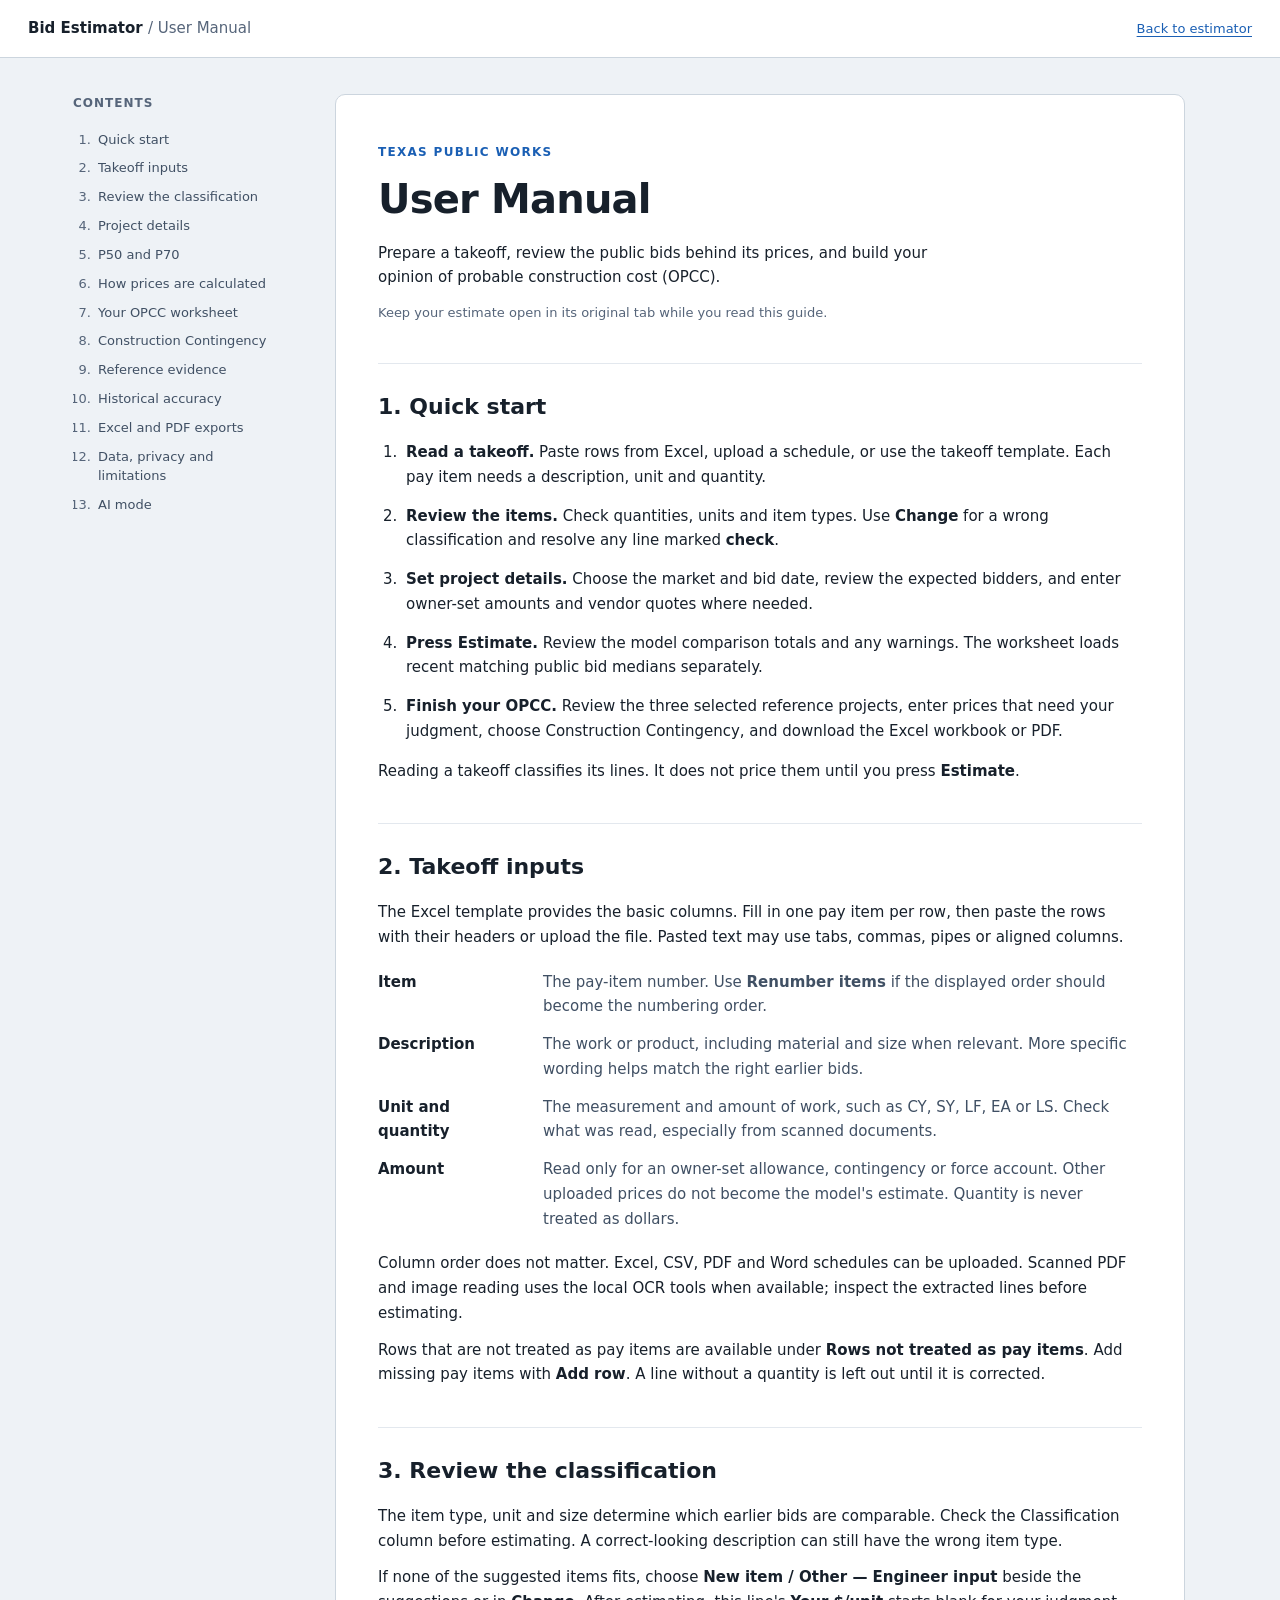
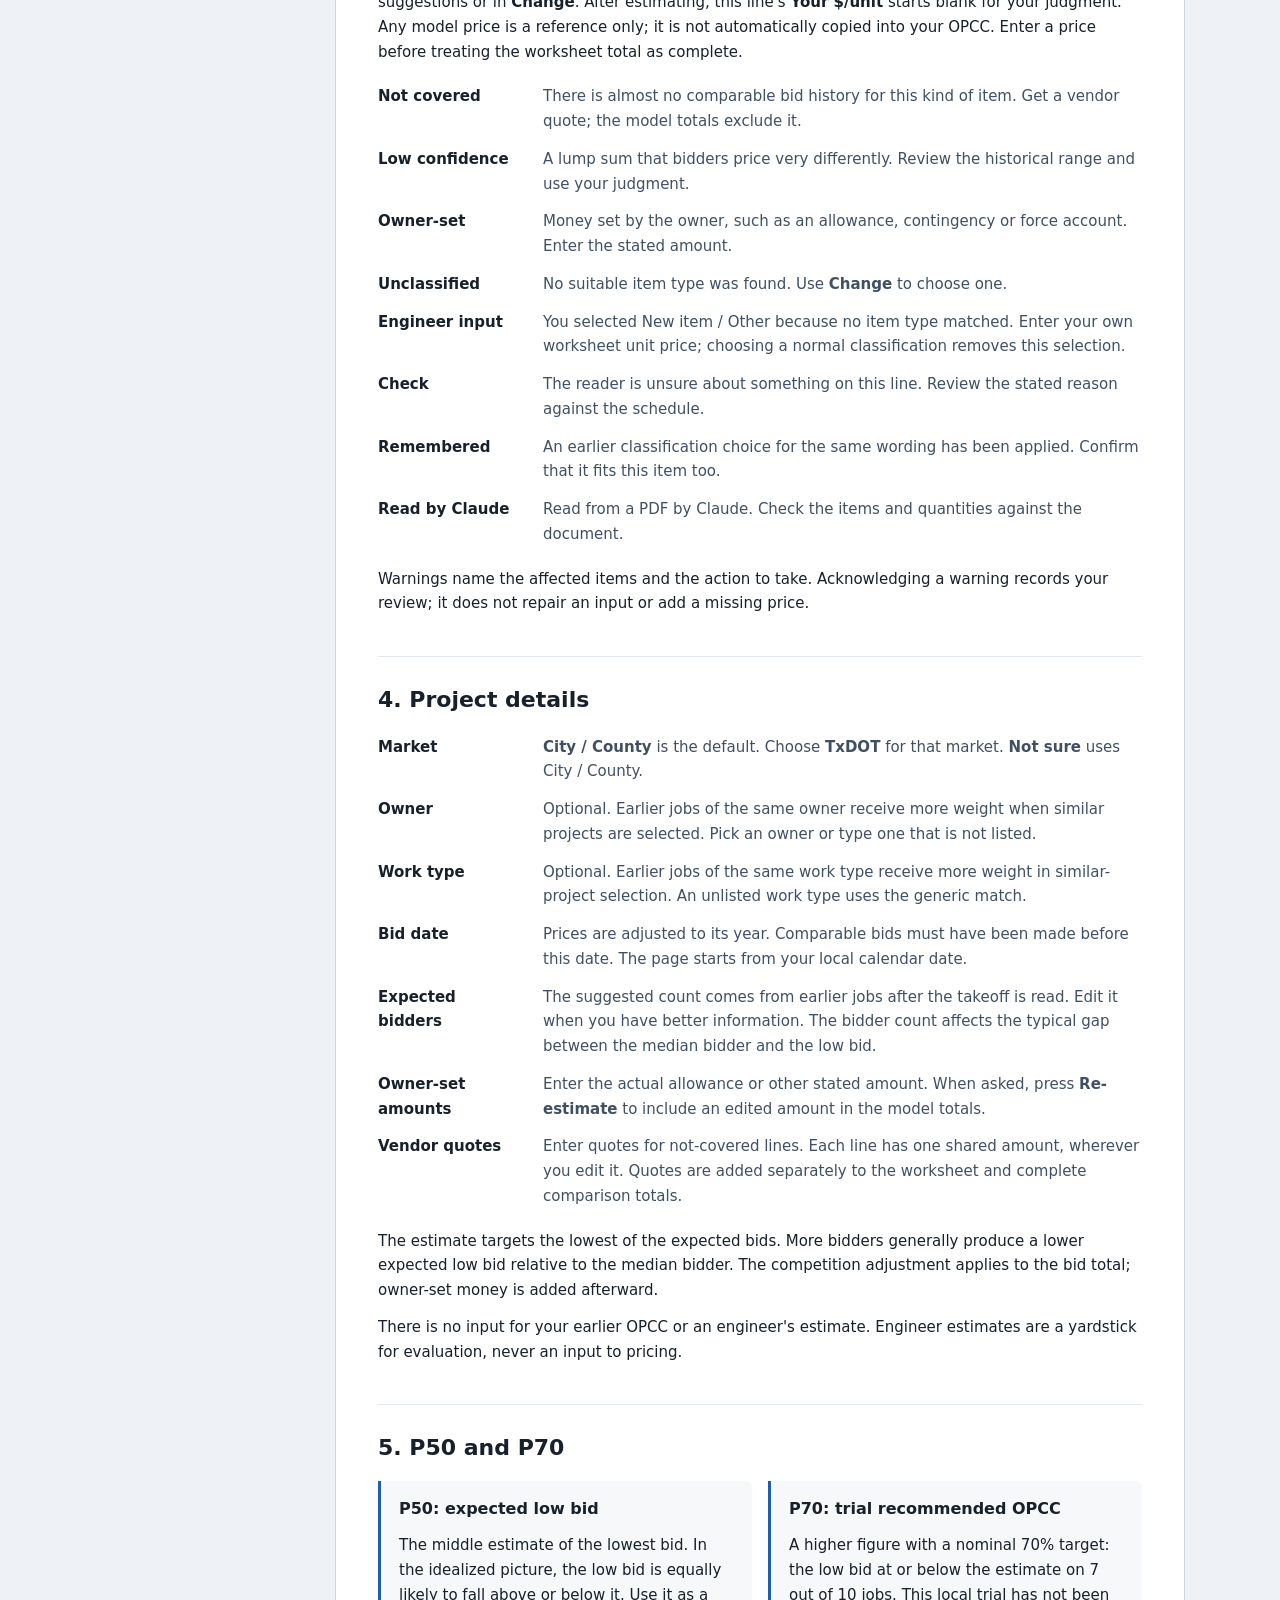
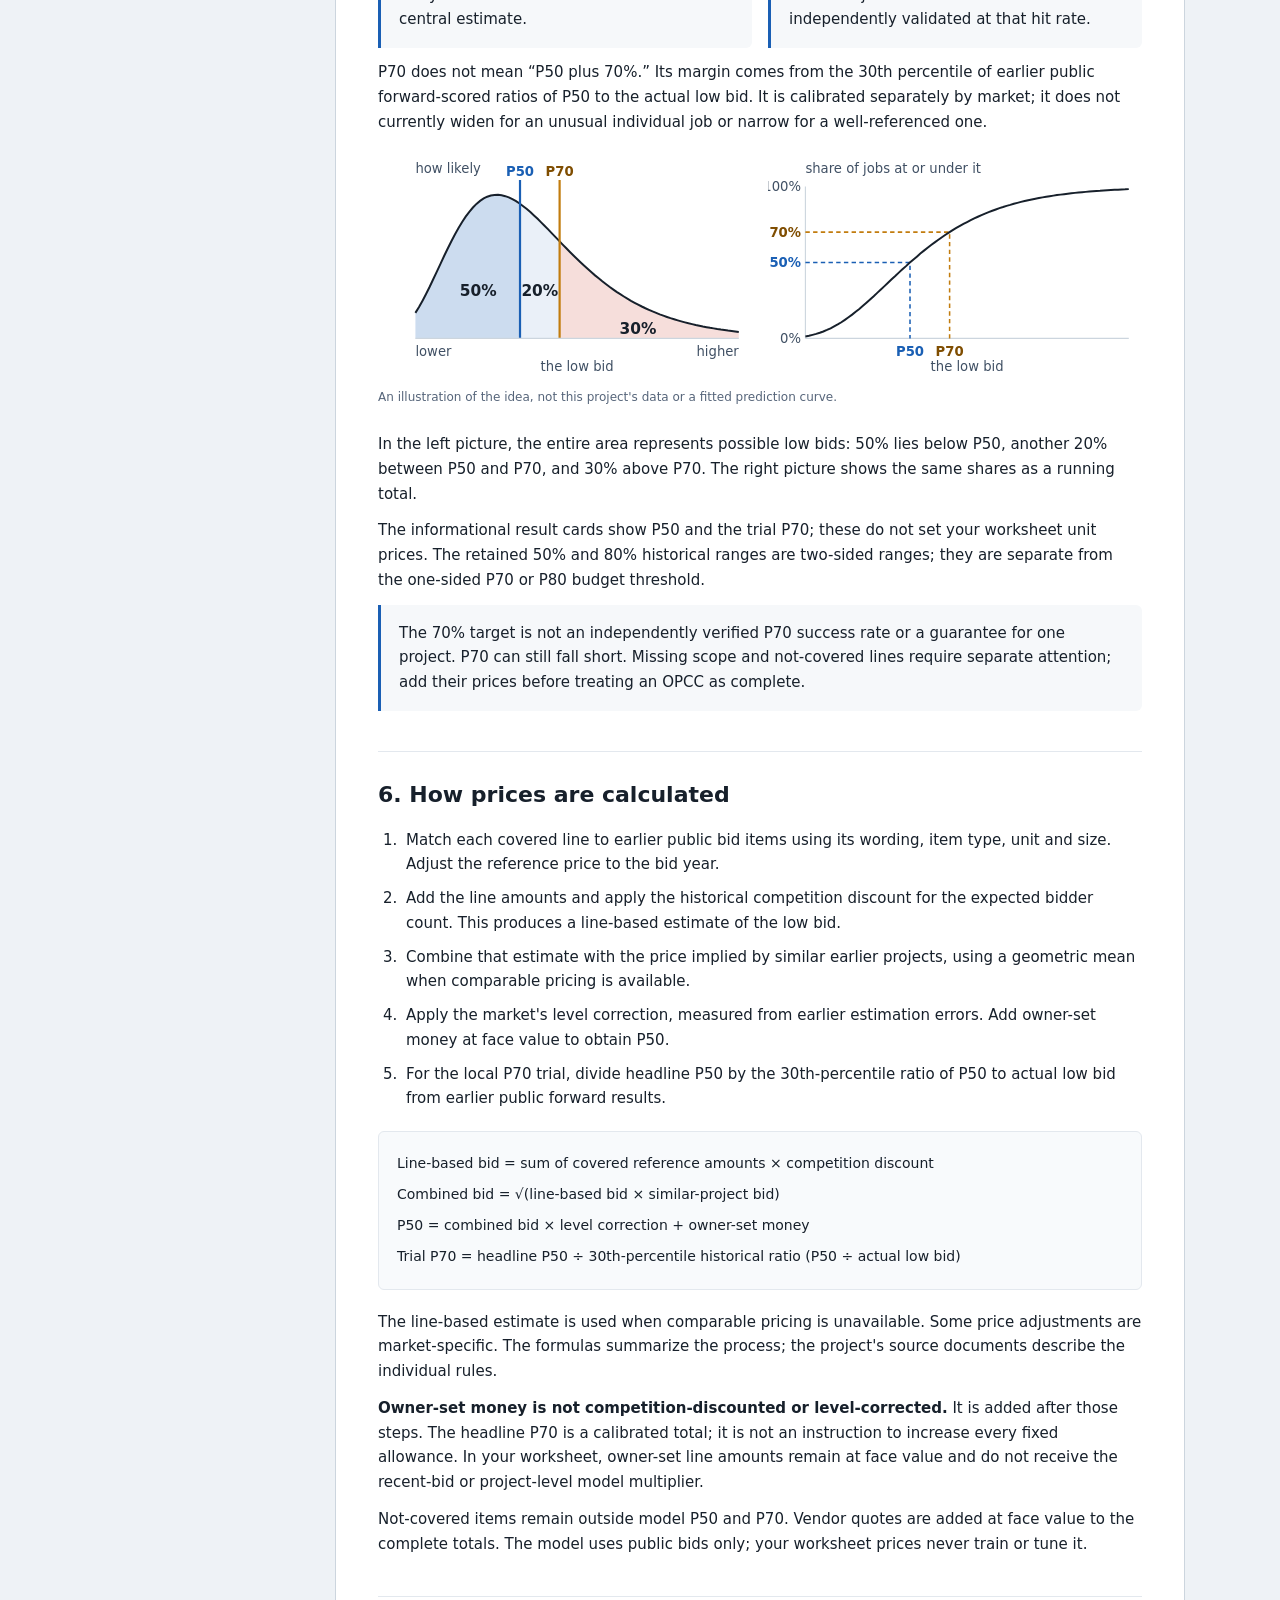
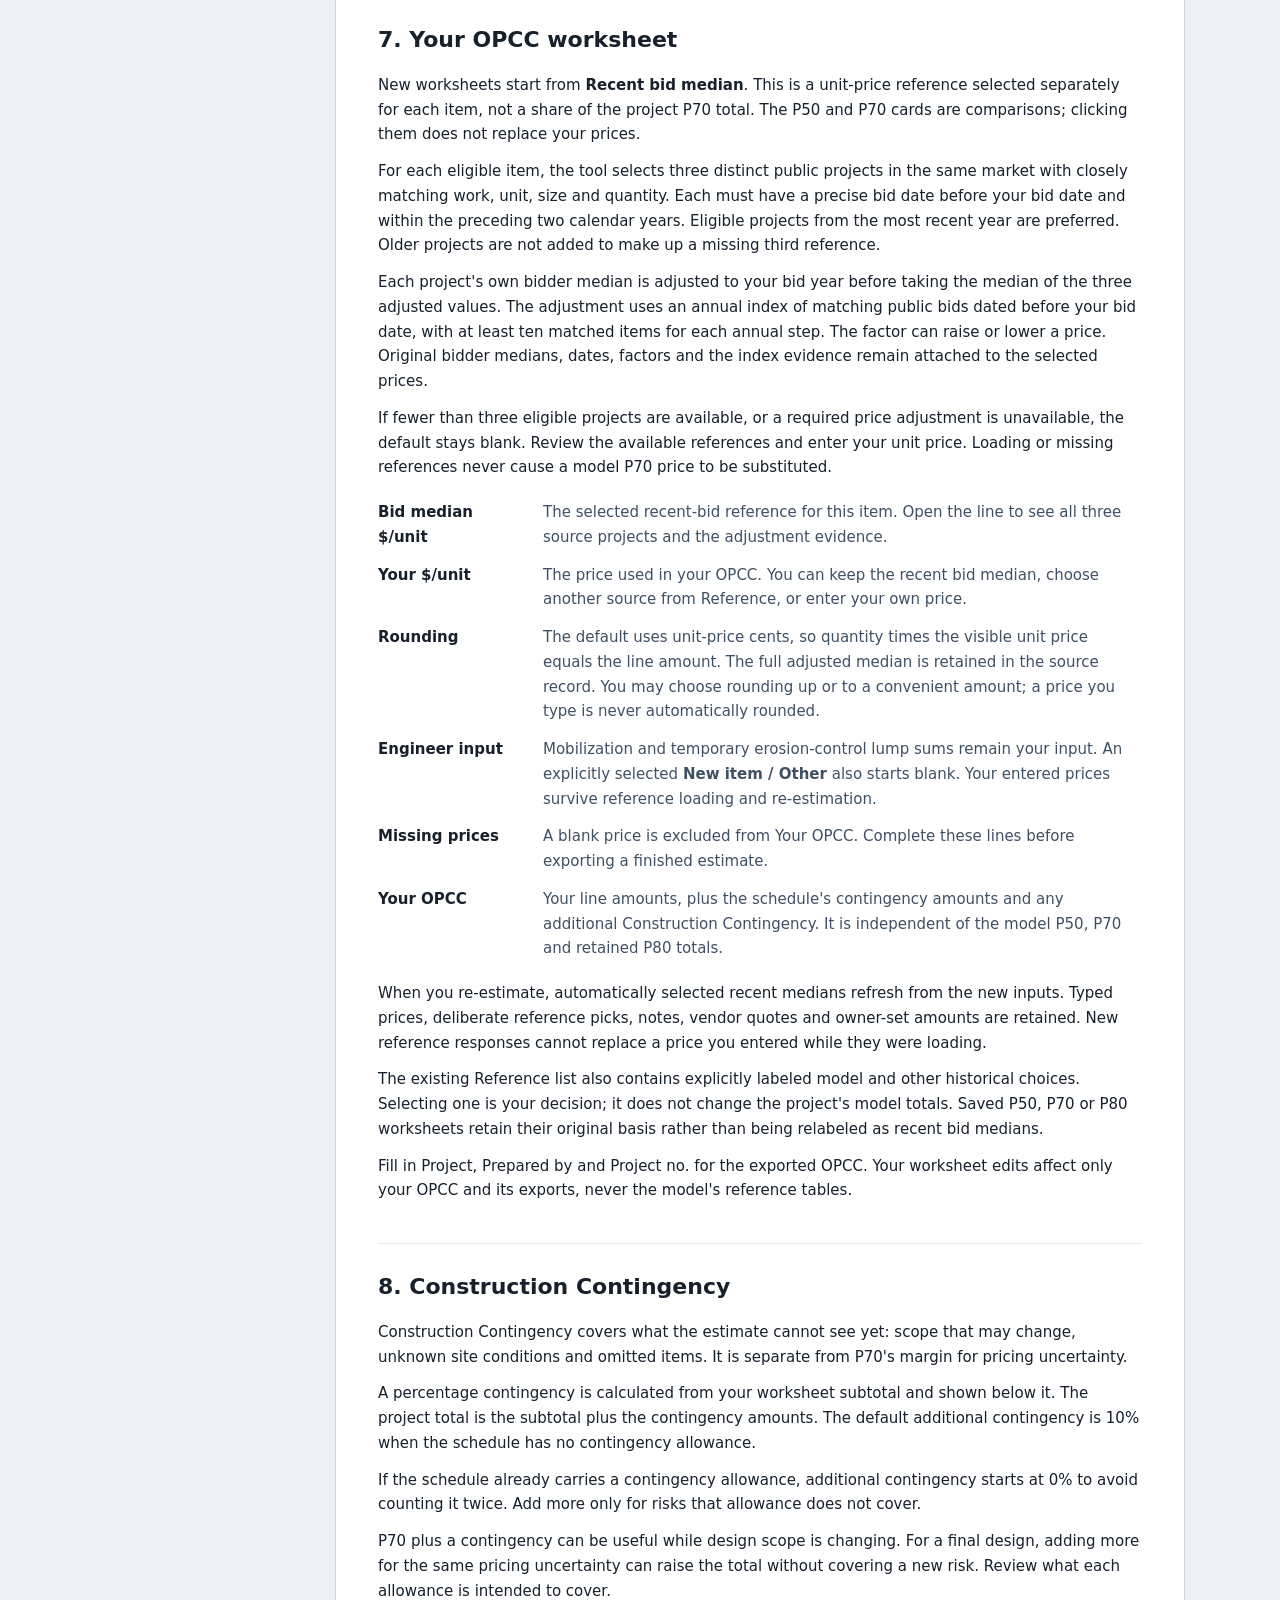
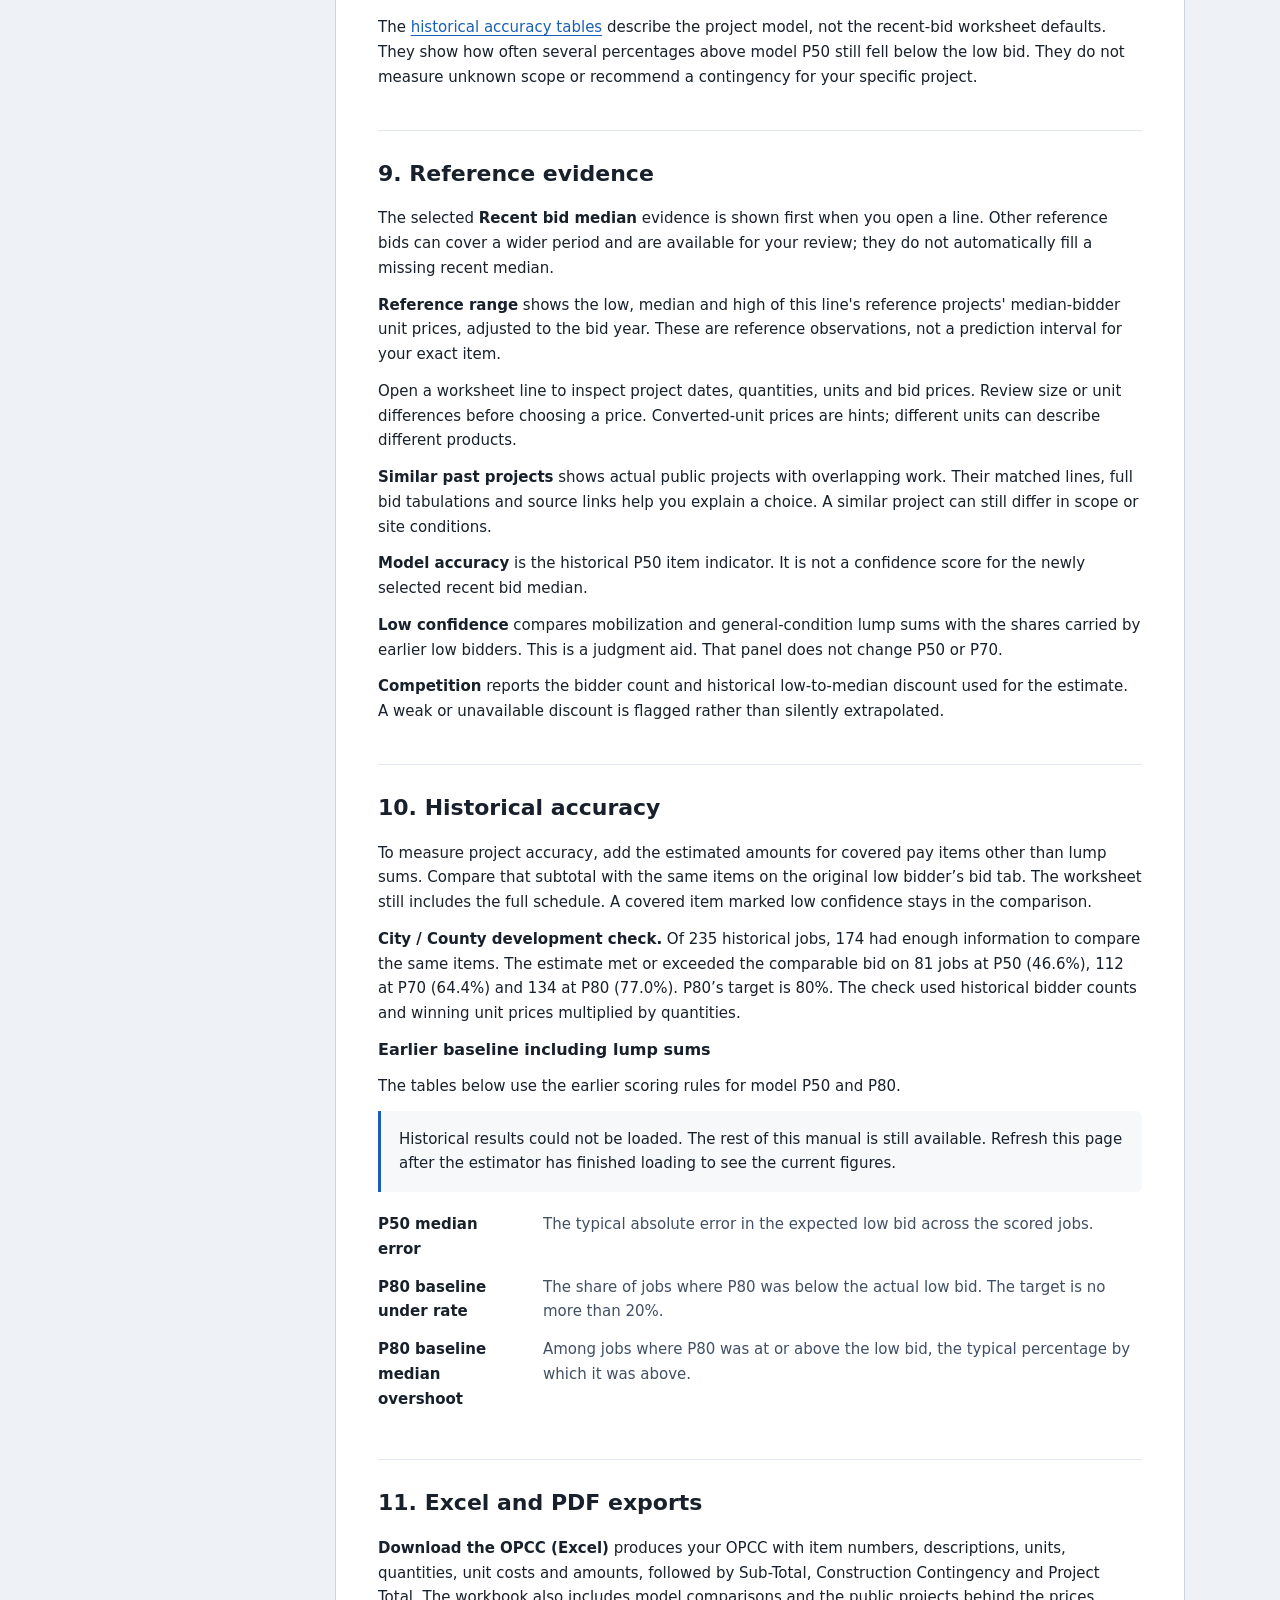
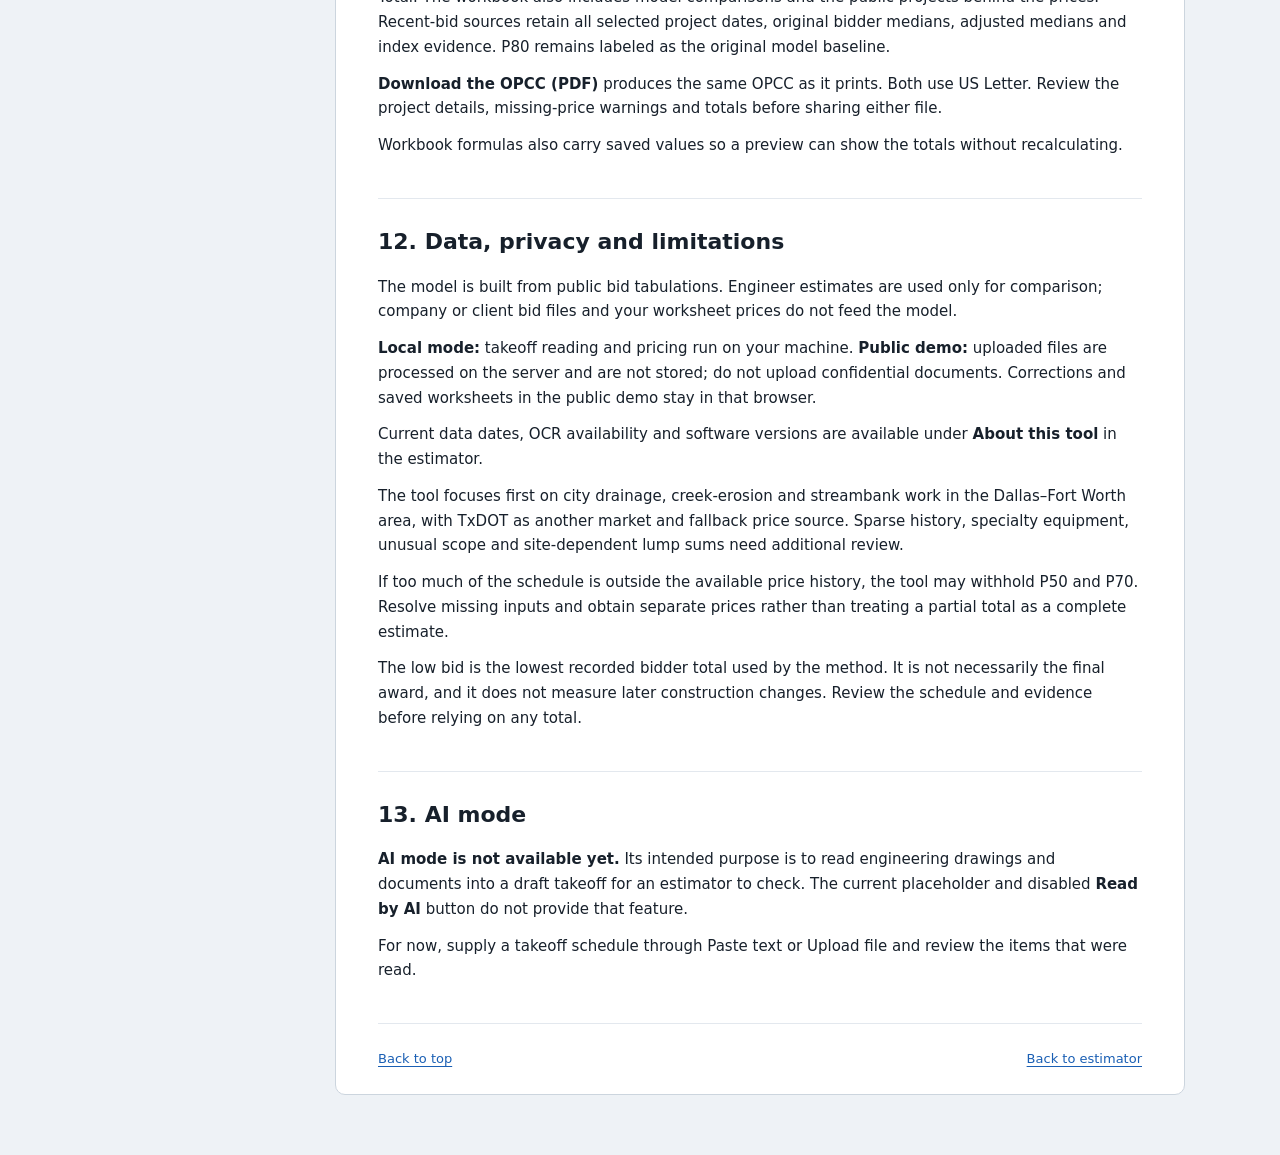
==== ui/static/manual.html @ a9148869 "Add recent bid worksheet prices, P70 estimates and covered-item accuracy scoring" ====
<!doctype html>
<html lang="en" class="manual-root">
<head>
<meta charset="utf-8">
<meta name="viewport" content="width=device-width, initial-scale=1">
<meta name="description" content="How to prepare, review and export an OPCC with Bid Estimator.">
<title>User Manual — Bid Estimator</title>
<script src="manual.js"></script>
<link rel="stylesheet" href="style.css">
<link rel="stylesheet" href="manual.css">
</head>
<body class="manual-page">
<a class="manual-skip" href="#manual-content">Skip to the manual</a>
<header class="manual-topbar">
  <a class="manual-brand" href="/">Bid Estimator <span>/ User Manual</span></a>
  <a class="manual-back" href="/">Back to estimator</a>
</header>
<main class="manual-layout">
  <nav class="manual-toc" aria-label="User Manual contents">
    <h2>Contents</h2>
    <ol>
      <li><a href="#quick-start">Quick start</a></li>
      <li><a href="#takeoff">Takeoff inputs</a></li>
      <li><a href="#classification">Review the classification</a></li>
      <li><a href="#project">Project details</a></li>
      <li><a href="#p50-p70">P50 and P70</a></li>
      <li><a href="#method">How prices are calculated</a></li>
      <li><a href="#worksheet">Your OPCC worksheet</a></li>
      <li><a href="#contingency">Construction Contingency</a></li>
      <li><a href="#references">Reference evidence</a></li>
      <li><a href="#accuracy">Historical accuracy</a></li>
      <li><a href="#exports">Excel and PDF exports</a></li>
      <li><a href="#data-privacy">Data, privacy and limitations</a></li>
      <li><a href="#ai-mode">AI mode</a></li>
    </ol>
  </nav>
  <article id="manual-content" class="manual-content">
    <div class="manual-intro">
      <p class="manual-eyebrow">Texas public works</p>
      <h1>User Manual</h1>
      <p>Prepare a takeoff, review the public bids behind its prices, and build your opinion of probable construction cost (OPCC).</p>
      <p class="manual-muted">Keep your estimate open in its original tab while you read this guide.</p>
    </div>

    <section id="quick-start">
      <h2>1. Quick start</h2>
      <ol class="manual-steps">
        <li><strong>Read a takeoff.</strong> Paste rows from Excel, upload a schedule, or use the takeoff template. Each pay item needs a description, unit and quantity.</li>
        <li><strong>Review the items.</strong> Check quantities, units and item types. Use <strong>Change</strong> for a wrong classification and resolve any line marked <strong>check</strong>.</li>
        <li><strong>Set project details.</strong> Choose the market and bid date, review the expected bidders, and enter owner-set amounts and vendor quotes where needed.</li>
        <li><strong>Press Estimate.</strong> Review the model comparison totals and any warnings. The worksheet loads recent matching public bid medians separately.</li>
        <li><strong>Finish your OPCC.</strong> Review the three selected reference projects, enter prices that need your judgment, choose Construction Contingency, and download the Excel workbook or PDF.</li>
      </ol>
      <p>Reading a takeoff classifies its lines. It does not price them until you press <strong>Estimate</strong>.</p>
    </section>

    <section id="takeoff">
      <h2>2. Takeoff inputs</h2>
      <p>The Excel template provides the basic columns. Fill in one pay item per row, then paste the rows with their headers or upload the file. Pasted text may use tabs, commas, pipes or aligned columns.</p>
      <dl class="manual-definitions">
        <dt>Item</dt><dd>The pay-item number. Use <strong>Renumber items</strong> if the displayed order should become the numbering order.</dd>
        <dt>Description</dt><dd>The work or product, including material and size when relevant. More specific wording helps match the right earlier bids.</dd>
        <dt>Unit and quantity</dt><dd>The measurement and amount of work, such as CY, SY, LF, EA or LS. Check what was read, especially from scanned documents.</dd>
        <dt>Amount</dt><dd>Read only for an owner-set allowance, contingency or force account. Other uploaded prices do not become the model's estimate. Quantity is never treated as dollars.</dd>
      </dl>
      <p>Column order does not matter. Excel, CSV, PDF and Word schedules can be uploaded. Scanned PDF and image reading uses the local OCR tools when available; inspect the extracted lines before estimating.</p>
      <p>Rows that are not treated as pay items are available under <strong>Rows not treated as pay items</strong>. Add missing pay items with <strong>Add row</strong>. A line without a quantity is left out until it is corrected.</p>
    </section>

    <section id="classification">
      <h2>3. Review the classification</h2>
      <p>The item type, unit and size determine which earlier bids are comparable. Check the Classification column before estimating. A correct-looking description can still have the wrong item type.</p>
      <p>If none of the suggested items fits, choose <strong>New item / Other — Engineer input</strong> beside the suggestions or in <strong>Change</strong>. After estimating, this line's <strong>Your $/unit</strong> starts blank for your judgment. Any model price is a reference only; it is not automatically copied into your OPCC. Enter a price before treating the worksheet total as complete.</p>
      <dl class="manual-definitions">
        <dt>Not covered</dt><dd>There is almost no comparable bid history for this kind of item. Get a vendor quote; the model totals exclude it.</dd>
        <dt>Low confidence</dt><dd>A lump sum that bidders price very differently. Review the historical range and use your judgment.</dd>
        <dt>Owner-set</dt><dd>Money set by the owner, such as an allowance, contingency or force account. Enter the stated amount.</dd>
        <dt>Unclassified</dt><dd>No suitable item type was found. Use <strong>Change</strong> to choose one.</dd>
        <dt>Engineer input</dt><dd>You selected New item / Other because no item type matched. Enter your own worksheet unit price; choosing a normal classification removes this selection.</dd>
        <dt>Check</dt><dd>The reader is unsure about something on this line. Review the stated reason against the schedule.</dd>
        <dt>Remembered</dt><dd>An earlier classification choice for the same wording has been applied. Confirm that it fits this item too.</dd>
        <dt>Read by Claude</dt><dd>Read from a PDF by Claude. Check the items and quantities against the document.</dd>
      </dl>
      <p>Warnings name the affected items and the action to take. Acknowledging a warning records your review; it does not repair an input or add a missing price.</p>
    </section>

    <section id="project">
      <h2>4. Project details</h2>
      <dl class="manual-definitions">
        <dt>Market</dt><dd><strong>City / County</strong> is the default. Choose <strong>TxDOT</strong> for that market. <strong>Not sure</strong> uses City / County.</dd>
        <dt>Owner</dt><dd>Optional. Earlier jobs of the same owner receive more weight when similar projects are selected. Pick an owner or type one that is not listed.</dd>
        <dt>Work type</dt><dd>Optional. Earlier jobs of the same work type receive more weight in similar-project selection. An unlisted work type uses the generic match.</dd>
        <dt>Bid date</dt><dd>Prices are adjusted to its year. Comparable bids must have been made before this date. The page starts from your local calendar date.</dd>
        <dt>Expected bidders</dt><dd>The suggested count comes from earlier jobs after the takeoff is read. Edit it when you have better information. The bidder count affects the typical gap between the median bidder and the low bid.</dd>
        <dt>Owner-set amounts</dt><dd>Enter the actual allowance or other stated amount. When asked, press <strong>Re-estimate</strong> to include an edited amount in the model totals.</dd>
        <dt>Vendor quotes</dt><dd>Enter quotes for not-covered lines. Each line has one shared amount, wherever you edit it. Quotes are added separately to the worksheet and complete comparison totals.</dd>
      </dl>
      <p>The estimate targets the lowest of the expected bids. More bidders generally produce a lower expected low bid relative to the median bidder. The competition adjustment applies to the bid total; owner-set money is added afterward.</p>
      <p>There is no input for your earlier OPCC or an engineer's estimate. Engineer estimates are a yardstick for evaluation, never an input to pricing.</p>
    </section>

    <span id="p50-p80" aria-hidden="true"></span>
    <section id="p50-p70">
      <h2>5. P50 and P70</h2>
      <div class="manual-pair">
        <div class="manual-callout"><h3>P50: expected low bid</h3><p>The middle estimate of the lowest bid. In the idealized picture, the low bid is equally likely to fall above or below it. Use it as a central estimate.</p></div>
        <div class="manual-callout"><h3>P70: trial recommended OPCC</h3><p>A higher figure with a nominal 70% target: the low bid at or below the estimate on 7 out of 10 jobs. This local trial has not been independently validated at that hit rate.</p></div>
      </div>
      <p>P70 does not mean “P50 plus 70%.” Its margin comes from the 30th percentile of earlier public forward-scored ratios of P50 to the actual low bid. It is calibrated separately by market; it does not currently widen for an unusual individual job or narrow for a well-referenced one.</p>
      <figure class="manual-figure">
        <div id="p50p70-charts" class="manual-charts"></div>
        <figcaption>An illustration of the idea, not this project's data or a fitted prediction curve.</figcaption>
      </figure>
      <p>In the left picture, the entire area represents possible low bids: 50% lies below P50, another 20% between P50 and P70, and 30% above P70. The right picture shows the same shares as a running total.</p>
      <p>The informational result cards show P50 and the trial P70; these do not set your worksheet unit prices. The retained 50% and 80% historical ranges are two-sided ranges; they are separate from the one-sided P70 or P80 budget threshold.</p>
      <p class="manual-callout">The 70% target is not an independently verified P70 success rate or a guarantee for one project. P70 can still fall short. Missing scope and not-covered lines require separate attention; add their prices before treating an OPCC as complete.</p>
    </section>

    <section id="method">
      <h2>6. How prices are calculated</h2>
      <ol>
        <li>Match each covered line to earlier public bid items using its wording, item type, unit and size. Adjust the reference price to the bid year.</li>
        <li>Add the line amounts and apply the historical competition discount for the expected bidder count. This produces a line-based estimate of the low bid.</li>
        <li>Combine that estimate with the price implied by similar earlier projects, using a geometric mean when comparable pricing is available.</li>
        <li>Apply the market's level correction, measured from earlier estimation errors. Add owner-set money at face value to obtain P50.</li>
        <li>For the local P70 trial, divide headline P50 by the 30th-percentile ratio of P50 to actual low bid from earlier public forward results.</li>
      </ol>
      <div class="manual-formulas" aria-label="Simplified pricing formulas">
        <p>Line-based bid = sum of covered reference amounts × competition discount</p>
        <p>Combined bid = √(line-based bid × similar-project bid)</p>
        <p>P50 = combined bid × level correction + owner-set money</p>
        <p>Trial P70 = headline P50 ÷ 30th-percentile historical ratio (P50 ÷ actual low bid)</p>
      </div>
      <p>The line-based estimate is used when comparable pricing is unavailable. Some price adjustments are market-specific. The formulas summarize the process; the project's source documents describe the individual rules.</p>
      <p><strong>Owner-set money is not competition-discounted or level-corrected.</strong> It is added after those steps. The headline P70 is a calibrated total; it is not an instruction to increase every fixed allowance. In your worksheet, owner-set line amounts remain at face value and do not receive the recent-bid or project-level model multiplier.</p>
      <p>Not-covered items remain outside model P50 and P70. Vendor quotes are added at face value to the complete totals. The model uses public bids only; your worksheet prices never train or tune it.</p>
    </section>

    <section id="worksheet">
      <h2>7. Your OPCC worksheet</h2>
      <p>New worksheets start from <strong>Recent bid median</strong>. This is a unit-price reference selected separately for each item, not a share of the project P70 total. The P50 and P70 cards are comparisons; clicking them does not replace your prices.</p>
      <p>For each eligible item, the tool selects three distinct public projects in the same market with closely matching work, unit, size and quantity. Each must have a precise bid date before your bid date and within the preceding two calendar years. Eligible projects from the most recent year are preferred. Older projects are not added to make up a missing third reference.</p>
      <p>Each project's own bidder median is adjusted to your bid year before taking the median of the three adjusted values. The adjustment uses an annual index of matching public bids dated before your bid date, with at least ten matched items for each annual step. The factor can raise or lower a price. Original bidder medians, dates, factors and the index evidence remain attached to the selected prices.</p>
      <p>If fewer than three eligible projects are available, or a required price adjustment is unavailable, the default stays blank. Review the available references and enter your unit price. Loading or missing references never cause a model P70 price to be substituted.</p>
      <dl class="manual-definitions">
        <dt>Bid median $/unit</dt><dd>The selected recent-bid reference for this item. Open the line to see all three source projects and the adjustment evidence.</dd>
        <dt>Your $/unit</dt><dd>The price used in your OPCC. You can keep the recent bid median, choose another source from Reference, or enter your own price.</dd>
        <dt>Rounding</dt><dd>The default uses unit-price cents, so quantity times the visible unit price equals the line amount. The full adjusted median is retained in the source record. You may choose rounding up or to a convenient amount; a price you type is never automatically rounded.</dd>
        <dt>Engineer input</dt><dd>Mobilization and temporary erosion-control lump sums remain your input. An explicitly selected <strong>New item / Other</strong> also starts blank. Your entered prices survive reference loading and re-estimation.</dd>
        <dt>Missing prices</dt><dd>A blank price is excluded from Your OPCC. Complete these lines before exporting a finished estimate.</dd>
        <dt>Your OPCC</dt><dd>Your line amounts, plus the schedule's contingency amounts and any additional Construction Contingency. It is independent of the model P50, P70 and retained P80 totals.</dd>
      </dl>
      <p>When you re-estimate, automatically selected recent medians refresh from the new inputs. Typed prices, deliberate reference picks, notes, vendor quotes and owner-set amounts are retained. New reference responses cannot replace a price you entered while they were loading.</p>
      <p>The existing Reference list also contains explicitly labeled model and other historical choices. Selecting one is your decision; it does not change the project's model totals. Saved P50, P70 or P80 worksheets retain their original basis rather than being relabeled as recent bid medians.</p>
      <p>Fill in Project, Prepared by and Project no. for the exported OPCC. Your worksheet edits affect only your OPCC and its exports, never the model's reference tables.</p>
    </section>

    <section id="contingency">
      <h2>8. Construction Contingency</h2>
      <p>Construction Contingency covers what the estimate cannot see yet: scope that may change, unknown site conditions and omitted items. It is separate from P70's margin for pricing uncertainty.</p>
      <p>A percentage contingency is calculated from your worksheet subtotal and shown below it. The project total is the subtotal plus the contingency amounts. The default additional contingency is 10% when the schedule has no contingency allowance.</p>
      <p>If the schedule already carries a contingency allowance, additional contingency starts at 0% to avoid counting it twice. Add more only for risks that allowance does not cover.</p>
      <p>P70 plus a contingency can be useful while design scope is changing. For a final design, adding more for the same pricing uncertainty can raise the total without covering a new risk. Review what each allowance is intended to cover.</p>
      <p>The <a href="#accuracy">historical accuracy tables</a> describe the project model, not the recent-bid worksheet defaults. They show how often several percentages above model P50 still fell below the low bid. They do not measure unknown scope or recommend a contingency for your specific project.</p>
    </section>

    <section id="references">
      <h2>9. Reference evidence</h2>
      <p>The selected <strong>Recent bid median</strong> evidence is shown first when you open a line. Other reference bids can cover a wider period and are available for your review; they do not automatically fill a missing recent median.</p>
      <p><strong>Reference range</strong> shows the low, median and high of this line's reference projects' median-bidder unit prices, adjusted to the bid year. These are reference observations, not a prediction interval for your exact item.</p>
      <p>Open a worksheet line to inspect project dates, quantities, units and bid prices. Review size or unit differences before choosing a price. Converted-unit prices are hints; different units can describe different products.</p>
      <p><strong>Similar past projects</strong> shows actual public projects with overlapping work. Their matched lines, full bid tabulations and source links help you explain a choice. A similar project can still differ in scope or site conditions.</p>
      <p><strong>Model accuracy</strong> is the historical P50 item indicator. It is not a confidence score for the newly selected recent bid median.</p>
      <p><strong>Low confidence</strong> compares mobilization and general-condition lump sums with the shares carried by earlier low bidders. This is a judgment aid. That panel does not change P50 or P70.</p>
      <p><strong>Competition</strong> reports the bidder count and historical low-to-median discount used for the estimate. A weak or unavailable discount is flagged rather than silently extrapolated.</p>
    </section>

    <section id="accuracy">
      <h2>10. Historical accuracy</h2>
      <p>To measure project accuracy, add the estimated amounts for covered pay items other than lump sums. Compare that subtotal with the same items on the original low bidder’s bid tab. The worksheet still includes the full schedule. A covered item marked low confidence stays in the comparison.</p>
      <p><strong>City / County development check.</strong> Of 235 historical jobs, 174 had enough information to compare the same items. The estimate met or exceeded the comparable bid on 81 jobs at P50 (46.6%), 112 at P70 (64.4%) and 134 at P80 (77.0%). P80’s target is 80%. The check used historical bidder counts and winning unit prices multiplied by quantities.</p>
      <h3>Earlier baseline including lump sums</h3>
      <p>The tables below use the earlier scoring rules for model P50 and P80.</p>
      <div id="manual-accuracy" aria-live="polite" aria-busy="true">
        <p class="manual-muted">Loading the current historical results from this estimator.</p>
      </div>
      <noscript><p>Historical results require JavaScript. The rest of this manual can be read without it.</p></noscript>
      <dl class="manual-definitions">
        <dt>P50 median error</dt><dd>The typical absolute error in the expected low bid across the scored jobs.</dd>
        <dt>P80 baseline under rate</dt><dd>The share of jobs where P80 was below the actual low bid. The target is no more than 20%.</dd>
        <dt>P80 baseline median overshoot</dt><dd>Among jobs where P80 was at or above the low bid, the typical percentage by which it was above.</dd>
      </dl>
    </section>

    <section id="exports">
      <h2>11. Excel and PDF exports</h2>
      <p><strong>Download the OPCC (Excel)</strong> produces your OPCC with item numbers, descriptions, units, quantities, unit costs and amounts, followed by Sub-Total, Construction Contingency and Project Total. The workbook also includes model comparisons and the public projects behind the prices. Recent-bid sources retain all selected project dates, original bidder medians, adjusted medians and index evidence. P80 remains labeled as the original model baseline.</p>
      <p><strong>Download the OPCC (PDF)</strong> produces the same OPCC as it prints. Both use US Letter. Review the project details, missing-price warnings and totals before sharing either file.</p>
      <p>Workbook formulas also carry saved values so a preview can show the totals without recalculating.</p>
    </section>

    <section id="data-privacy">
      <h2>12. Data, privacy and limitations</h2>
      <p>The model is built from public bid tabulations. Engineer estimates are used only for comparison; company or client bid files and your worksheet prices do not feed the model.</p>
      <p><strong>Local mode:</strong> takeoff reading and pricing run on your machine. <strong>Public demo:</strong> uploaded files are processed on the server and are not stored; do not upload confidential documents. Corrections and saved worksheets in the public demo stay in that browser.</p>
      <p>Current data dates, OCR availability and software versions are available under <strong>About this tool</strong> in the estimator.</p>
      <p>The tool focuses first on city drainage, creek-erosion and streambank work in the Dallas–Fort Worth area, with TxDOT as another market and fallback price source. Sparse history, specialty equipment, unusual scope and site-dependent lump sums need additional review.</p>
      <p>If too much of the schedule is outside the available price history, the tool may withhold P50 and P70. Resolve missing inputs and obtain separate prices rather than treating a partial total as a complete estimate.</p>
      <p>The low bid is the lowest recorded bidder total used by the method. It is not necessarily the final award, and it does not measure later construction changes. Review the schedule and evidence before relying on any total.</p>
    </section>

    <section id="ai-mode">
      <h2>13. AI mode</h2>
      <p><strong>AI mode is not available yet.</strong> Its intended purpose is to read engineering drawings and documents into a draft takeoff for an estimator to check. The current placeholder and disabled <strong>Read by AI</strong> button do not provide that feature.</p>
      <p>For now, supply a takeoff schedule through Paste text or Upload file and review the items that were read.</p>
    </section>
    <footer class="manual-footer"><a href="#manual-content">Back to top</a><a href="/">Back to estimator</a></footer>
  </article>
</main>
</body>
</html>
---- ui/static/style.css ----
/* Bid Estimator -- local tool styling.
   No webfonts, no CDN: everything resolves offline.

   THEMES. Every colour is a custom property, defined twice: light on :root,
   dark on :root[data-theme="dark"]. Nothing below the two blocks names a
   colour (test_ui.Theme checks it). The theme is set on <html> before first
   paint by the inline script in index.html: the stored Light / Dark choice,
   else the system's preference, which System mode follows live. Exports are
   plain files and carry no theme. */

:root {
  color-scheme: light;
  --bg: #eef2f6;
  --panel: #ffffff;
  --panel-2: #f6f8fa;
  --sunken: #f8fafc;
  --topbar: #ffffff;
  --statusbar: #f6f8fa;
  --th: #f1f4f7;
  --row-hover: #1a5fb40a;
  --backdrop: #0f172a73;
  --shadow: 0 6px 20px #0f172a26;
  --chip: #0f172a14;
  --code-bg: #0f172a0f;
  --btn-hover: #e9eef4;
  --btn-hover-line: #b8c3cf;
  --line: #ccd5de;
  --line-soft: #e3e8ee;
  --line-faint: #0f172a0f;
  --ink: #17202b;
  --ink-dim: #405064;
  --ink-faint: #56657a;
  --on-accent: #ffffff;
  --accent: #1a5fb4;
  --accent-strong: #1a5fb4;
  --accent-strong-line: #154e95;
  --accent-hover: #154e95;
  --accent-wash: #1a5fb40f;
  --focus-ring: #1a5fb433;
  --ok: #1f8a4c;
  --ok-ink: #176b3a;
  --ok-bg: #e3f4ea;
  --ok-line: #9ed3b3;
  --warn: #c27c0e;
  --warn-ink: #7f4d00;
  --warn-bg: #fdf0d9;
  --warn-line: #e5bd76;
  --bad: #c4321f;
  --bad-ink: #a3271a;
  --bad-bg: #fde7e4;
  --bad-line: #eba398;
  --info: #2a7ab0;
  --info-ink: #1b5a85;
  --info-bg: #e3f0f9;
  --info-line: #9fc8e4;
  --violet: #6f4fc0;
  --violet-ink: #563ba0;
  --violet-bg: #efe9fb;
  --violet-line: #c4b3ea;
  --missing-bg: #b42318;
  --missing-ink: #ffffff;
  --missing-line: #8f1c13;
  --row-bad: #c4321f14;
  --row-unc: #c4321f08;
  --spinner-track: #0f172a26;
  --mono: "SF Mono", "Menlo", "Cascadia Mono", "Consolas", "DejaVu Sans Mono", monospace;
  --sans: system-ui, -apple-system, "Segoe UI", "Helvetica Neue", Arial, sans-serif;
}

:root[data-theme="dark"] {
  color-scheme: dark;
  --bg: #11161c;
  --panel: #171e26;
  --panel-2: #1d262f;
  --sunken: #0e141a;
  --topbar: #0d1217;
  --statusbar: #0f151b;
  --th: #141b22;
  --row-hover: #ffffff07;
  --backdrop: #000000a8;
  --shadow: 0 6px 20px #00000059;
  --chip: #ffffff1a;
  --code-bg: #ffffff12;
  --btn-hover: #273340;
  --btn-hover-line: #3a4756;
  --line: #2b3745;
  --line-soft: #222c37;
  --line-faint: #ffffff0a;
  --ink: #dfe6ee;
  --ink-dim: #a3b2c3;
  --ink-faint: #8d9cae;
  --on-accent: #ffffff;
  --accent: #6aaef5;
  --accent-strong: #2f6ca8;
  --accent-strong-line: #3d7fc0;
  --accent-hover: #285d97;
  --accent-wash: #4f9cf014;
  --focus-ring: #4f9cf033;
  --ok: #46b97a;
  --ok-ink: #8be0ad;
  --ok-bg: #46b97a1f;
  --ok-line: #46b97a47;
  --warn: #e0a23c;
  --warn-ink: #f0c77a;
  --warn-bg: #e0a23c1f;
  --warn-line: #e0a23c55;
  --bad: #e4604f;
  --bad-ink: #f6b0a6;
  --bad-bg: #e4604f1f;
  --bad-line: #e4604f55;
  --info: #5fa8d3;
  --info-ink: #a7d3ea;
  --info-bg: #5fa8d31a;
  --info-line: #5fa8d344;
  --violet: #9b7fd4;
  --violet-ink: #cdb2ee;
  --violet-bg: #9b7fd41f;
  --violet-line: #9b7fd455;
  --missing-bg: #c2412f;
  --missing-ink: #ffffff;
  --missing-line: #e4604f;
  --row-bad: #e4604f1c;
  --row-unc: #e4604f0a;
  --spinner-track: #ffffff33;
}

* { box-sizing: border-box; }
[hidden] { display: none !important; }

html, body {
  margin: 0; padding: 0; height: 100%;
  background: var(--bg); color: var(--ink);
  font: 13px/1.45 var(--sans);
}
html { scroll-behavior: smooth; scroll-padding-top: 64px; }

button, input, select, textarea { font-family: inherit; font-size: inherit; color: inherit; }

/* ---------------------------------------------------------------- layout */

#app { display: flex; flex-direction: column; min-height: 100%; }

header.topbar {
  display: flex; align-items: center; gap: 18px;
  padding: 0 16px; height: 46px;
  background: var(--topbar); border-bottom: 1px solid var(--line);
  position: sticky; top: 0; z-index: 40;
}
.brand { font-weight: 650; letter-spacing: .2px; font-size: 14px; white-space: nowrap; }
.brand span { color: var(--ink-faint); font-weight: 400; margin-left: 8px; font-size: 12px; }

.jump { display: flex; gap: 2px; margin-left: auto; }
.jump a {
  color: var(--ink-dim); text-decoration: none; padding: 5px 12px; border-radius: 4px;
  font-size: 12.5px; border: 1px solid transparent;
}
.jump a:hover { color: var(--ink); background: var(--row-hover); }
.jump a.off { opacity: .38; pointer-events: none; }
#user-manual { color: var(--accent); border-color: var(--line); margin-left: 8px; white-space: nowrap; }
.jump .num, .secnum {
  display: inline-block; width: 16px; height: 16px; line-height: 16px;
  border-radius: 50%; background: var(--chip); text-align: center;
  font-size: 11px; margin-right: 6px; font-family: var(--mono); color: var(--ink);
}
.secnum { background: var(--accent-strong); color: var(--on-accent); }

main { flex: 1; padding: 14px 16px 30px; max-width: 1680px; width: 100%; margin: 0 auto; }

/* ------------------------------------------------------------ status bar */

/* one plain line (how recent the prices are) and the theme toggle; the
   technical details live under "About this tool" in the footer */
.statusbar {
  display: flex; gap: 10px 18px; align-items: center; flex-wrap: wrap;
  padding: 5px 16px; background: var(--statusbar); border-bottom: 1px solid var(--line);
  font-size: 12px; color: var(--ink-dim);
}
.statusbar #status-items { display: flex; gap: 6px 18px; align-items: center; flex-wrap: wrap; flex: 1; min-width: 0; }
.statusbar .sitem { white-space: nowrap; }
.statusbar .slab { color: var(--ink-faint); margin-right: 5px; text-transform: uppercase;
  font-size: 12px; letter-spacing: .5px; }
.statusbar .dot { width: 7px; height: 7px; border-radius: 50%; display: inline-block; margin-right: 6px; }
.statusbar .dot.ok { background: var(--ok); }
.statusbar .dot.warn { background: var(--warn); }
.statusbar .dot.bad { background: var(--bad); }
.statusbar .dot.dim { background: var(--ink-faint); }
.statusbar .local { margin-left: auto; color: var(--ink-faint); }

.theme { display: inline-flex; align-items: center; gap: 6px; }
.theme .slab { margin-right: 0; }
.theme .seg button { padding: 2px 9px; font-size: 12px; }

/* ---------------------------------------------------------------- panels */

.panel {
  background: var(--panel); border: 1px solid var(--line);
  border-radius: 6px; margin-bottom: 14px;
}
.panel > h2 {
  margin: 0; padding: 9px 13px; font-size: 14px; font-weight: 650;
  letter-spacing: 0; color: var(--ink);
  border-bottom: 1px solid var(--line-soft);
  display: flex; align-items: center; gap: 10px; flex-wrap: wrap;
}
.panel > h2 .hint {
  text-transform: none; letter-spacing: 0; font-weight: 400;
  color: var(--ink-faint); font-size: 12px;
}
.panel .body { padding: 13px; overflow-x: auto; }
.panel.flush .body { padding: 0; }
.spacer { margin-left: auto; }

.grid2 { display: grid; grid-template-columns: 1fr 1fr; gap: 14px; }
.grid-input { display: grid; grid-template-columns: minmax(0, 1fr); gap: 10px; }
.grid-project { display: grid; grid-template-columns: 1fr 0.9fr 1.15fr 1.15fr; gap: 18px; }
@media (max-width: 1150px) {
  .grid2, .grid-input, .grid-project { grid-template-columns: 1fr; }
}

/* ---------------------------------------------------------------- forms */

label.field { display: block; margin-bottom: 12px; }
label.field > .lab, .lab-like {
  display: block; font-size: 12px; color: var(--ink-dim);
  margin-bottom: 4px; font-weight: 550;
}
label.field > .sub, label.field .sub { display: block; font-size: 12px; color: var(--ink-faint); margin-top: 4px; }

input[type=text], input[type=number], input[type=date], select, textarea {
  width: 100%; background: var(--sunken); border: 1px solid var(--line);
  border-radius: 4px; padding: 6px 8px; outline: none; color: var(--ink);
}
input:focus, select:focus, textarea:focus {
  border-color: var(--accent); box-shadow: 0 0 0 2px var(--focus-ring);
}
input.invalid, select.invalid { border-color: var(--bad); }
input::placeholder, textarea::placeholder { color: var(--ink-faint); }
textarea { resize: vertical; min-height: 150px; font-family: var(--mono); font-size: 12px; }
.inline { display: flex; gap: 7px; align-items: center; }
.inline input[type=number] { max-width: 110px; }
.classification-type { flex-wrap: wrap; }
.classification-type select { flex: 1 1 280px; min-width: 0; }

.seg { display: inline-flex; border: 1px solid var(--line); border-radius: 5px; overflow: hidden; }
.seg button {
  background: var(--sunken); border: none; padding: 6px 14px; cursor: pointer; color: var(--ink-dim);
}
.seg button + button { border-left: 1px solid var(--line); }
.seg button:hover { color: var(--ink); }
.seg button[aria-pressed="true"] { background: var(--accent-strong); color: var(--on-accent); font-weight: 600; }

.btn {
  background: var(--panel-2); border: 1px solid var(--line); color: var(--ink);
  padding: 6px 13px; border-radius: 4px; cursor: pointer;
}
.btn:hover:not(:disabled) { background: var(--btn-hover); border-color: var(--btn-hover-line); }
.btn:disabled { opacity: .45; cursor: not-allowed; }
.btn.primary { background: var(--accent-strong); border-color: var(--accent-strong-line); color: var(--on-accent); font-weight: 600; }
.btn.primary:hover:not(:disabled) { background: var(--accent-hover); }
.btn.big { padding: 8px 22px; font-size: 13.5px; }
.btn.sm { padding: 3px 9px; font-size: 12px; }
.btn.ghost { background: transparent; border-color: transparent; color: var(--accent); }
.btn.ghost:hover:not(:disabled) { background: var(--row-hover); }
.btn.danger { color: var(--bad); }
.row-actions { display: flex; gap: 8px; align-items: center; flex-wrap: wrap; }
.row-actions.nowrap { flex-wrap: nowrap; gap: 2px; }
.opcc-note { max-width: 520px; }

.dropzone {
  border: 1.5px dashed var(--line); border-radius: 6px; padding: 22px;
  text-align: center; color: var(--ink-dim); cursor: pointer; background: var(--sunken);
}
.dropzone:hover, .dropzone.over { border-color: var(--accent); background: var(--accent-wash); color: var(--ink); }
.dropzone .big { font-size: 13.5px; color: var(--ink); margin-bottom: 5px; }
.dropzone .small { font-size: 12px; }

.quotes { display: flex; flex-direction: column; gap: 6px; }
.qrow { display: grid; grid-template-columns: minmax(0, 1fr) 130px; gap: 8px; align-items: center;
  padding: 6px 8px; border: 1px solid var(--bad-line); background: var(--bad-bg); border-radius: 5px; }
.qrow.owner { border-color: var(--violet-line); background: var(--violet-bg); }
.qrow.owner.missing { border-color: var(--bad); background: var(--bad-bg); }
.qrow .qdesc { font-size: 12px; overflow-wrap: anywhere; }
.qrow .dim { font-size: 12px; }
.qrow input { text-align: right; font-family: var(--mono); }

.disc { font-size: 12px; padding: 6px 9px; border-radius: 4px; border: 1px solid var(--line);
  background: var(--panel-2); color: var(--ink-dim); margin-top: -4px; }
.disc.caution { border-color: var(--warn-line); }
.disc.severe { border-color: var(--bad-line); color: var(--bad-ink); }
.warnnote { color: var(--bad-ink); font-weight: 600; }
.help { display: inline-block; width: 14px; height: 14px; line-height: 14px; text-align: center;
  border-radius: 50%; background: var(--chip); font-size: 11px; cursor: help; color: var(--ink); }

/* ---------------------------------------------------------------- tables */

.tablewrap { overflow: auto; max-height: calc(100vh - 230px); }
.tablewrap.tall { max-height: none; }
.gridhead { display: flex; align-items: center; gap: 10px; padding: 7px 13px;
  border-top: 1px solid var(--line-soft); flex-wrap: wrap; }
.gridhead .hint { color: var(--ink-dim); font-size: 12px; }
.gridhead .legend-heading { flex-basis: 100%; font-size: 13px; font-weight: 650; }
.gridhead .legend { display: grid; grid-template-columns: repeat(2, minmax(0, 1fr)); gap: 7px 20px; flex-basis: 100%;
  margin: 2px 0 0; padding: 0; list-style: none; font-size: 12px; color: var(--ink-dim); }
.gridhead .legend li { display: flex; gap: 8px; align-items: baseline; min-width: 0; }
.gridhead .legend .badge { flex: 0 0 auto; max-width: 160px; white-space: normal; }
.gridhead .legend-meaning { min-width: 0; }
.gridhead .legend-note { flex-basis: 100%; font-size: 12px; color: var(--ink-faint); }
@media (max-width: 760px) {
  .gridhead .legend { grid-template-columns: minmax(0, 1fr); }
  .gridhead .legend li { display: block; }
  .gridhead .legend .badge { margin-right: 6px; }
}
table.grid { width: 100%; border-collapse: collapse; font-size: 12.5px; }
table.grid th {
  position: sticky; top: 0; z-index: 2; background: var(--th);
  text-align: left; font-weight: 600; font-size: 12px; letter-spacing: .4px;
  text-transform: uppercase; color: var(--ink-dim);
  padding: 7px 8px; border-bottom: 1px solid var(--line); white-space: nowrap;
}
table.grid th .thnote { text-transform: none; color: var(--ink-faint); font-weight: 400; letter-spacing: 0; }
table.grid th.num, table.grid td.num { text-align: right; }
table.grid td {
  padding: 4px 6px; border-bottom: 1px solid var(--line-soft); vertical-align: middle;
}
table.grid tbody tr:hover > td { background: var(--row-hover); }
table.grid tr.excluded > td { opacity: .45; }
table.grid tr.detail > td { background: var(--sunken); padding: 0; border-bottom: 1px solid var(--line); }
table.grid tr.clickable { cursor: pointer; }
table.grid tr.st-not_covered > td, table.grid tr.st-not_covered_whole > td { background: var(--row-unc); }
table.grid tr.st-unpriced > td { background: var(--row-bad); }
table.grid tr.st-amount-missing > td { background: var(--row-bad); }
table.grid tr.st-amount-missing > td:first-child { box-shadow: inset 3px 0 0 var(--bad); }
table.grid tfoot td { padding: 7px 6px; border-top: 1px solid var(--line); font-weight: 600; }
table.grid td.tight { padding: 3px 2px; }
table.grid td.basis { font-size: 12px; color: var(--ink-dim); }
.cellinput {
  width: 100%; background: transparent; border: 1px solid transparent;
  border-radius: 3px; padding: 4px 6px; color: var(--ink);
}
.cellinput:hover { border-color: var(--line); }
.cellinput:focus { background: var(--sunken); border-color: var(--accent); }
.cellinput.num { text-align: right; font-family: var(--mono); }
.cellinput.flag { border-color: var(--warn-line); background: var(--warn-bg); }
.cellinput.flag::placeholder { font: 10.5px var(--sans); color: var(--warn-ink); }
.cellinput.hintfill { border-color: var(--violet-line); background: var(--violet-bg); }
/* the takeoff grid's description wraps and grows with its text (user, 2026-11-21) */
textarea.cellinput.desc { display: block; resize: none; overflow: hidden; min-height: 30px;
  font: inherit; line-height: 1.35; white-space: pre-wrap; overflow-wrap: break-word; }
/* the worksheet's description keeps room to be read: whole words, a sane minimum width */
#result-table th.desc, #result-table td.desccell { min-width: 210px; }
#result-table td.desccell .ldesc { overflow-wrap: break-word; }
.money { font-family: var(--mono); white-space: nowrap; }
.money.p50 { font-weight: 650; }
.dim { color: var(--ink-faint); }
.strong { font-weight: 650; }
.nowrap { white-space: nowrap; }

.clscell { font-size: 12px; }
.clscell .fam, td .fam { color: var(--ink); }
.fam.over { color: var(--info-ink); }
.size, .unitn { margin-left: 7px; font-family: var(--mono); font-size: 12px; color: var(--ink-faint); }
.clscell .badges, .tags { display: inline-flex; gap: 4px; flex-wrap: wrap; margin-top: 3px; }
.tags { margin-left: 7px; margin-top: 0; vertical-align: middle; }

.flags { display: flex; flex-direction: column; gap: 2px; }
.flag { font-size: 12px; line-height: 1.3; padding-left: 8px; position: relative; color: var(--ink-dim); }
.flag::before { content: ""; position: absolute; left: 0; top: 5px; width: 4px; height: 4px; border-radius: 50%;
  background: var(--ink-faint); }
.flag.caution::before { background: var(--warn); }
.flag.severe { color: var(--bad-ink); font-weight: 600; }
.flag.severe::before { background: var(--bad); }

/* ---------------------------------------------------------------- badges */

.badge {
  display: inline-block; padding: 1px 6px; border-radius: 3px;
  font-size: 12px; font-weight: 600; letter-spacing: .3px;
  border: 1px solid transparent; white-space: nowrap;
}
.badge.ok      { color: var(--ok-ink); background: var(--ok-bg); border-color: var(--ok-line); }
.badge.thin    { color: var(--warn-ink); background: var(--warn-bg); border-color: var(--warn-line); }
.badge.no      { color: var(--bad-ink); background: var(--bad-bg); border-color: var(--bad-line); }
.badge.info    { color: var(--info-ink); background: var(--info-bg); border-color: var(--info-line); }
.badge.unc     { color: var(--bad-ink); background: var(--bad-bg); border-color: var(--bad);
  font-size: 13px; white-space: normal; }
.badge.lowc    { color: var(--warn-ink); background: var(--warn-bg); border-color: var(--warn-line); border-style: dashed; }
.badge.allow   { color: var(--violet-ink); background: var(--violet-bg); border-color: var(--violet-line); }
.badge.missing { color: var(--missing-ink); background: var(--missing-bg); border-color: var(--missing-line); }
.badge.uncl    { color: var(--ink-dim); background: var(--chip); border-color: var(--line); border-style: dashed; }

/* accuracy badges: colour by how close the item has been; weak groups
   (lump sums, unclassified, allowances) are drawn hollow and dashed */
.acc {
  display: inline-block; padding: 1px 7px; border-radius: 10px;
  font-size: 12px; font-weight: 600; border: 1px solid transparent; cursor: help;
}
.acc.good { color: var(--ok-ink); background: var(--ok-bg); border-color: var(--ok-line); }
.acc.fair { color: var(--warn-ink); background: var(--warn-bg); border-color: var(--warn-line); }
.acc.poor { color: var(--bad-ink); background: var(--bad-bg); border-color: var(--bad-line); }
.acc.none { color: var(--ink-faint); background: transparent; border-color: var(--line); }
.acc.na   { color: var(--ink-faint); background: transparent; border: none; font-weight: 400; font-style: italic; }
.acc.weak { background: transparent; border-style: dashed; font-weight: 500; }

/* ---------------------------------------------------------------- notices */

.notice {
  display: flex; gap: 9px; padding: 9px 11px; border-radius: 5px;
  border: 1px solid var(--line); background: var(--panel-2);
  margin-bottom: 9px; font-size: 14px; align-items: flex-start;
}
.notice.slim { margin-bottom: 0; align-self: start; font-size: 13px; }
.notice .ic { flex: none; font-weight: 700; font-family: var(--mono); }
.notice.severe { border-color: var(--bad-line); background: var(--bad-bg); }
.notice.severe .ic { color: var(--bad); }
.notice.caution { border-color: var(--warn-line); background: var(--warn-bg); }
.notice.caution .ic { color: var(--warn); }
.notice.info { border-color: var(--info-line); background: var(--info-bg); }
.notice.info .ic { color: var(--info); }
.notice.ok { border-color: var(--ok-line); background: var(--ok-bg); }
.notice.ok .ic { color: var(--ok); }
.notice .body-txt { flex: 1; }
/* a warning you tick once read; gray once ticked (user, 2026-11-21) */
.notice.ack .ackchk { display: inline-flex; align-items: center; padding-top: 2px; cursor: pointer; }
.notice.ack .ackchk input { width: 16px; height: 16px; margin: 0; cursor: pointer; }
.notice.ack ul.ackitems { margin: 4px 0 0; padding-left: 18px; font-size: 13.5px; }
.notice.ack ul.ackitems li { margin: 1px 0; overflow-wrap: anywhere; }
.notice.acked { border-color: var(--line); background: var(--panel-2); color: var(--ink-faint); }
.notice.acked .ic { color: var(--ink-faint); }
.notice.acked b { font-weight: 600; }
.notice h4 { margin: 0 0 3px; font-size: 14px; }
ul.tight { margin: 3px 0 0; padding-left: 18px; }

/* ---------------------------------------------------------------- results */

.stale {
  position: sticky; top: 54px; z-index: 30; margin-bottom: 10px;
  background: var(--warn-bg); border: 1px solid var(--warn-line); color: var(--warn-ink);
  border-radius: 5px; padding: 7px 12px; display: flex; gap: 10px; align-items: center;
}

.headline { display: grid; grid-template-columns: minmax(0, 1fr) minmax(0, 1fr); gap: 14px; }
@media (max-width: 1100px) { .headline { grid-template-columns: 1fr; } }
.bigcard {
  background: var(--panel-2); border: 1px solid var(--line);
  border-radius: 6px; padding: 14px 16px;
}
.bigcard.lead { border-color: var(--accent-strong); background: var(--accent-wash); }
.bigcard .cap {
  font-size: 14px; letter-spacing: 0;
  color: var(--ink-dim); margin-bottom: 7px; font-weight: 600;
}
.bigcard .big { font-size: 30px; font-family: var(--mono); font-weight: 650; letter-spacing: -.5px; }
/* Probability diagrams in the User Manual. */
svg.pp text { font-size: 12px; fill: var(--ink-dim); font-family: var(--sans); }
svg.pp text.pp-big { font-size: 14px; font-weight: 650; fill: var(--ink); }
svg.pp text.pp-t50 { fill: var(--accent); font-weight: 650; }
svg.pp text.pp-t80 { fill: var(--warn-ink); font-weight: 650; }
svg.pp .pp-curve { fill: none; stroke: var(--ink); stroke-width: 1.8; }
svg.pp .pp-axis { stroke: var(--line); stroke-width: 1; }
svg.pp .pp-r50 { fill: var(--accent-strong); fill-opacity: 0.22; }
svg.pp .pp-r30 { fill: var(--accent-strong); fill-opacity: 0.09; }
svg.pp .pp-r20 { fill: var(--bad); fill-opacity: 0.16; }
svg.pp .pp-l50 { stroke: var(--accent); stroke-width: 2; }
svg.pp .pp-l80 { stroke: var(--warn); stroke-width: 2; }
svg.pp .pp-g50 { fill: none; stroke: var(--accent); stroke-width: 1.4; stroke-dasharray: 4 3; }
svg.pp .pp-g80 { fill: none; stroke: var(--warn); stroke-width: 1.4; stroke-dasharray: 4 3; }
.warnfold { margin-top: 4px; }
.warnlist { margin: 4px 0 0; padding-left: 18px; font-size: 12px; color: var(--ink-dim); }
.warnlist li { margin-bottom: 3px; }

.complete { margin-top: 10px; display: flex; flex-direction: column; gap: 4px; }
.complete > div { display: flex; gap: 12px; align-items: baseline; flex-wrap: wrap; }
.complete .cl { color: var(--ink-dim); min-width: 300px; }
.complete .cv { font-family: var(--mono); font-size: 16px; font-weight: 650; }

/* ------------------------------------------------- similar past projects */

.simgrid { display: grid; grid-template-columns: repeat(4, minmax(0, 1fr)); gap: 12px; }
@media (max-width: 1400px) { .simgrid { grid-template-columns: repeat(2, minmax(0, 1fr)); } }
@media (max-width: 760px) { .simgrid { grid-template-columns: 1fr; } }
.simcard {
  background: var(--panel-2); border: 1px solid var(--line); border-radius: 6px;
  padding: 11px 12px; display: flex; flex-direction: column; gap: 5px; min-width: 0;
}
.simcard.sel { border-color: var(--accent); box-shadow: 0 0 0 1px var(--accent); }
.simhead { display: flex; flex-direction: column; gap: 5px; cursor: pointer; border-radius: 4px;
  margin: -4px -5px 0; padding: 4px 5px; }
.simhead:hover { background: var(--accent-wash); }
.simhead:hover .simname { color: var(--accent); }
.simhead:focus { outline: none; }
.simhead:focus-visible { box-shadow: 0 0 0 2px var(--accent); }
.simtop { display: flex; gap: 8px; align-items: center; font-size: 12px; }
.simtop .rank {
  width: 18px; height: 18px; line-height: 18px; border-radius: 50%; text-align: center;
  background: var(--accent-strong); color: var(--on-accent); font-size: 11px; font-family: var(--mono); flex: none;
}
.simtop .own { font-weight: 650; }
.simtop .dim { margin-left: auto; font-family: var(--mono); }
.simname { font-size: 13px; font-weight: 600; overflow-wrap: anywhere; }
.simtitle { font-size: 12px; color: var(--ink-faint); overflow-wrap: anywhere; }
.simsub { font-size: 12px; color: var(--ink-dim); }
dl.simkv { margin-top: 3px; grid-template-columns: 88px 1fr; font-size: 12px; }
dl.simkv dd { font-family: var(--sans); }
dl.simkv dd.strong { font-family: var(--mono); font-size: 12.5px; }
.simsrc { font-size: 12px; color: var(--ink-dim); overflow-wrap: anywhere; margin-top: 2px; }
.simsrc .url { font-family: var(--mono); color: var(--ink-faint); }
.simfoot { display: flex; justify-content: space-between; align-items: center; margin-top: auto;
  padding-top: 6px; font-size: 12px; }
.simdetail { margin-top: 12px; }
.simdetail:empty { display: none; }
.simdetail h5 { margin: 0 0 5px; font-size: 12px; color: var(--ink); }

/* ------------------------------------------------- line detail: references */

.detailbox { padding: 11px 13px; }
.detailbox h5 {
  margin: 0 0 7px; font-size: 13px;
  color: var(--ink);
}
.detailcols { display: grid; grid-template-columns: minmax(0,1fr) minmax(0,1fr); gap: 16px; }
@media (max-width: 1250px) { .detailcols { grid-template-columns: 1fr; } }
.deriv { font-size: 12.5px; color: var(--ink); line-height: 1.55; margin-bottom: 6px; }
.repro { margin-bottom: 6px; }
.repro.ok { color: var(--ok-ink); }
.repro.bad { color: var(--bad-ink); }
table.reftable th.sortable { cursor: pointer; color: var(--accent); }
table.reftable th.sorted { color: var(--ink); }
table.reftable tr.bidsrow > td { background: var(--panel-2); }
.bidsbox { padding: 4px 2px 6px 14px; }
.bidsbox table.mini { max-width: 520px; }

table.mini { width: 100%; border-collapse: collapse; font-size: 12px; }
table.mini th {
  text-align: left; color: var(--ink-faint); font-weight: 600; padding: 3px 6px;
  border-bottom: 1px solid var(--line-soft); white-space: nowrap;
  text-transform: uppercase; font-size: 12px; letter-spacing: .3px;
}
table.mini td { padding: 4px 6px; border-bottom: 1px solid var(--line-faint); vertical-align: top; }
table.mini td.num, table.mini th.num { text-align: right; font-family: var(--mono); }
table.mini tr.low td { background: var(--ok-bg); }

dl.kv { margin: 0; display: grid; grid-template-columns: auto 1fr; gap: 3px 12px; font-size: 12px; }
dl.kv dt { color: var(--ink-faint); white-space: nowrap; }
dl.kv dd { margin: 0; font-family: var(--mono); overflow-wrap: anywhere; }

/* ---------------------------------------------------------------- modal */

.modal-back {
  position: fixed; inset: 0; background: var(--backdrop); z-index: 100;
  display: flex; align-items: flex-start; justify-content: center; padding: 56px 16px;
}
.modal {
  background: var(--panel); border: 1px solid var(--line); border-radius: 7px;
  box-shadow: var(--shadow); width: 100%; max-width: 900px; max-height: 82vh;
  display: flex; flex-direction: column;
}
.modal header {
  padding: 11px 14px; border-bottom: 1px solid var(--line);
  display: flex; align-items: center; gap: 12px;
}
.modal header h3 { margin: 0; font-size: 13.5px; }
.modal header .close { margin-left: auto; }
.modal .mbody { padding: 13px 14px; overflow: auto; }

.pick {
  display: flex; gap: 9px; align-items: center; padding: 7px 9px;
  border: 1px solid var(--line-soft); border-radius: 5px; margin-bottom: 6px;
  background: var(--sunken);
}
.pick:hover { border-color: var(--accent); }
.pick.sel { border-color: var(--ok); background: var(--ok-bg); }
.pick .lab { flex: 1; min-width: 0; }
.pick .lab .t { display: block; overflow-wrap: anywhere; }
.pick .lab .s { font-size: 12px; color: var(--ink-faint); }

/* ---------------------------------------------------------------- misc */

.spinner {
  display: inline-block; width: 12px; height: 12px; border: 2px solid var(--spinner-track);
  border-top-color: var(--accent); border-radius: 50%;
  animation: spin .7s linear infinite; vertical-align: -2px;
}
@keyframes spin { to { transform: rotate(360deg); } }

.toast-host { position: fixed; right: 16px; bottom: 16px; z-index: 200; display: flex; flex-direction: column; gap: 7px; }
.toast {
  background: var(--panel); color: var(--ink); border: 1px solid var(--line); border-left-width: 3px;
  border-radius: 5px; padding: 9px 13px; box-shadow: var(--shadow); max-width: 420px;
}
.toast.err { border-left-color: var(--bad); }
.toast.ok { border-left-color: var(--ok); }
.toast.info { border-left-color: var(--info); }
.toast.warn { border-left-color: var(--warn); }

details.fold > summary {
  cursor: pointer; color: var(--ink-dim); font-size: 12px; padding: 3px 0;
  list-style: none;
}
details.fold > summary::-webkit-details-marker { display: none; }
details.fold > summary::before { content: "\25B8  "; color: var(--ink-faint); }
details.fold[open] > summary::before { content: "\25BE  "; }
details.fold > summary:hover { color: var(--ink); }
details.fold.pad { padding: 0 13px 8px; }
/* "N lines could not be read" (QA 2026-11-20): garbage is shown as written,
   cut to 120 characters, and can never widen the page: it wraps anywhere and
   right-to-left text or a bidi override stays inside its own line */
details.unread { margin: 8px 0; max-width: 100%; }
details.unread > summary { color: var(--ink); font-weight: 600; }
.unread-list { margin: 6px 0 0; padding-left: 18px; max-width: 100%; }
.unread-list li { margin: 4px 0; overflow-wrap: anywhere; word-break: break-word; }
.unread-list .rawtext { font-family: var(--mono); font-size: 12px; margin-right: 8px; }
.unread-list .why { color: var(--ink-faint); font-size: 12px; margin-right: 8px; }
.rawtext { unicode-bidi: isolate; overflow-wrap: anywhere; }
details.panel-fold > summary { padding: 4px 2px 10px; }

.foot { padding: 6px 16px 28px; text-align: center; font-size: 12px; color: var(--ink-faint); }
.linkbtn { background: none; border: none; padding: 4px 2px; color: var(--accent); cursor: pointer;
  font: inherit; }
.linkbtn:hover { text-decoration: underline; }
dl.kv.about { font-size: 12px; gap: 6px 14px; }
dl.kv.about dd { font-family: var(--mono); font-size: 12px; }
details.howcalc { margin-top: 6px; }
details.howcalc > summary { font-size: 12px; }
details.howcalc .howbody { margin-top: 4px; font-size: 12px; color: var(--ink-dim); line-height: 1.55; }

code.inline { font-family: var(--mono); background: var(--code-bg); padding: 1px 4px; border-radius: 3px; font-size: 12px; }
.hr { height: 1px; background: var(--line-soft); margin: 11px 0; }
.muted-note { font-size: 12px; color: var(--ink-faint); line-height: 1.55; }
.tabs { display: flex; gap: 2px; border-bottom: 1px solid var(--line); margin-bottom: 11px; }
.tabs button {
  background: transparent; border: none; border-bottom: 2px solid transparent;
  color: var(--ink-dim); padding: 7px 13px; cursor: pointer;
}
.tabs button[aria-selected="true"] { color: var(--ink); border-bottom-color: var(--accent); }
.tabs button:hover { color: var(--ink); }
.tabpane { display: none; } .tabpane.active { display: block; }

/* ------------------------------------------------- messy-takeoff intake */

.badge.check      { color: var(--warn-ink); background: var(--warn-bg); border-color: var(--warn); }
.badge.manual     { color: var(--warn-ink); background: var(--warn-bg); border-color: var(--warn); }
.badge.remembered { color: var(--info-ink); background: var(--info-bg); border-color: var(--info-line); }
.badge.claude     { color: var(--violet-ink); background: var(--violet-bg); border-color: var(--violet-line); }
/* the unit hint and a printed cap (batch 3): reference only, in words */
.badge.unith      { color: var(--info-ink); background: var(--info-bg); border-color: var(--info-line); border-style: dashed; }
.unithint { margin-top: 4px; font-size: 12px; color: var(--ink-dim); line-height: 1.45; overflow-wrap: anywhere; }
.unithint .badge { margin-right: 4px; }
tr.checkrow > td:first-child { box-shadow: inset 3px 0 0 var(--warn); }
.suggest { display: flex; flex-wrap: wrap; gap: 4px; align-items: center; margin-top: 4px; font-size: 12px; }
.chip {
  display: inline-flex; flex-direction: column; align-items: flex-start; gap: 0;
  max-width: 100%; padding: 2px 7px; border: 1px solid var(--line); border-radius: 5px;
  background: var(--panel-2); color: var(--ink); cursor: pointer; text-align: left; font: inherit;
}
.chip:hover, .chip:focus-visible { border-color: var(--accent); }
.chip .t { font-size: 12px; overflow-wrap: anywhere; }
.chip .s { font-size: 12px; color: var(--ink-faint); }
/* a suggestion: its whole text, wrapped (no ellipsis to open on a phone) */
.chip.one { display: block; max-width: 100%; white-space: normal; overflow-wrap: anywhere;
  padding: 2px 7px; }
.chip.one .t, .chip.one .s { display: inline; }
/* a value the reader assumed (a lump sum's LS / 1): dotted until checked */
.cellinput.assumed { border: 1px dashed var(--info); background: var(--info-bg); }
/* the takeoff grid: every cell starts on the row's first line, however tall
   its classification cell grows */
#review-table td { vertical-align: top; }
#review-table td .clscell { padding-top: 3px; }
.claudebox { display: flex; flex-wrap: wrap; gap: 8px; align-items: center; margin-top: 9px; }
#btn-claude.off { color: var(--ink-faint); }
/* AI mode: kept for reading drawings and documents with AI (not built yet) */
.aimode { display: flex; flex-wrap: wrap; gap: 8px; align-items: center; margin-top: 9px; }
.aimode-panel { margin-top: 9px; padding: 12px 14px; border: 1px solid var(--line);
  border-radius: 6px; background: var(--panel-2); }
.aimode-panel[hidden] { display: none; }
.aimode-head { font-weight: 600; font-size: 14px; color: var(--ink); margin-bottom: 6px; }
.aimode-head .soon { font-weight: 500; font-size: 12px; color: var(--ink-faint); margin-left: 6px;
  border: 1px solid var(--line); border-radius: 10px; padding: 1px 8px; }
.aimode-panel p { margin: 0 0 10px; font-size: 13px; line-height: 1.5; color: var(--ink-dim); }
#btn-ai-mode[aria-expanded="true"] { border-color: var(--accent); color: var(--accent); }

/* ------------------------------------- project sources and full bid tabs */

.srclinks { display: flex; flex-wrap: wrap; gap: 3px 10px; font-size: 12px; margin-top: 1px; }
.srclink { color: var(--accent); text-decoration: none; overflow-wrap: anywhere; }
.srclink:hover { text-decoration: underline; }
.srclink.local { color: var(--ink-dim); }
.projlink { color: var(--accent); font-weight: 600; text-decoration: none; overflow-wrap: anywhere; }
.projlink:hover { text-decoration: underline; }
.modal.wide { max-width: min(1500px, 96vw); max-height: 88vh; }
.bidtab .bthead { margin-bottom: 6px; }
.bidtab .btname { font-size: 14px; font-weight: 600; overflow-wrap: anywhere; }
.bttotals { display: flex; flex-wrap: wrap; gap: 5px; margin: 6px 0; }
.bttot {
  display: inline-flex; flex-direction: column; padding: 3px 8px; border-radius: 5px;
  border: 1px solid var(--line); background: var(--panel-2); font-size: 12px;
}
.bttot .n { color: var(--ink-dim); }
.bttot .v { font-family: var(--mono); color: var(--ink); }
.bttot.low { border-color: var(--ok-line); background: var(--ok-bg); }
.bttot.low .v { color: var(--ok-ink); font-weight: 600; }
.bttot.ee { border-style: dashed; }
.bttools { gap: 10px; align-items: center; margin: 4px 0 6px; font-size: 12px; }
label.chk { display: inline-flex; gap: 4px; align-items: center; font-size: 12px; cursor: pointer; }
.btwrap { overflow: auto; max-height: 68vh; border: 1px solid var(--line-soft); border-radius: 5px; }
table.btgrid { width: auto; min-width: 100%; }
table.btgrid thead th { position: sticky; top: 0; background: var(--th); z-index: 1; vertical-align: bottom; }
table.btgrid td.btdesc { min-width: 220px; max-width: 360px; }
table.btgrid td.lowcol, table.btgrid th.lowcol { background: var(--ok-bg); }
table.btgrid .eecol { background: var(--chip); }
table.btgrid tr.hl > td { background: var(--info-bg); }
table.btgrid tr.hl > td.btmk { color: var(--accent); }
table.btgrid tr.tot > td { border-top: 2px solid var(--line); font-weight: 600; }
.btmatch { margin-top: 3px; font-size: 12px; line-height: 1.4; }
.btmatch .mk { display: block; color: var(--info-ink); font-weight: 600; }
.btmatch .nums { display: block; font-family: var(--mono); color: var(--ink-dim); }

/* ------------------------------------------------------- OPCC worksheet */

#p-worksheet > h2, #p-similar > h2 { font-size: 15px; }
/* the worksheet's content keeps off the panel's edges (user, 2026-11-21:
   it sat flush against the left side) */
#p-worksheet > .body { padding: 14px 18px 6px; }
#p-worksheet > .tablewrap { padding: 0 18px 14px; }
.resjump { display: flex; flex-wrap: wrap; align-items: center; gap: 4px 8px; margin: 10px 0 0;
  font-size: 12.5px; }
.resjump .lab { color: var(--ink-dim); }
.resjump a { color: var(--accent); text-decoration: none; padding: 4px 2px; }
.resjump a:hover { text-decoration: underline; }
.resjump .sep { color: var(--ink-faint); }
/* fixed columns: the totals and the comparison keep their place whatever
   the numbers' lengths (a flex row re-wrapped when the contingency changed) */
.wstot { display: grid; grid-template-columns: minmax(260px, 320px) minmax(0, 1fr); gap: 14px 28px; align-items: start; margin-bottom: 8px; }
@media (max-width: 760px) { .wstot { grid-template-columns: minmax(0, 1fr); } }
.wstot .yours { min-width: 0; }
/* P50 | P80: where the worksheet's prices start */
.wstot .basis { display: flex; align-items: center; flex-wrap: wrap; gap: 4px 12px; margin-bottom: 8px; }
.wstot .basis .lab { margin-right: 8px; }
.wstot .basis .seg { font: inherit; font-size: 12.5px; font-weight: 600; padding: 4px 14px; cursor: pointer;
  border: 1px solid var(--line); background: var(--panel); color: var(--ink-dim); }
.wstot .basis .seg + .seg { border-left: none; }
.wstot .basis .seg:first-of-type { border-radius: 6px 0 0 6px; }
.wstot .basis .seg:last-of-type { border-radius: 0 6px 6px 0; }
.wstot .basis .seg:hover { background: var(--btn-hover); }
.wstot .basis .seg.on { background: var(--accent); border-color: var(--accent); color: var(--on-accent); }
.wstot .yours .lab { font-size: 12px; text-transform: uppercase; letter-spacing: .04em; color: var(--ink-dim); }
.wstot .yours .big { font-size: 26px; font-weight: 700; font-family: var(--mono); color: var(--ink); }
.wstot .cmp { display: flex; flex-direction: column; gap: 4px; font-size: 12px; padding-top: 4px; }
.wstot .cmp .lab { color: var(--ink-dim); }
.wstot .cmp .v { font-family: var(--mono); font-weight: 600; }
.wstools { align-items: center; gap: 8px; }
.wstools .spacer { flex: 1; }
/* the reasons may wrap: a one-line badge set the description column's
   minimum width and pushed "Your amount" / "Note" out of view at 1280-1440 px */
.badge.judg { color: var(--warn-ink); background: var(--warn-bg); border-color: var(--warn-line);
  white-space: normal; }
tr.judgrow > td:first-child { box-shadow: inset 3px 0 0 var(--warn); }
.yourcell { display: flex; gap: 4px; align-items: center; }
/* fixed widths: in a narrow column the quick-pick list shrank to a bare arrow
   (WebKit: a sliver) and no longer read as a list */
.yourcell .yourp { width: 92px; flex: none; }
td.refcell select.pick { width: 100%; max-width: 196px; font-size: 12px; }
td.refcell .selected-source { margin-bottom: 5px; font-size: 12px; white-space: normal; overflow-wrap: anywhere; }
.history-evidence { margin-bottom: 16px; padding-bottom: 14px; border-bottom: 1px solid var(--line); }
.history-evidence p { margin: 6px 0; }
.history-evidence ol, .history-evidence ul { padding-left: 22px; }
.history-evidence li { margin: 8px 0; overflow-wrap: anywhere; }
td.refcell .dim { font-size: 12px; }
.cellinput.note { width: 100%; }
/* a line of the worksheet opens its references on a click anywhere on it
   (fields and controls inside it excepted): a chevron, a pointer, a hover
   highlight and a focus outline say so */
table.grid tr.clickrow { cursor: pointer; }
table.grid tr.clickrow > td { transition: background-color .12s; }
table.grid tbody tr.clickrow:hover > td { background: var(--accent-wash); }
table.grid tr.clickrow:focus { outline: none; }
table.grid tr.clickrow:focus-visible > td { box-shadow: inset 0 2px 0 var(--accent), inset 0 -2px 0 var(--accent); }
table.grid tr.clickrow input, table.grid tr.clickrow select { cursor: auto; }
.chev { display: inline-block; width: 13px; margin-right: 3px; color: var(--accent);
  font-size: 11px; font-family: var(--sans); }
tr.clickrow:hover .ldesc { color: var(--accent); }
.hintline { display: flex; gap: 8px; align-items: center; font-size: 12px; color: var(--ink-dim);
  padding: 6px 10px; margin: 0 0 8px; border: 1px dashed var(--info-line); border-radius: 5px;
  background: var(--info-bg); }
.hintline .x { margin-left: auto; }
.small { font-size: 12px; }

/* -------------------------------------------- add a row, move a row */

.addrow-bar { display: flex; gap: 10px; align-items: center; padding: 8px 13px 12px; }
.btn.addrow { flex: 1; min-height: 38px; font-size: 13px; font-weight: 600; color: var(--accent);
  background: var(--accent-wash); border: 1px dashed var(--accent); }
.btn.addrow:hover:not(:disabled) { background: var(--row-hover); border-color: var(--accent); }
.sr-only { position: absolute; width: 1px; height: 1px; padding: 0; margin: -1px; overflow: hidden;
  clip: rect(0, 0, 0, 0); white-space: nowrap; border: 0; }

/* Press on a row (not on a field) and drag it: the row lifts and follows
   the pointer, the rows it passes slide out of the way, and on release it
   settles into the gap. Transforms only. */
#review-body > tr[data-row], #result-body > tr[data-line] { cursor: grab; -webkit-touch-callout: none; }
#review-body > tr[data-row] :is(input, select, textarea),
#result-body > tr[data-line] :is(input, select, textarea) { cursor: auto; }
#review-body > tr[data-row] :is(button, a, label, .chip),
#result-body > tr[data-line] :is(button, a, label, .chip) { cursor: pointer; }
html.rowdrag, html.rowdrag * { cursor: grabbing !important; -webkit-user-select: none; user-select: none; }
tbody.sorting > tr { transition: transform 180ms ease; will-change: transform; }
tbody.sorting > tr.lifted { transition: none; position: relative; z-index: 5; box-shadow: var(--shadow); }
tbody.sorting > tr.lifted > td { background: var(--panel); }
tbody.settling > tr.lifted { transition: transform 180ms ease; }
tbody.nomotion > tr, tbody.nomotion > tr.lifted { transition: none !important; }
@media (prefers-reduced-motion: reduce) {
  tbody.sorting > tr, tbody.settling > tr.lifted { transition: none; }
}

/* Long tokens (a pasted 500-character word, a long owner name) wrap inside
   their cell instead of stretching the table or the page. */
table.grid td, .clscell, .notice .body-txt, .toast, .modal header h3,
.panel > h2 .hint, .ldesc, .simcard, .deriv, .muted-note { overflow-wrap: anywhere; }
table.mini td { overflow-wrap: break-word; }
/* the reference projects keep readable columns and scroll sideways in a
   narrow screen instead of breaking every word */
.refscroll { overflow-x: auto; }
.refscroll > table.reftable { min-width: 900px; }

/* -------------------------------------------------------- public demo */
/* The server marks the page <html data-public="1"> in public-demo mode
   (ui/public_mode.py): local-only features (Claude reading, the bid-tab
   inbox) are hidden before the first paint and the upload notice shows. */

html:not([data-public="1"]) .public-only { display: none !important; }
html[data-public="1"] .local-only { display: none !important; }
.public-banner { margin-bottom: 12px; }

/* ---------------------------------------------------------- narrow screens */

@media (max-width: 760px) {
  header.topbar { gap: 5px; padding: 8px 10px; height: auto; flex-wrap: wrap; }
  html { scroll-padding-top: 100px; }
  .brand span { display: none; }
  .jump { flex: 1 1 100%; justify-content: space-between; gap: 0; }
  .jump a { padding: 5px 4px; }
  #user-manual { margin-left: 2px; }
  main { padding: 10px 10px 24px; }
  .statusbar { position: static; padding: 6px 10px; }
  .statusbar .local { display: none; }
  /* one row that scrolls sideways: the items are nowrap, and wrapping them
     made the page itself 520 px wide on a 375 px phone (QA 2026-11-20) */
  .statusbar #status-items { flex: 1 1 100%; flex-wrap: nowrap; overflow-x: auto;
    padding-bottom: 2px; }
  .statusbar .theme { flex: 1 1 100%; }
  .complete .cl { min-width: 0; }
  .tablewrap { max-height: none; }
  /* a line's references stay in view while the wide worksheet scrolls
     sideways under them */
  .detailbox { position: sticky; left: 0; max-width: calc(100vw - 36px); }
}

/* QA 2026-11-20: the not-covered panel reads at table size, not footnote size */
#r-notcovered table.mini { font-size: 13px; }
#r-notcovered table.mini th { font-size: 12.5px; }
#r-notcovered .complete .cl { font-size: 13px; }
/* the Change dialog says what an item type is */
.modal .modal-intro { margin: 0 0 11px; font-size: 13px; color: var(--ink); line-height: 1.5; }
/* a bidder's whole name in a bid table header, wrapped */
table.btgrid th .bname { white-space: normal; overflow-wrap: anywhere; min-width: 90px; max-width: 160px;
  margin-left: auto; }
/* subtotal, then the contingency below it, then the total (headline cards
   and the worksheet's foot) */
.csplit { display: grid; grid-template-columns: max-content max-content; gap: 1px 14px;
  margin: 2px 0 6px; font-size: 12.5px; color: var(--ink-dim); }
.csplit .cv { font-family: var(--mono); text-align: right; color: var(--ink); }
.bigcard .big.sum { border-top: 1px solid var(--line); padding-top: 3px; display: inline-block; }
table.grid tfoot tr.wssub td { border-top: 1px solid var(--line); }
table.grid tfoot tr.controw td, table.grid tfoot tr.wscont td { border-top: 0; font-weight: 400; }
table.grid tfoot tr.wstotal td { border-top: 2px solid var(--ink-faint); font-size: 13.5px; }
/* the worksheet's heading fields (the export's) and the rounding setting */
.wsmeta { display: flex; flex-wrap: wrap; gap: 6px 14px; align-items: center; margin: 10px 0 2px;
  font-size: 12.5px; color: var(--ink-dim); }
.wsmeta label { display: inline-flex; align-items: center; gap: 6px; }
.wsmeta input.cellinput { width: 170px; border-color: var(--line); }
.wsmeta select { font-size: 12.5px; padding: 3px 6px; }
/* the blank takeoff template, at the top of the takeoff step */
.tplbar { display: flex; flex-wrap: wrap; align-items: center; gap: 6px 10px; margin-bottom: 10px; }
a.btn { display: inline-block; text-decoration: none; }
a.btn:hover { text-decoration: none; }
/* contingency: picked from a list (a contingency line, the worksheet's own),
   and the "how often under the low bid" guide */
select.cpct { width: 100%; padding: 3px 6px; font-size: 12.5px; }
.cpctcell { display: flex; flex-direction: column; gap: 3px; min-width: 104px; }
.cpctcell .dim { font-size: 12px; }
.wstot .cont select.cpct { width: auto; min-width: 110px; }
#result-body tr.controw td { vertical-align: middle; }
.cguide { margin-top: 8px; font-size: 12.5px; line-height: 1.5; color: var(--ink-dim); max-width: 760px; }
.cguide .cnow { margin-top: 5px; color: var(--ink); font-weight: 600; }
.cguide .ctab { margin-top: 6px; }
.cguide .ctab td, .cguide .ctab th { padding: 3px 10px 3px 0; }

/* the small box beside a "not covered" badge: past public bids, a rough idea */
.hashint { cursor: help; }
span.hashint:not(.badge) { text-decoration: underline dotted; text-underline-offset: 3px; }
.hashint:focus-visible { outline: 2px solid var(--focus-ring); outline-offset: 2px; }
#hint-pop { position: fixed; z-index: 1000; padding: 10px 12px; background: var(--panel); color: var(--ink);
  border: 1px solid var(--line); border-radius: 8px; box-shadow: var(--shadow); font-size: 12.5px;
  line-height: 1.45; pointer-events: none; }
#hint-pop[hidden] { display: none; }
#hint-pop .hp-title { font-weight: 650; margin-bottom: 4px; }
#hint-pop .hp-num { font-family: var(--mono); margin: 2px 0 0; }
#hint-pop ul.hp-ex { margin: 6px 0 0 16px; padding: 0; color: var(--ink-dim); }
#hint-pop ul.hp-ex li { margin: 2px 0; }
#hint-pop .hp-foot { margin-top: 7px; color: var(--ink-faint); font-size: 12px; }

/* a price just set from the Reference column flashes once */
@keyframes yourflash { 0% { background: var(--accent-wash); box-shadow: 0 0 0 3px var(--focus-ring); } 100% { background: transparent; box-shadow: none; } }
.yourcell .yourp.flash { animation: yourflash 1.6s ease-out 1; }
---- ui/static/manual.css ----
/* Reading layout; colors and chart styles come from the estimator theme. */
.manual-root { scroll-padding-top: 0; }
.manual-page { font-size: 15px; line-height: 1.65; }
.manual-page a { color: var(--accent); text-underline-offset: 3px; }
.manual-page a:focus-visible { outline: 3px solid var(--focus-ring); outline-offset: 4px; }
.manual-skip { position: fixed; top: 8px; left: 12px; z-index: 80; padding: 8px 14px; background: var(--panel); transform: translateY(-200%); }
.manual-skip:focus { transform: translateY(0); }
.manual-topbar { display: flex; align-items: center; justify-content: space-between; gap: 16px; padding: 16px 28px; background: var(--topbar); border-bottom: 1px solid var(--line); }
.manual-brand { color: var(--ink) !important; font-weight: 700; text-decoration: none; }
.manual-brand span { color: var(--ink-faint); font-weight: 400; }
.manual-back { font-size: 13px; }
.manual-layout { display: grid; grid-template-columns: 220px minmax(0, 850px); align-items: start; gap: 42px; max-width: 1190px; padding: 36px 28px 60px; }
.manual-toc { position: sticky; top: 28px; max-height: calc(100vh - 56px); overflow-y: auto; padding-right: 10px; }
.manual-toc h2 { margin: 0 0 12px; padding: 0; border: 0; font-size: 12px; text-transform: uppercase; letter-spacing: 1px; color: var(--ink-faint); }
.manual-toc ol { padding-left: 22px; margin: 0; font-size: 13px; line-height: 1.45; }
.manual-toc li { padding: 5px 0 5px 3px; color: var(--ink-faint); }
.manual-toc a { color: var(--ink-dim); text-decoration: none; }
.manual-toc a:hover { color: var(--accent); text-decoration: underline; }
.manual-content { min-width: 0; padding: 36px 42px 0; border: 1px solid var(--line); border-radius: 10px; background: var(--panel); }
.manual-intro { padding-bottom: 28px; }
.manual-eyebrow { color: var(--accent); text-transform: uppercase; letter-spacing: 1.3px; font-size: 12px; font-weight: 700; }
.manual-intro h1 { font-size: clamp(30px, 4vw, 40px); line-height: 1.2; letter-spacing: -.8px; margin: 8px 0 18px; }
.manual-intro > p:not(.manual-eyebrow) { max-width: 600px; }
.manual-content section { border-top: 1px solid var(--line-soft); padding: 28px 0; scroll-margin-top: 24px; }
.manual-content h2 { border: 0; padding: 0; margin: 0 0 18px; font-size: 22px; line-height: 1.35; }
.manual-content h3 { margin: 0 0 10px; font-size: 16px; line-height: 1.5; }
.manual-content p { margin: 12px 0; }
.manual-content ul, .manual-content ol { padding-left: 24px; }
.manual-content li { padding-left: 4px; margin: 9px 0; }
.manual-content strong { font-weight: 650; }
.manual-muted { color: var(--ink-faint); font-size: 13px; }
.manual-steps li { margin: 14px 0; }
.manual-definitions { display: grid; grid-template-columns: 145px minmax(0, 1fr); gap: 13px 20px; margin: 20px 0; }
.manual-definitions dt { font-weight: 650; }
.manual-definitions dd { margin: 0; color: var(--ink-dim); }
.manual-pair { display: grid; grid-template-columns: repeat(2, minmax(0, 1fr)); gap: 16px; }
.manual-callout { background: var(--panel-2); border-left: 3px solid var(--accent); border-radius: 0 6px 6px 0; padding: 16px 18px; }
.manual-callout p:last-child { margin-bottom: 0; }
.manual-figure { margin: 24px 0; }
.manual-charts { display: grid; grid-template-columns: repeat(2, minmax(0, 1fr)); gap: 16px; }
.manual-charts svg.pp { display: block; width: 100%; height: auto; }
.manual-figure figcaption { font-size: 12px; color: var(--ink-faint); margin-top: 10px; }
.manual-formulas { padding: 12px 18px; margin: 20px 0; background: var(--sunken); border: 1px solid var(--line-soft); border-radius: 6px; font-size: 14px; }
.manual-formulas p { margin: 8px 0; }
.manual-market { margin: 22px 0; border: 1px solid var(--line); border-radius: 8px; padding: 20px; background: var(--panel-2); }
.manual-market .manual-definitions { grid-template-columns: minmax(0, 1fr) auto; gap: 10px 20px; font-size: 14px; }
.manual-market .manual-definitions dd { font-variant-numeric: tabular-nums; text-align: right; font-weight: 650; color: var(--ink); }
.manual-market table { width: 100%; border-collapse: collapse; margin-top: 18px; font-size: 13px; }
.manual-market caption { text-align: left; margin-bottom: 8px; font-weight: 650; }
.manual-market th, .manual-market td { padding: 9px 10px; border-bottom: 1px solid var(--line-soft); vertical-align: top; text-align: left; white-space: normal; }
.manual-market th { background: var(--th); color: var(--ink-dim); font-weight: 600; }
.manual-market th:last-child, .manual-market td:last-child { text-align: right; }
.manual-market td:last-child { font-variant-numeric: tabular-nums; }
.manual-footer { display: flex; gap: 20px; justify-content: space-between; border-top: 1px solid var(--line-soft); padding: 24px 0; font-size: 13px; }
@media (max-width: 960px) {
  .manual-layout { grid-template-columns: 185px minmax(0, 1fr); gap: 22px; padding: 24px 20px 40px; }
  .manual-content { padding: 28px 28px 0; }
  .manual-pair, .manual-charts { grid-template-columns: 1fr; }
  .manual-charts svg.pp { max-width: 400px; margin: 0 auto; }
}
@media (max-width: 700px) {
  .manual-topbar { align-items: flex-start; flex-direction: column; gap: 5px; padding: 14px 18px; }
  .manual-layout { display: block; padding: 20px 14px 30px; }
  .manual-toc { position: static; max-height: none; margin: 0 6px 24px; padding: 0; }
  .manual-toc ol { columns: 2; column-gap: 28px; }
  .manual-toc li { break-inside: avoid; }
  .manual-content { padding: 26px 20px 0; }
  .manual-definitions { grid-template-columns: 1fr; gap: 4px; }
  .manual-definitions dd { margin-bottom: 10px; }
  .manual-content h2 { font-size: 20px; }
  .manual-market { padding: 15px; }
  .manual-market .manual-definitions dd { margin-bottom: 0; }
}
@media (max-width: 380px) {
  .manual-toc ol { columns: 1; }
  .manual-content { padding-left: 16px; padding-right: 16px; }
}
@media (prefers-reduced-motion: reduce) { html { scroll-behavior: auto; } }
@media print {
  .manual-page { font-size: 10pt; }
  .manual-topbar, .manual-toc, .manual-footer, .manual-skip { display: none; }
  .manual-layout { display: block; max-width: none; padding: 0; }
  .manual-content { border: 0; padding: 0; }
  .manual-content section { padding: 18px 0; }
  .manual-market, .manual-callout, .manual-figure { break-inside: avoid; }
  .manual-content h2, .manual-content h3 { break-after: avoid; }
}
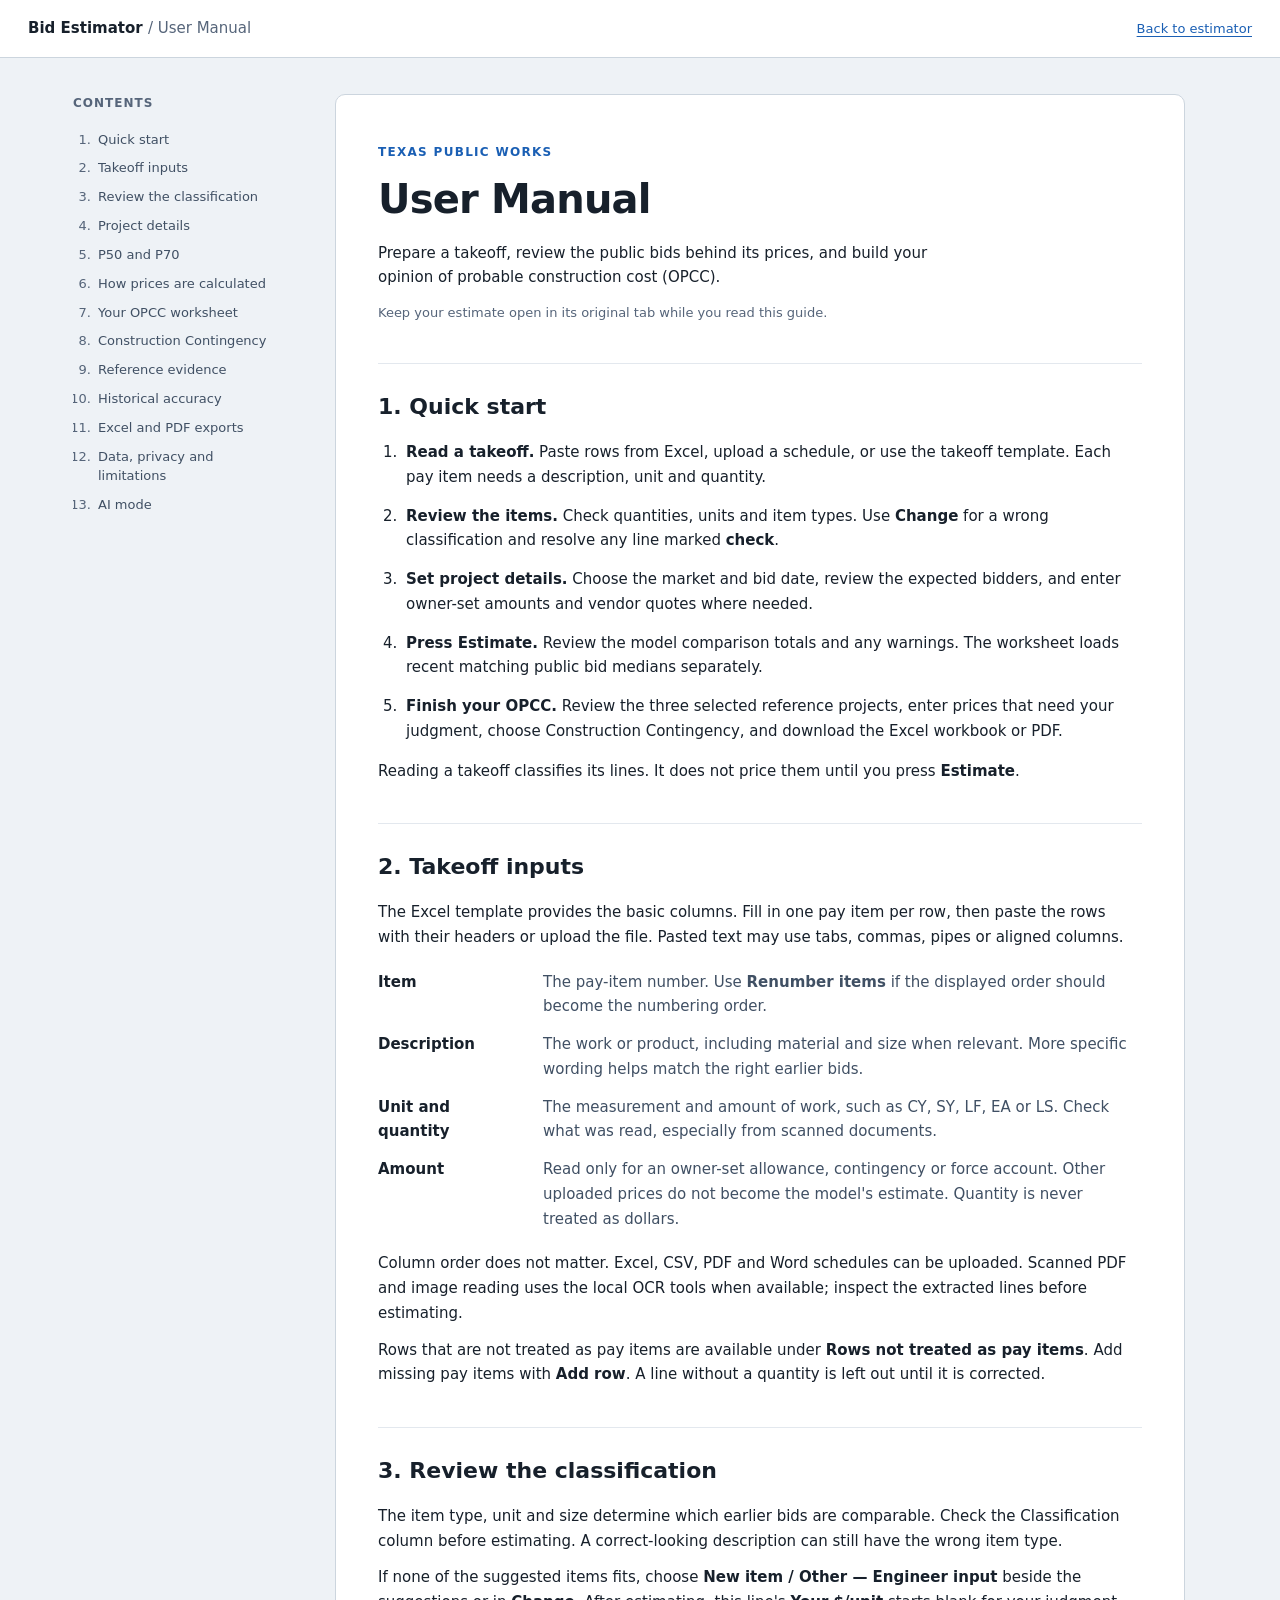
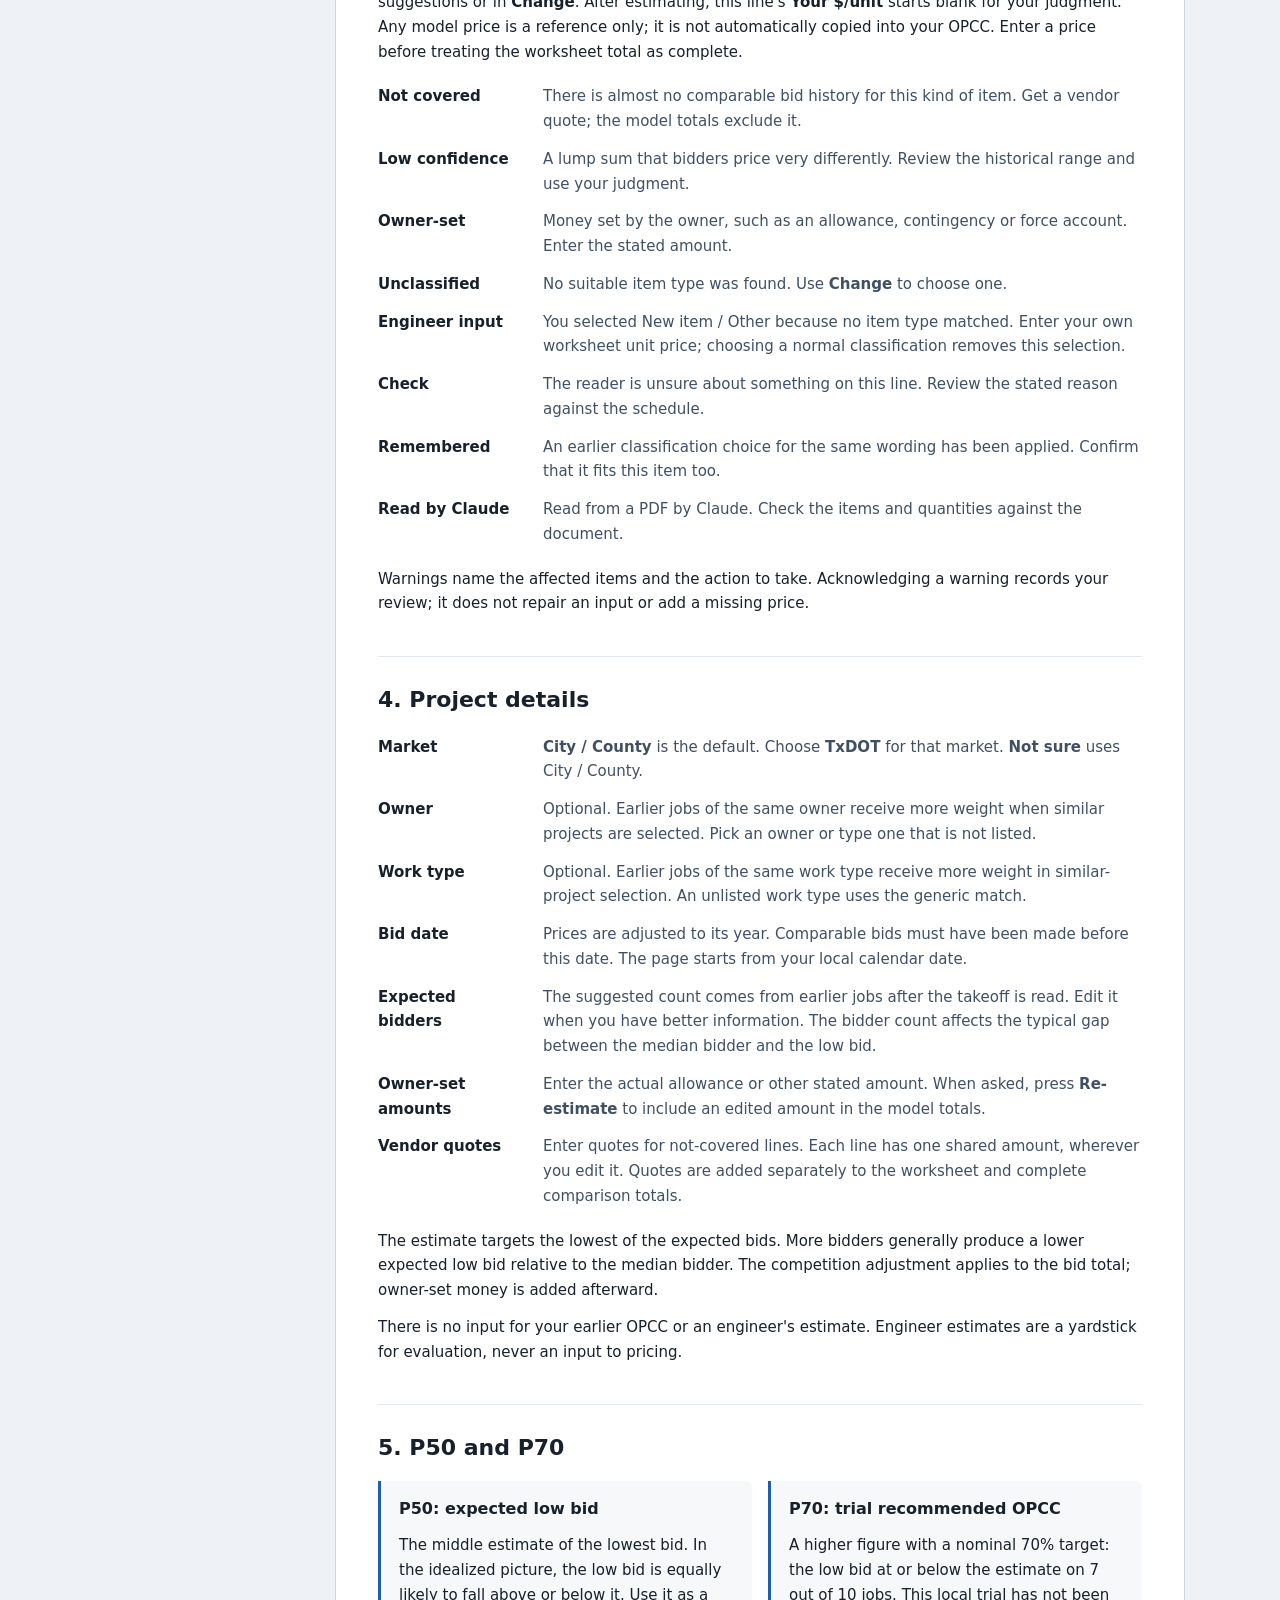
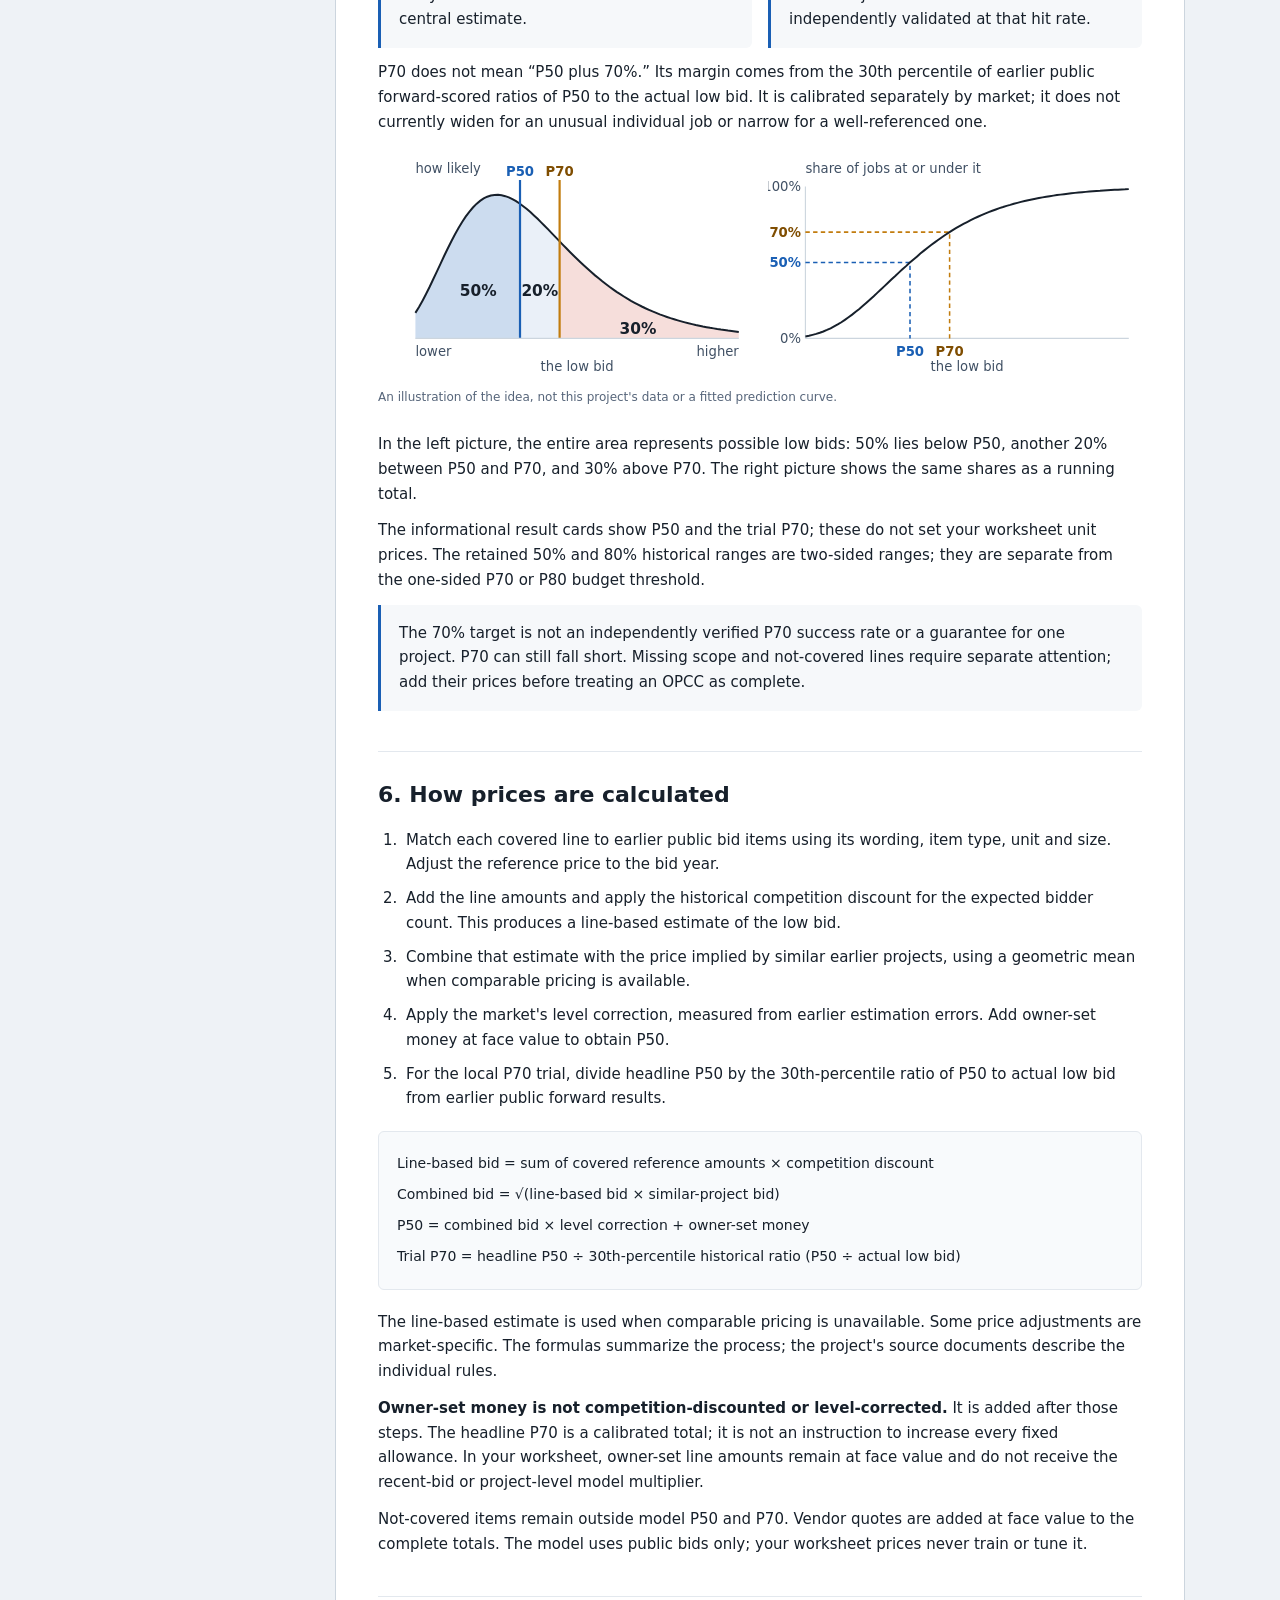
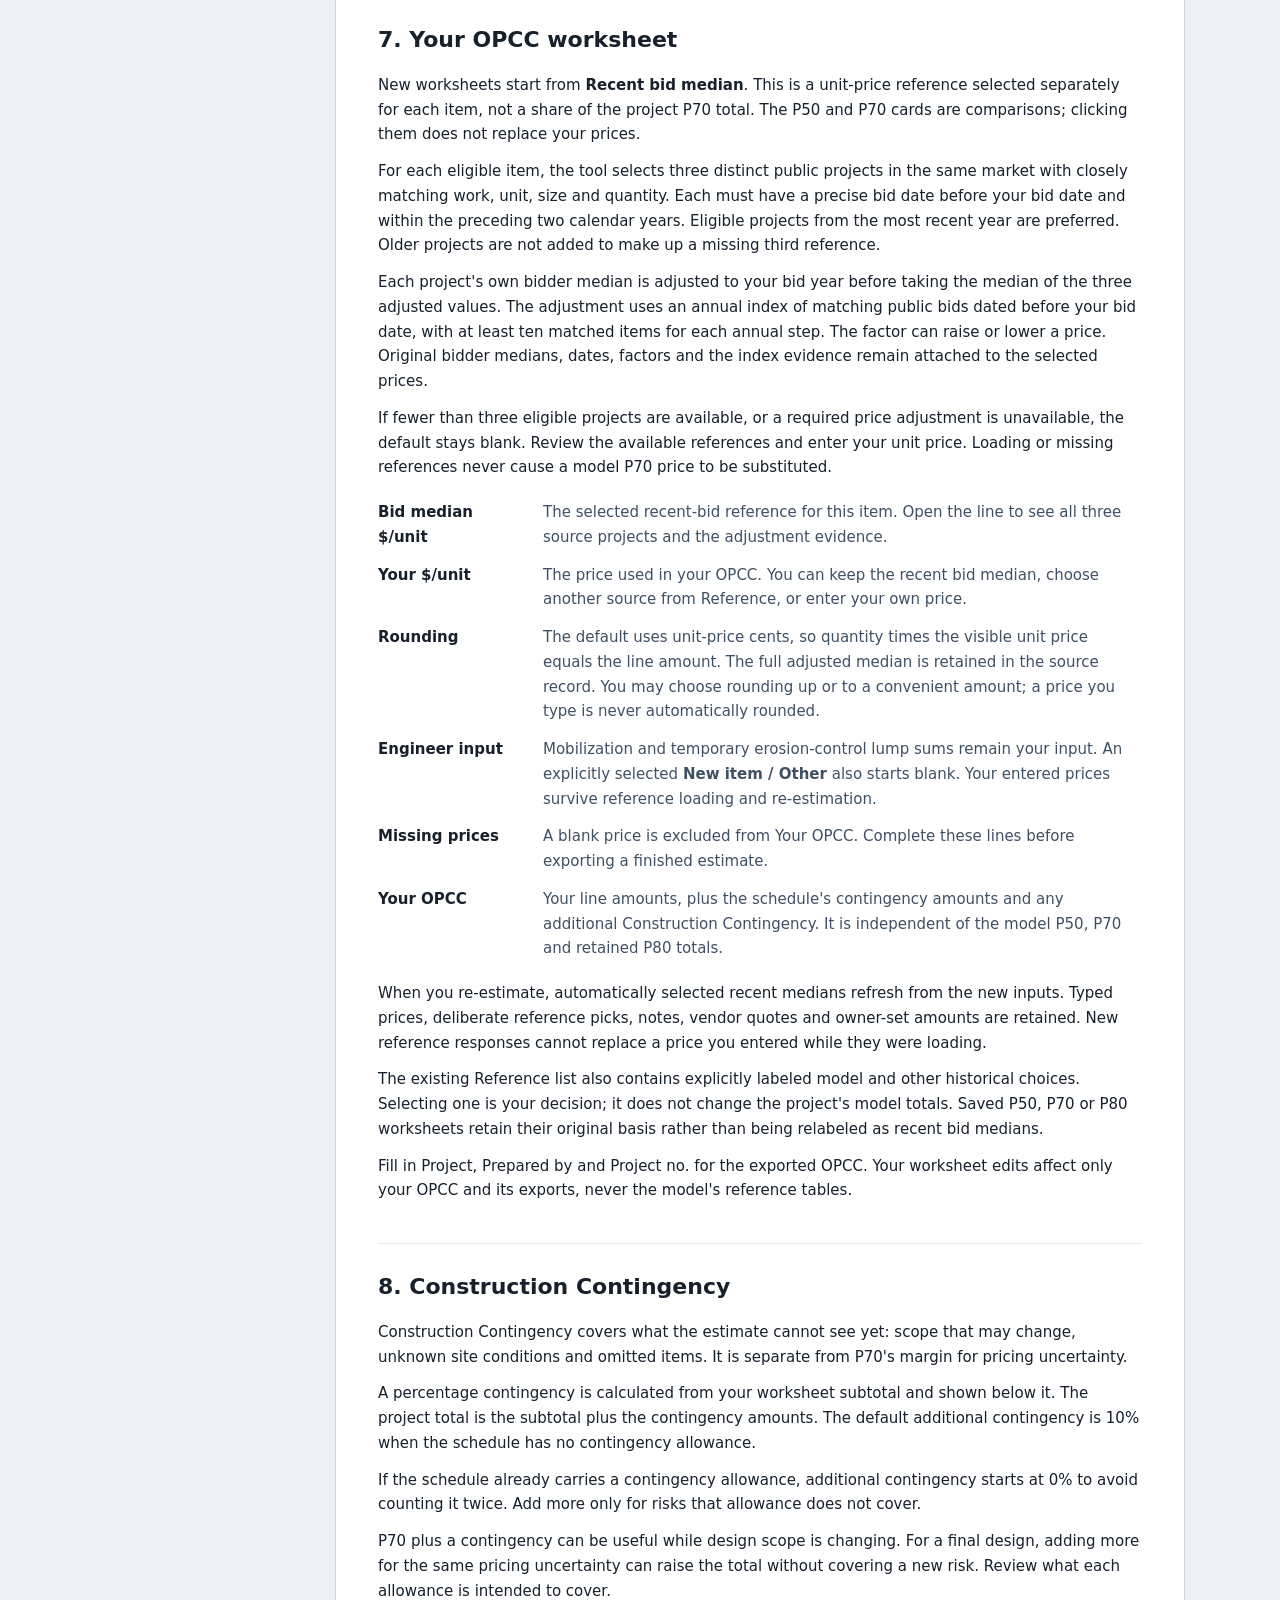
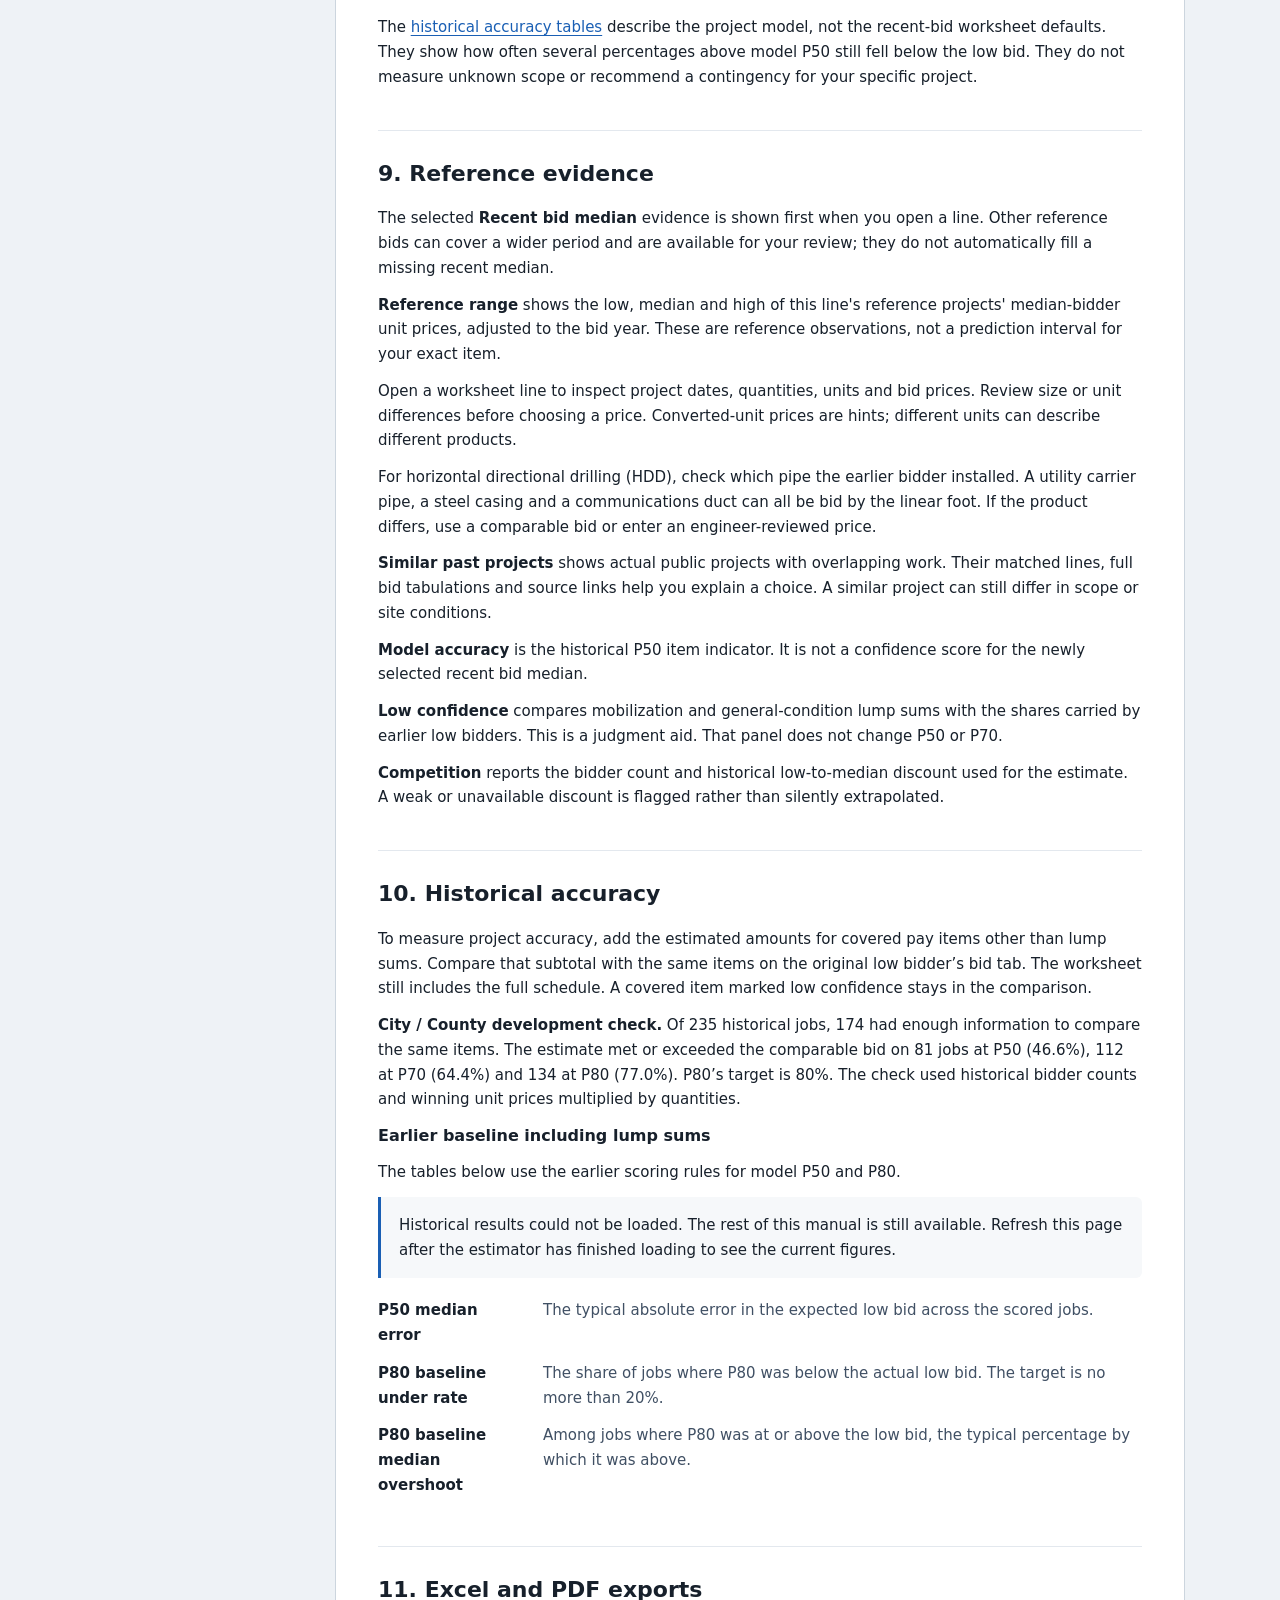
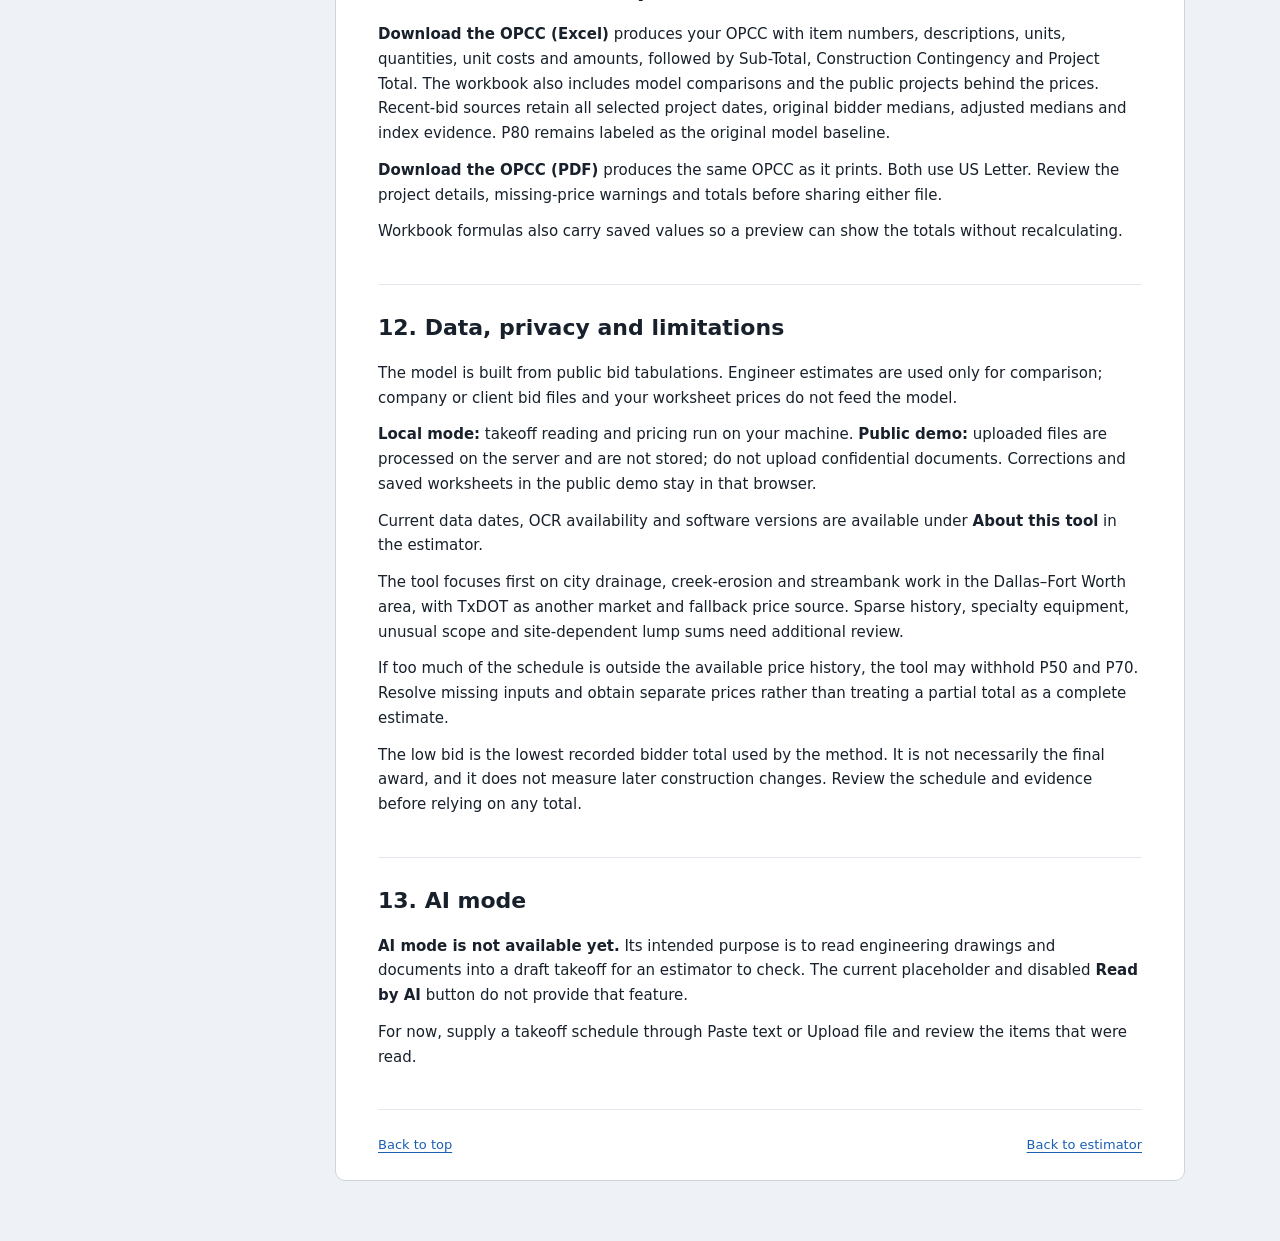
==== commit 50577ffb: "Document the verified carrier pipe and communications duct mismatch" ====
--- a/ui/static/manual.html
+++ b/ui/static/manual.html
@@ -169,6 +169,7 @@
       <p>The selected <strong>Recent bid median</strong> evidence is shown first when you open a line. Other reference bids can cover a wider period and are available for your review; they do not automatically fill a missing recent median.</p>
       <p><strong>Reference range</strong> shows the low, median and high of this line's reference projects' median-bidder unit prices, adjusted to the bid year. These are reference observations, not a prediction interval for your exact item.</p>
       <p>Open a worksheet line to inspect project dates, quantities, units and bid prices. Review size or unit differences before choosing a price. Converted-unit prices are hints; different units can describe different products.</p>
+      <p>For horizontal directional drilling (HDD), check which pipe the earlier bidder installed. A utility carrier pipe, a steel casing and a communications duct can all be bid by the linear foot. If the product differs, use a comparable bid or enter an engineer-reviewed price.</p>
       <p><strong>Similar past projects</strong> shows actual public projects with overlapping work. Their matched lines, full bid tabulations and source links help you explain a choice. A similar project can still differ in scope or site conditions.</p>
       <p><strong>Model accuracy</strong> is the historical P50 item indicator. It is not a confidence score for the newly selected recent bid median.</p>
       <p><strong>Low confidence</strong> compares mobilization and general-condition lump sums with the shares carried by earlier low bidders. This is a judgment aid. That panel does not change P50 or P70.</p>
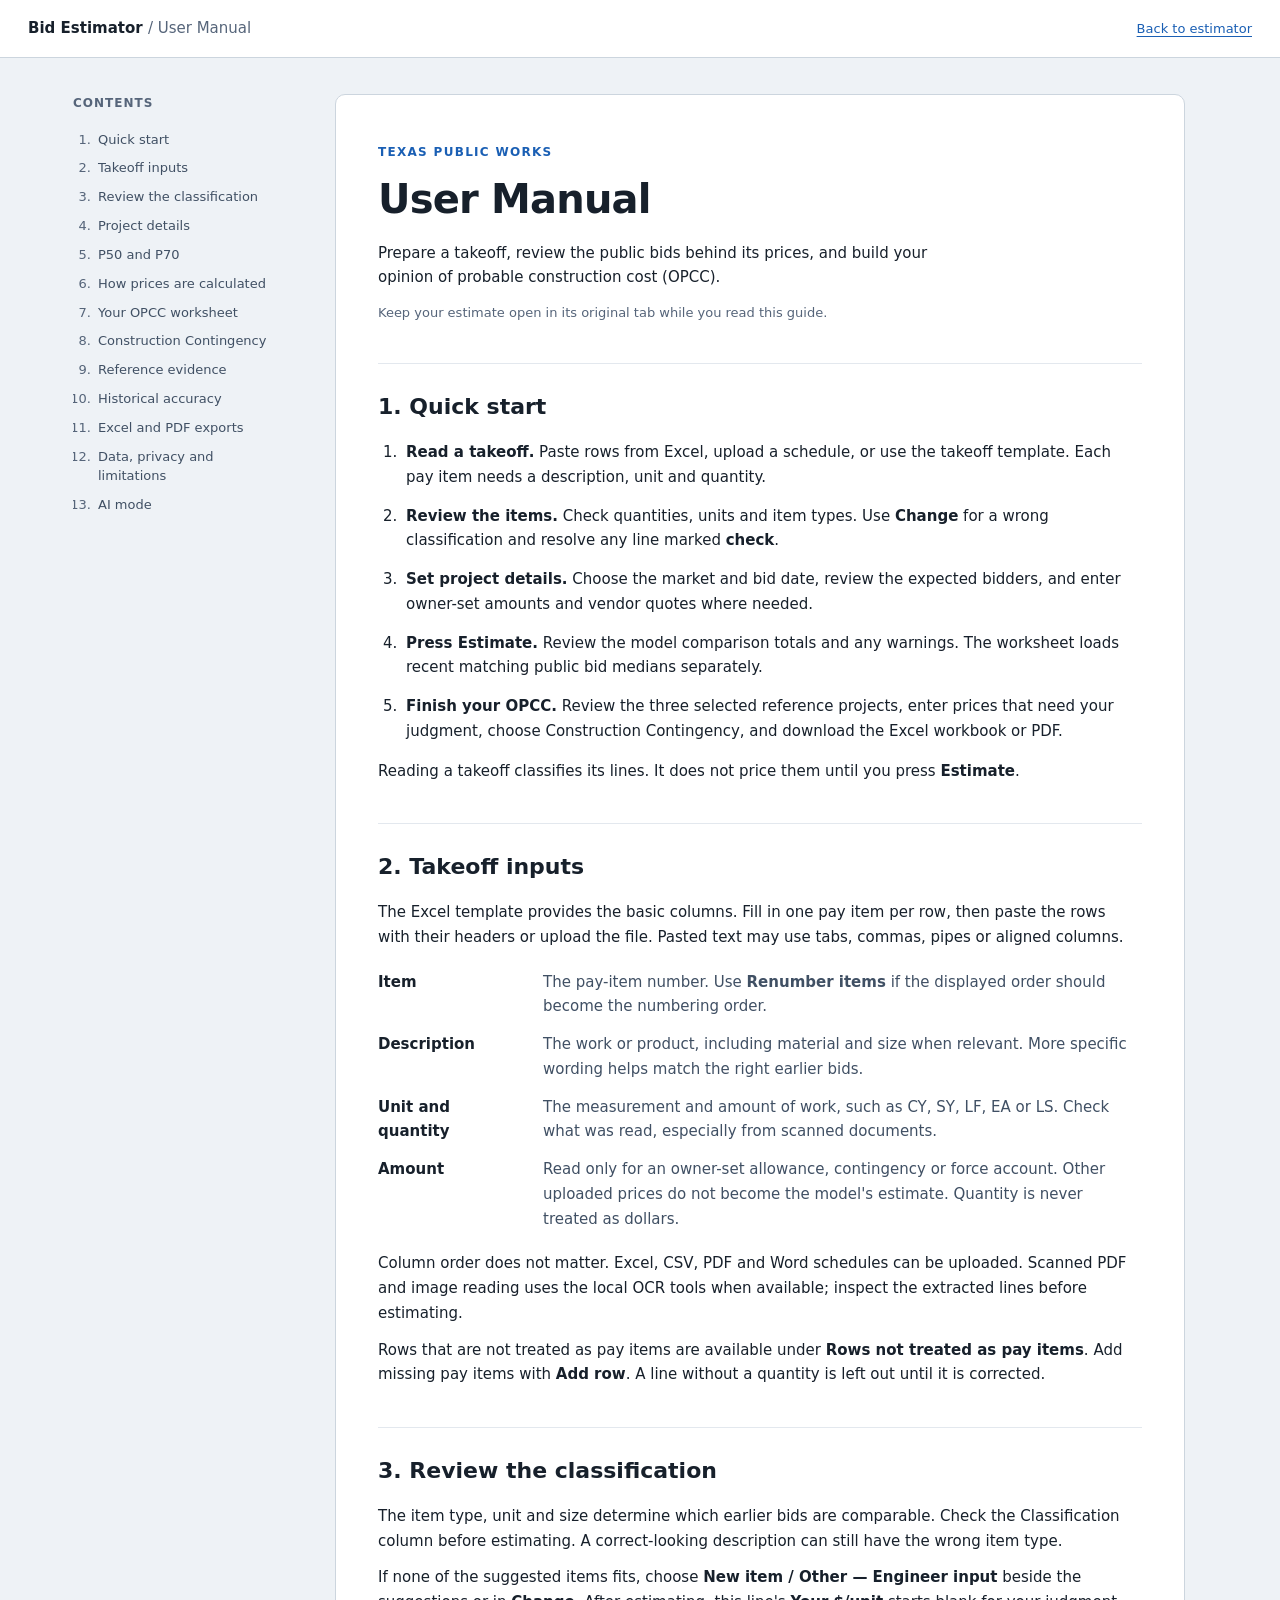
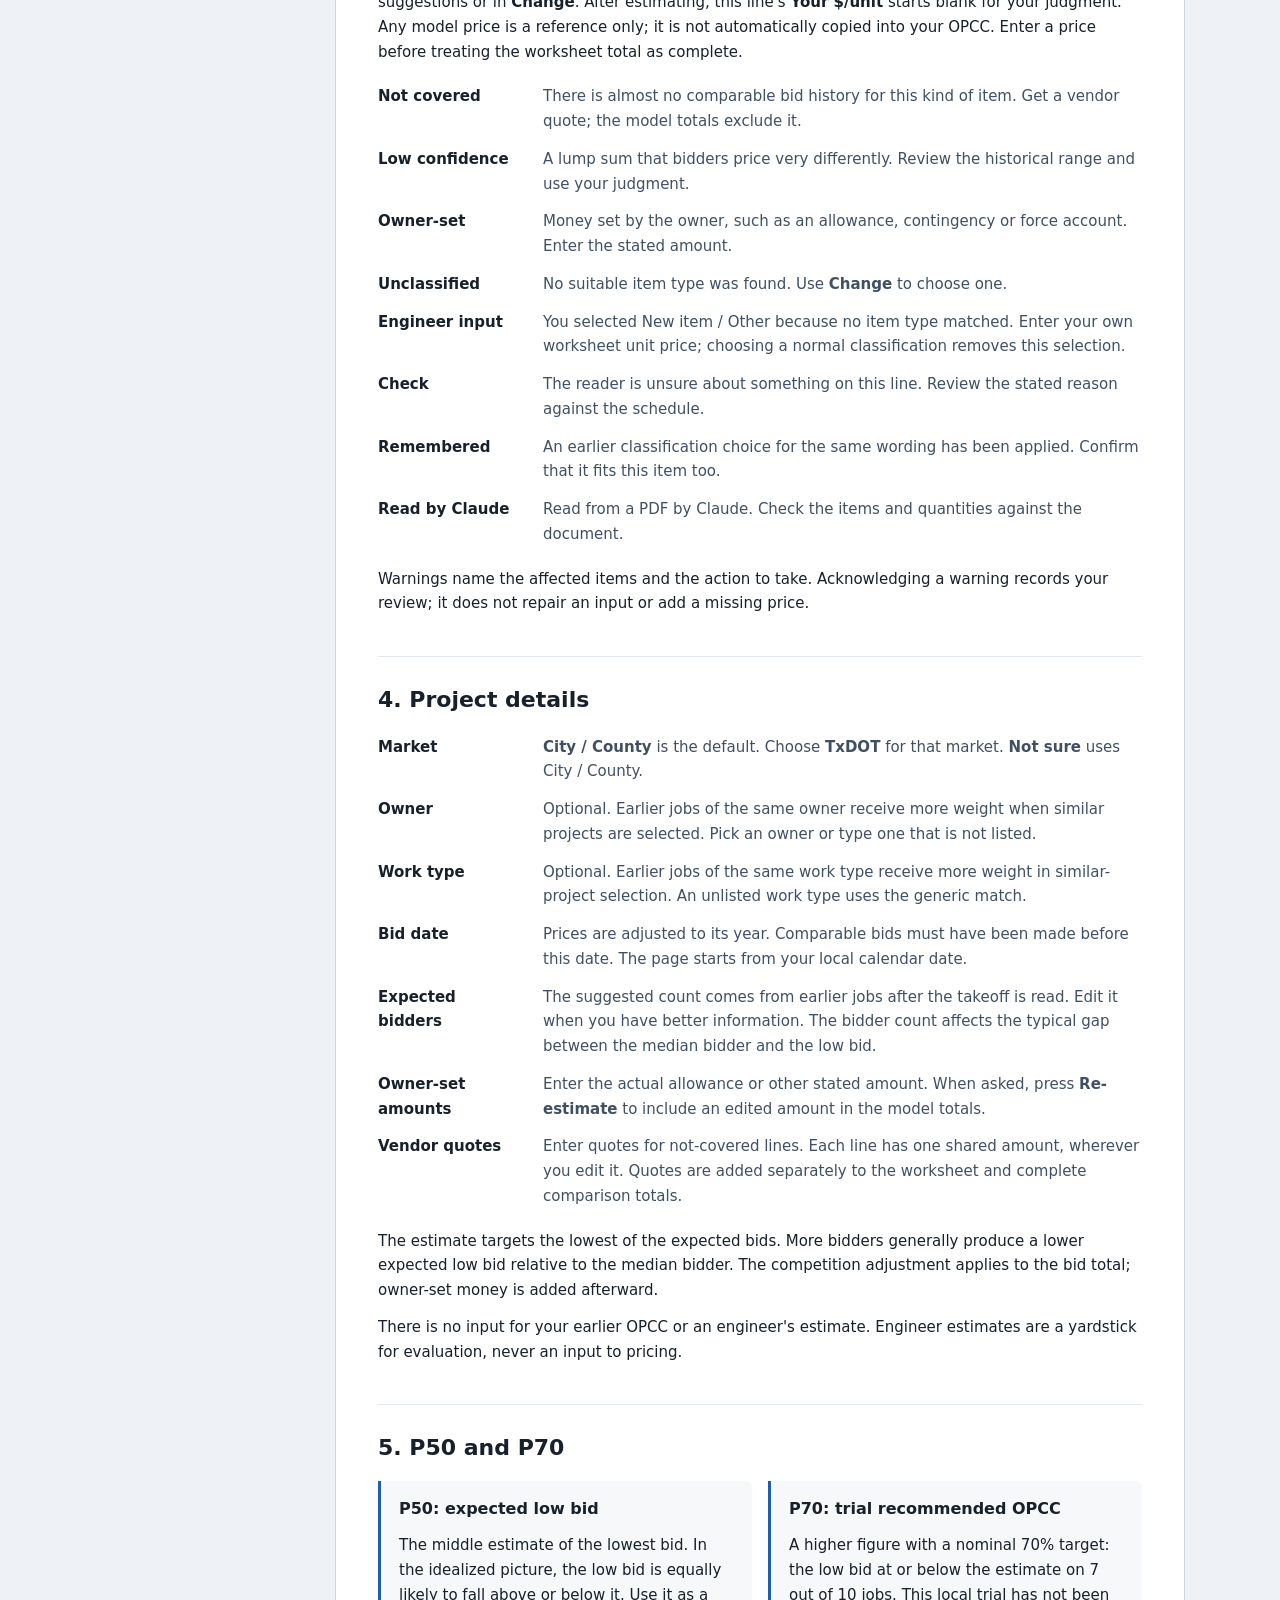
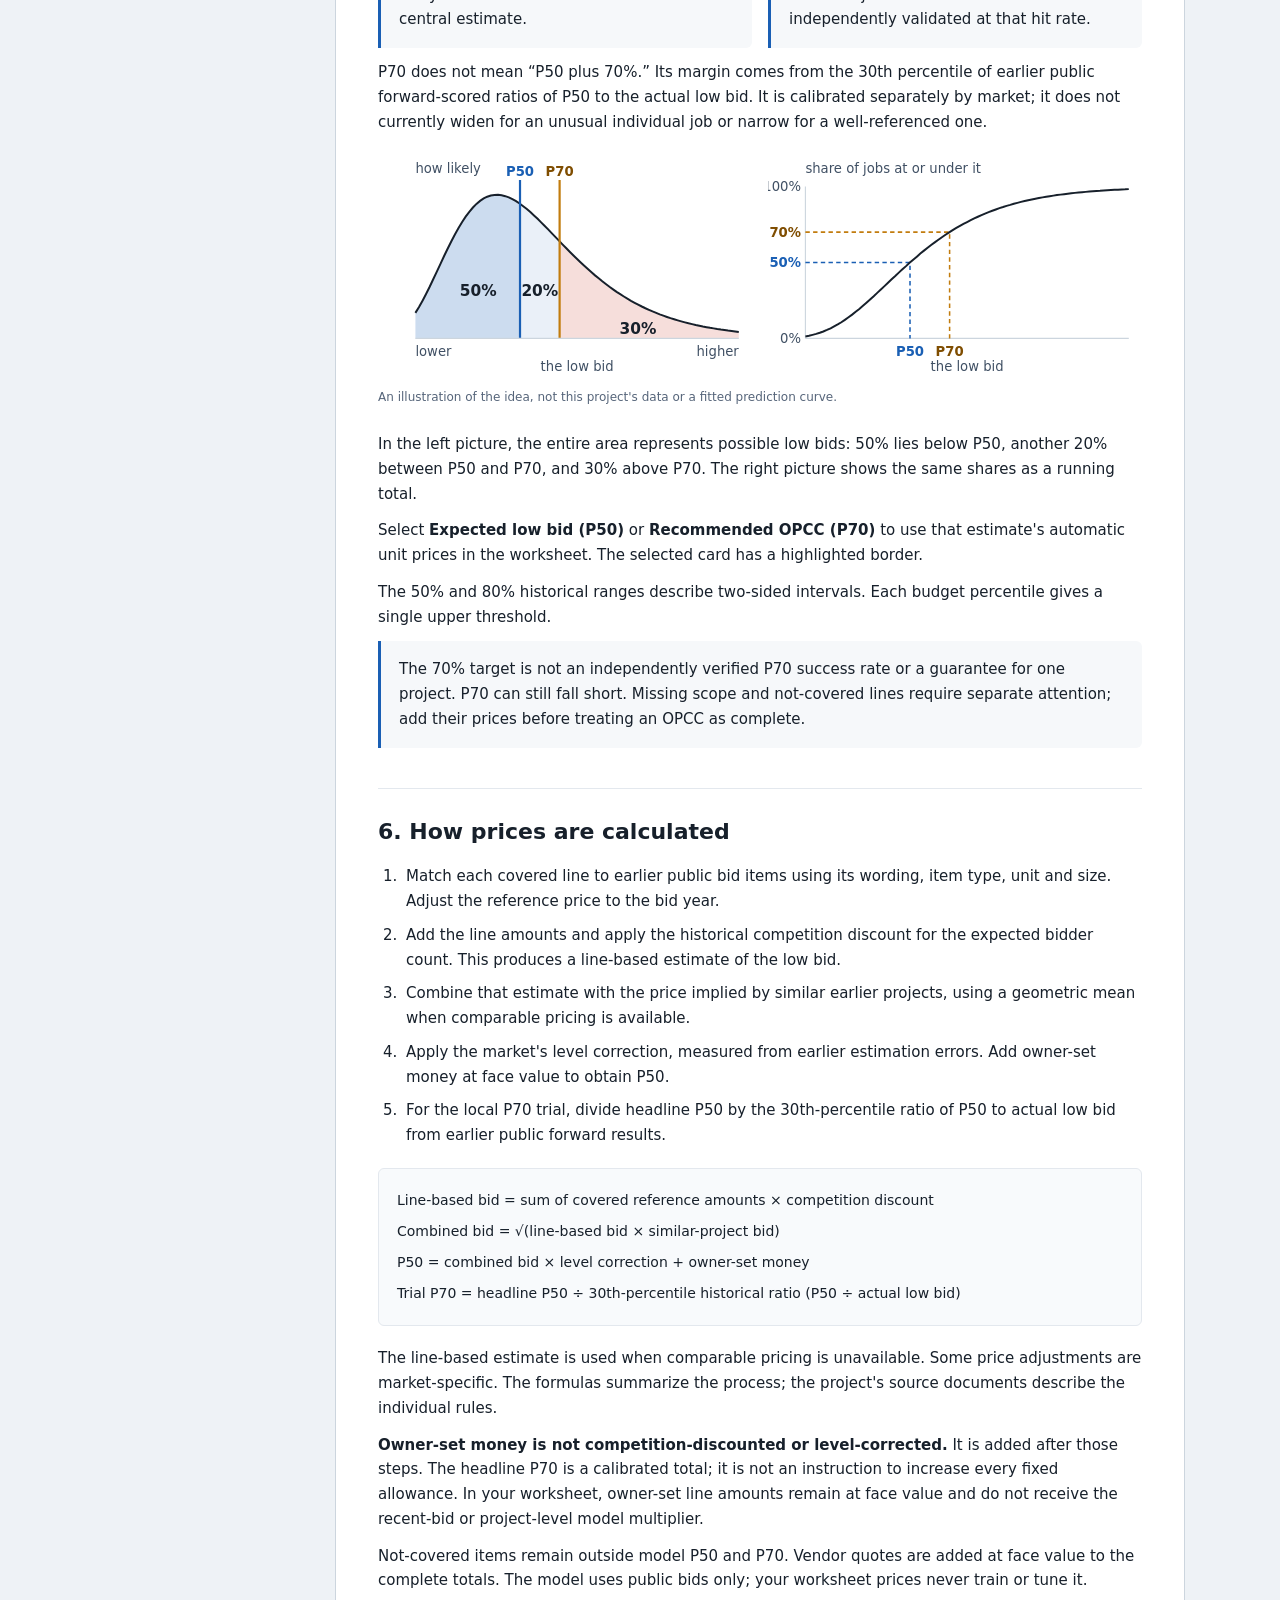
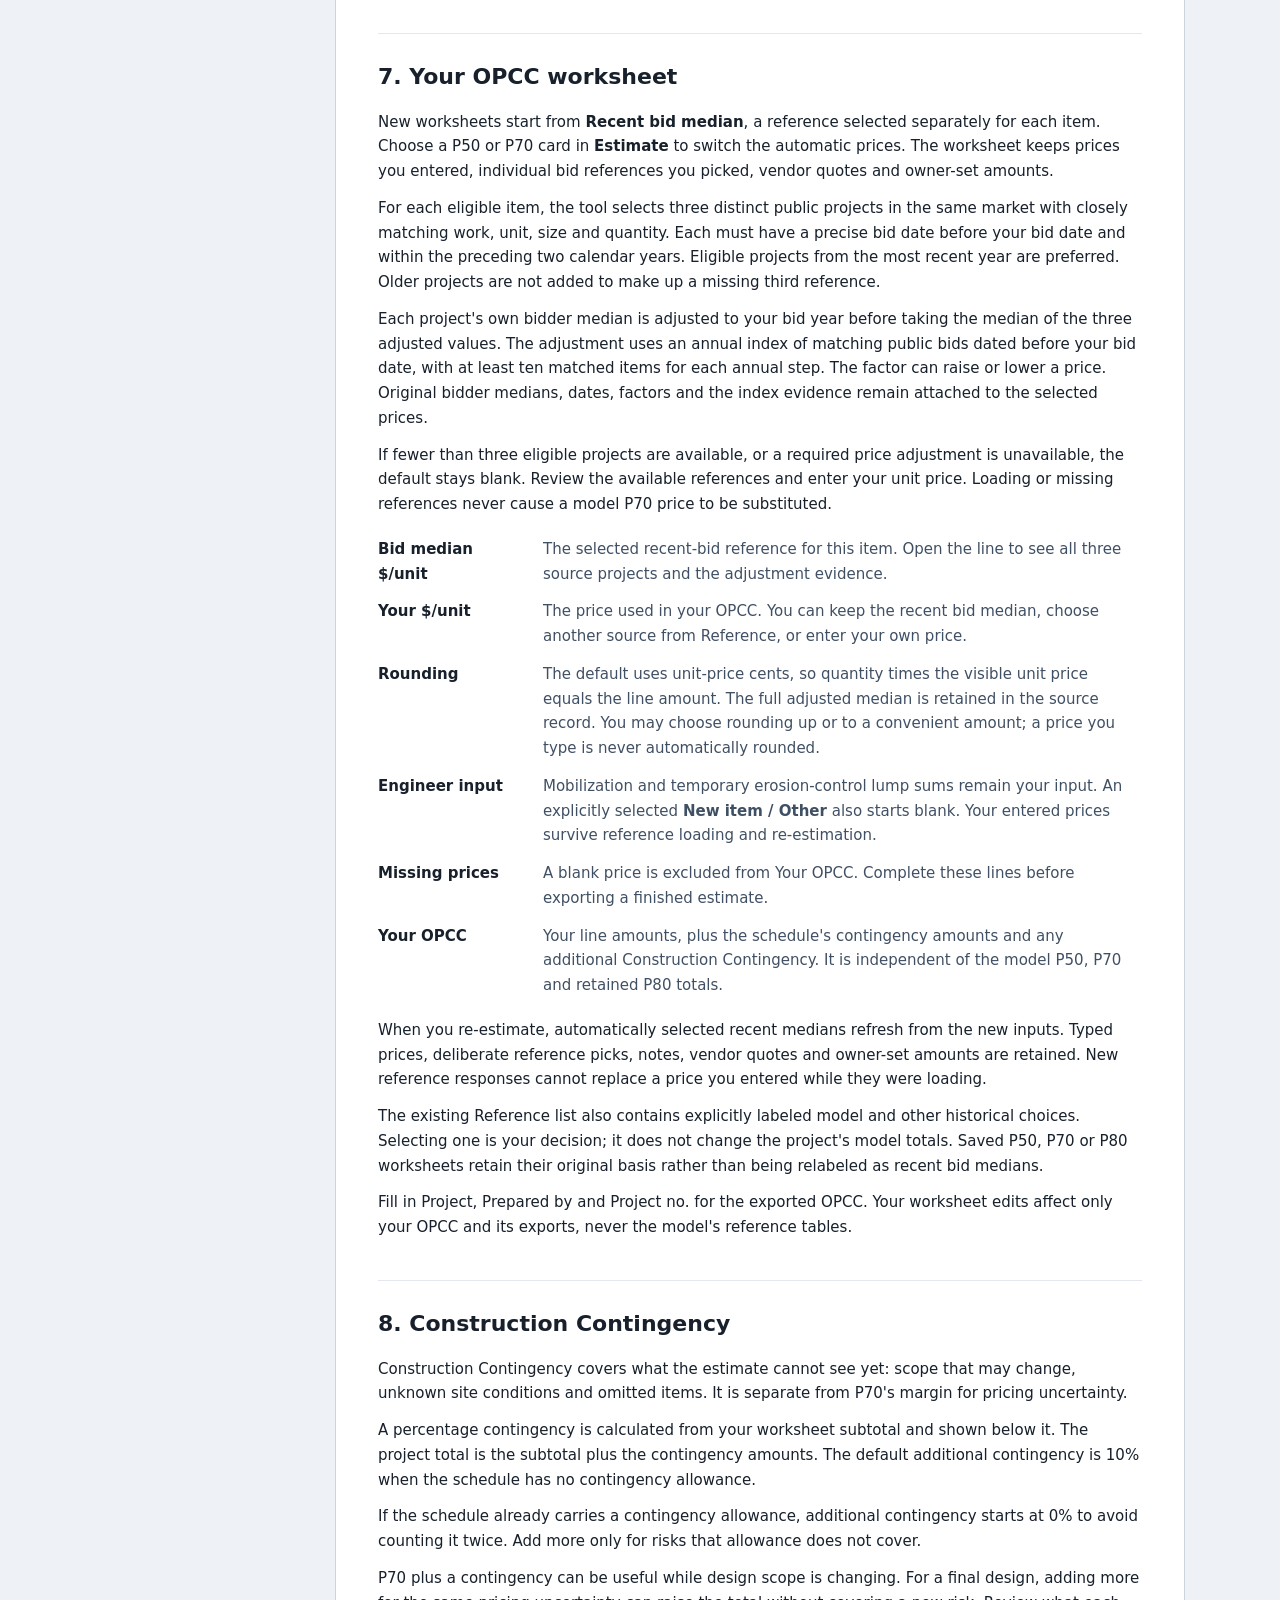
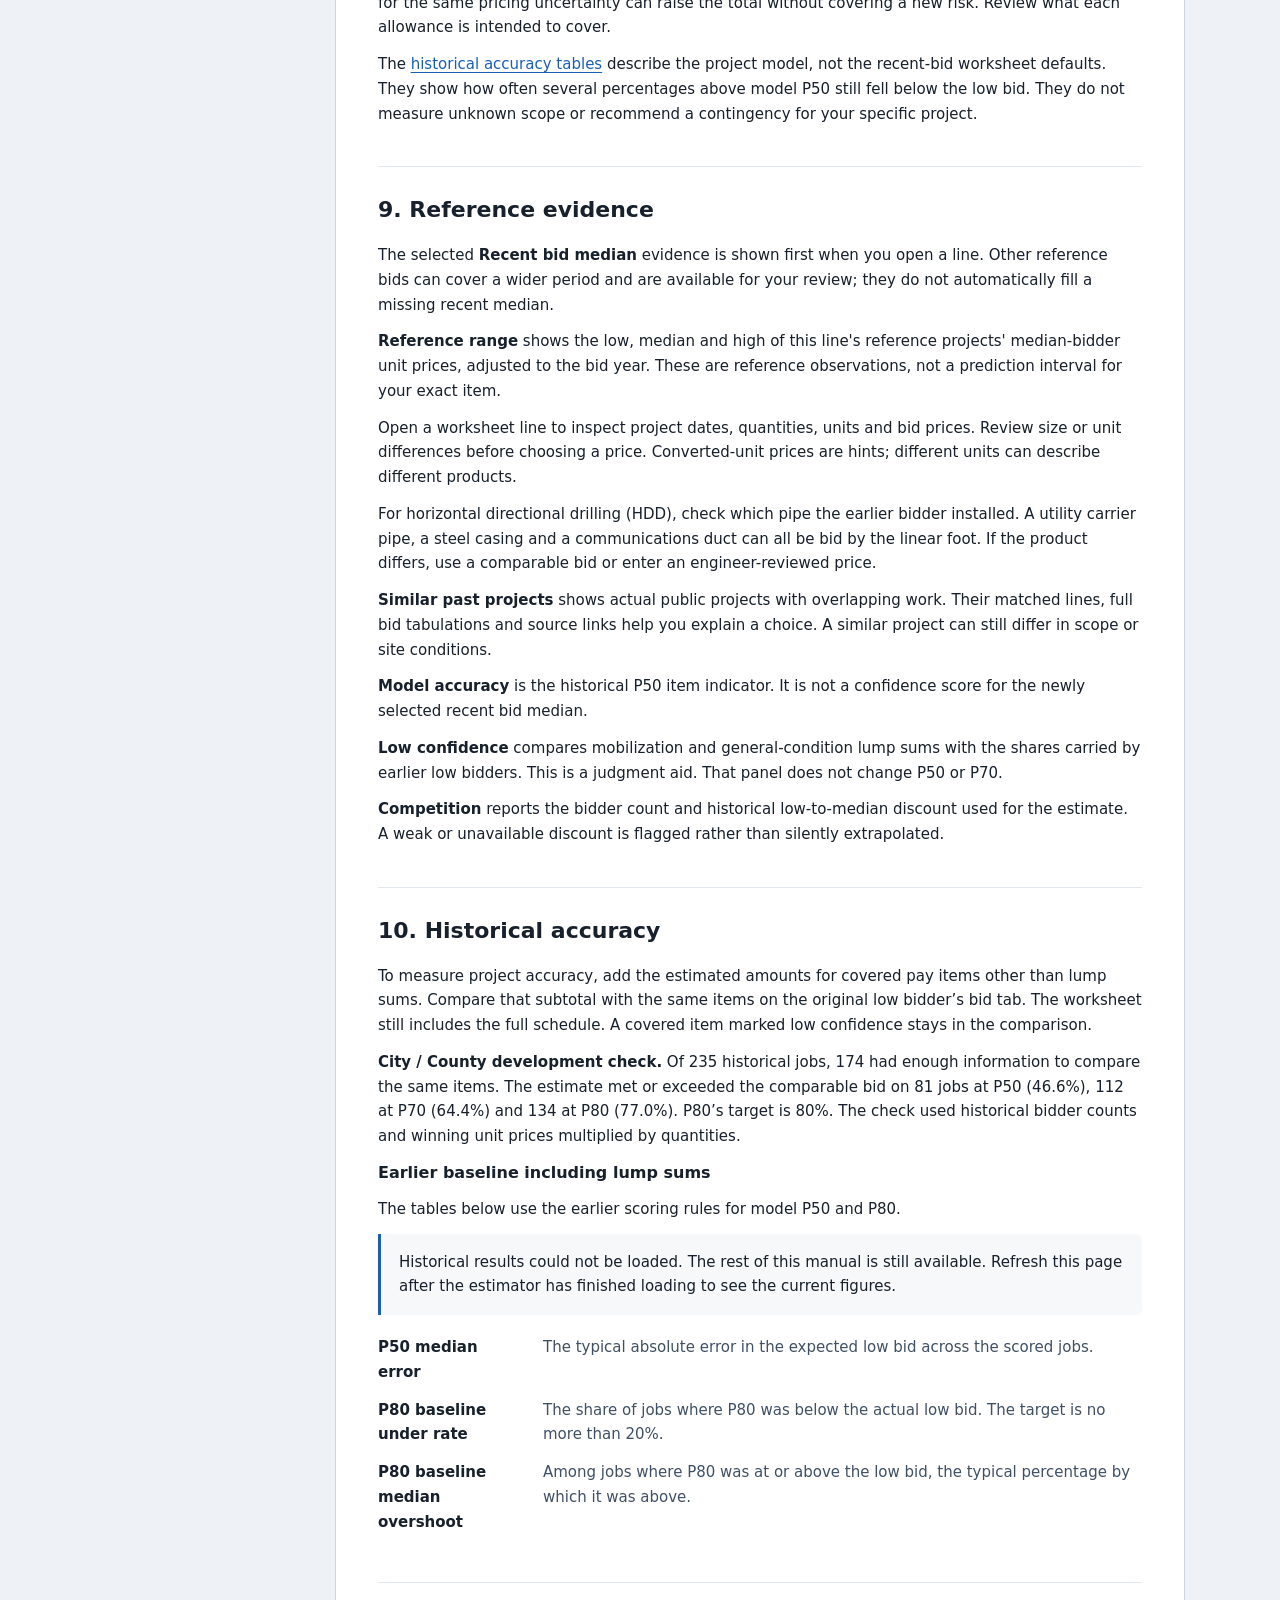
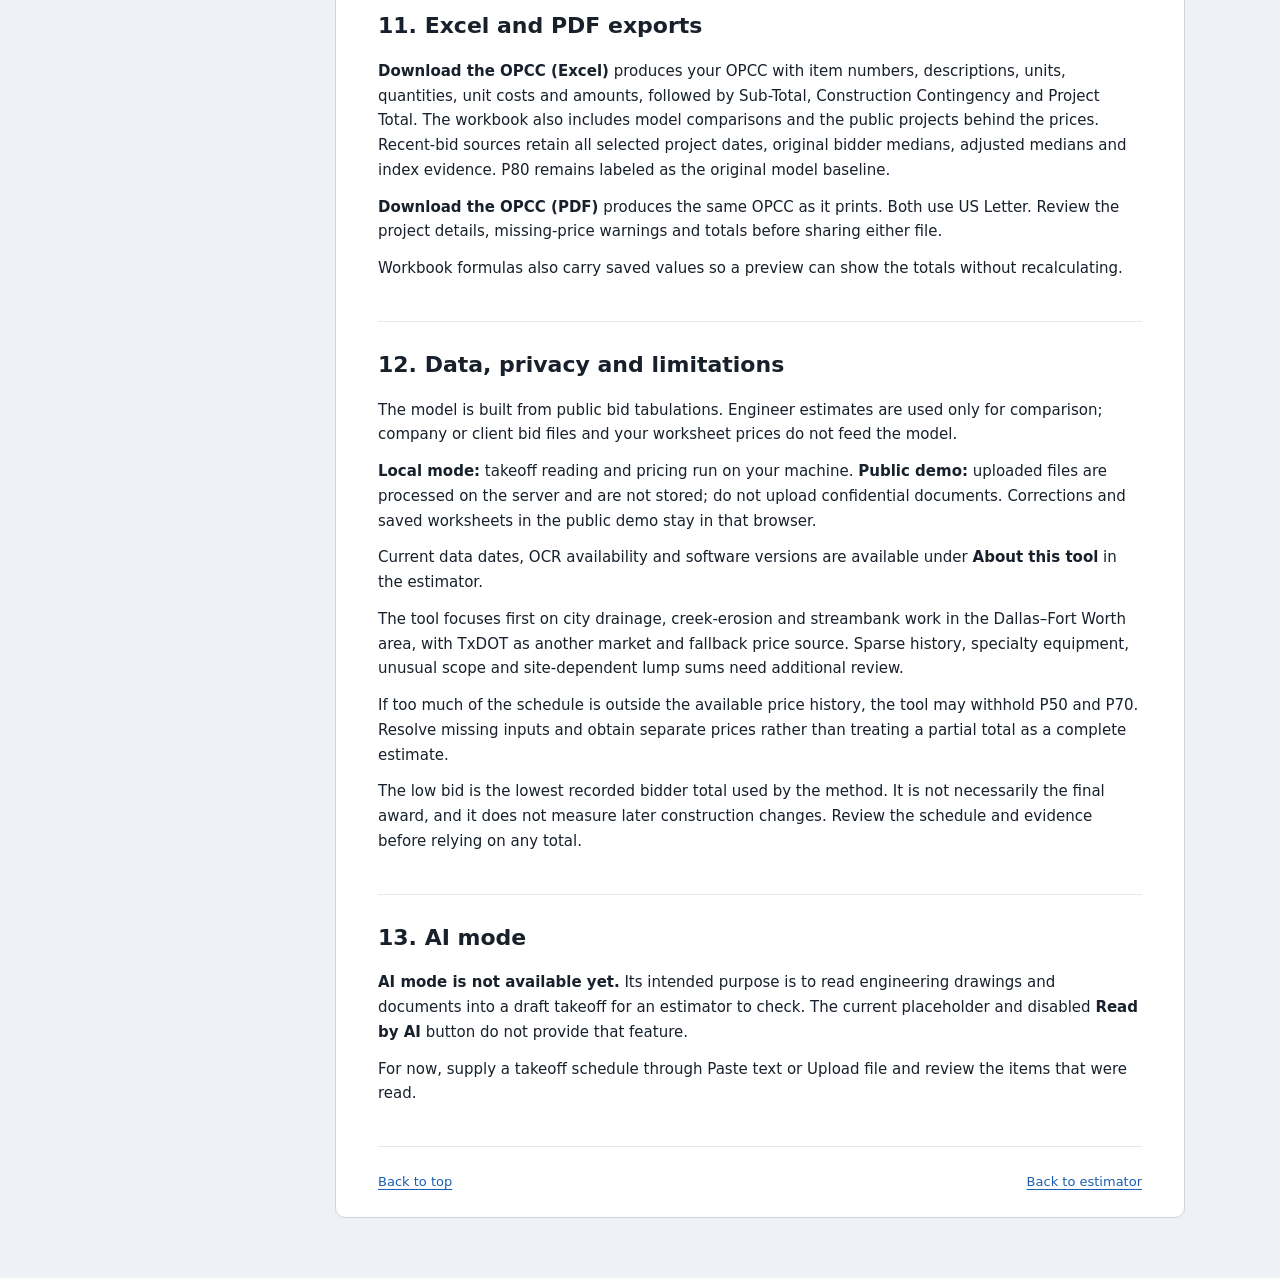
==== commit 6fafa0e7: "Restore P50 and P70 worksheet selection in Estimate" ====
--- a/ui/static/manual.html
+++ b/ui/static/manual.html
@@ -112,7 +112,8 @@
         <figcaption>An illustration of the idea, not this project's data or a fitted prediction curve.</figcaption>
       </figure>
       <p>In the left picture, the entire area represents possible low bids: 50% lies below P50, another 20% between P50 and P70, and 30% above P70. The right picture shows the same shares as a running total.</p>
-      <p>The informational result cards show P50 and the trial P70; these do not set your worksheet unit prices. The retained 50% and 80% historical ranges are two-sided ranges; they are separate from the one-sided P70 or P80 budget threshold.</p>
+      <p>Select <strong>Expected low bid (P50)</strong> or <strong>Recommended OPCC (P70)</strong> to use that estimate's automatic unit prices in the worksheet. The selected card has a highlighted border.</p>
+      <p>The 50% and 80% historical ranges describe two-sided intervals. Each budget percentile gives a single upper threshold.</p>
       <p class="manual-callout">The 70% target is not an independently verified P70 success rate or a guarantee for one project. P70 can still fall short. Missing scope and not-covered lines require separate attention; add their prices before treating an OPCC as complete.</p>
     </section>
 
@@ -138,7 +139,7 @@
 
     <section id="worksheet">
       <h2>7. Your OPCC worksheet</h2>
-      <p>New worksheets start from <strong>Recent bid median</strong>. This is a unit-price reference selected separately for each item, not a share of the project P70 total. The P50 and P70 cards are comparisons; clicking them does not replace your prices.</p>
+      <p>New worksheets start from <strong>Recent bid median</strong>, a reference selected separately for each item. Choose a P50 or P70 card in <strong>Estimate</strong> to switch the automatic prices. The worksheet keeps prices you entered, individual bid references you picked, vendor quotes and owner-set amounts.</p>
       <p>For each eligible item, the tool selects three distinct public projects in the same market with closely matching work, unit, size and quantity. Each must have a precise bid date before your bid date and within the preceding two calendar years. Eligible projects from the most recent year are preferred. Older projects are not added to make up a missing third reference.</p>
       <p>Each project's own bidder median is adjusted to your bid year before taking the median of the three adjusted values. The adjustment uses an annual index of matching public bids dated before your bid date, with at least ten matched items for each annual step. The factor can raise or lower a price. Original bidder medians, dates, factors and the index evidence remain attached to the selected prices.</p>
       <p>If fewer than three eligible projects are available, or a required price adjustment is unavailable, the default stays blank. Review the available references and enter your unit price. Loading or missing references never cause a model P70 price to be substituted.</p>
--- a/ui/static/style.css
+++ b/ui/static/style.css
@@ -442,9 +442,13 @@
 @media (max-width: 1100px) { .headline { grid-template-columns: 1fr; } }
 .bigcard {
   background: var(--panel-2); border: 1px solid var(--line);
-  border-radius: 6px; padding: 14px 16px;
-}
-.bigcard.lead { border-color: var(--accent-strong); background: var(--accent-wash); }
+  border-radius: 6px; padding: 14px 16px; text-align: left; cursor: pointer;
+}
+.bigcard:enabled:hover { border-color: var(--accent-strong); }
+.bigcard[aria-pressed="true"] { border-color: var(--accent-strong); background: var(--accent-wash); box-shadow: inset 0 0 0 1px var(--accent-strong); }
+.bigcard:focus-visible { outline: 2px solid var(--accent-strong); outline-offset: 3px; }
+.bigcard:disabled { cursor: default; opacity: .65; }
+.bigcard > span { display: block; }
 .bigcard .cap {
   font-size: 14px; letter-spacing: 0;
   color: var(--ink-dim); margin-bottom: 7px; font-weight: 600;
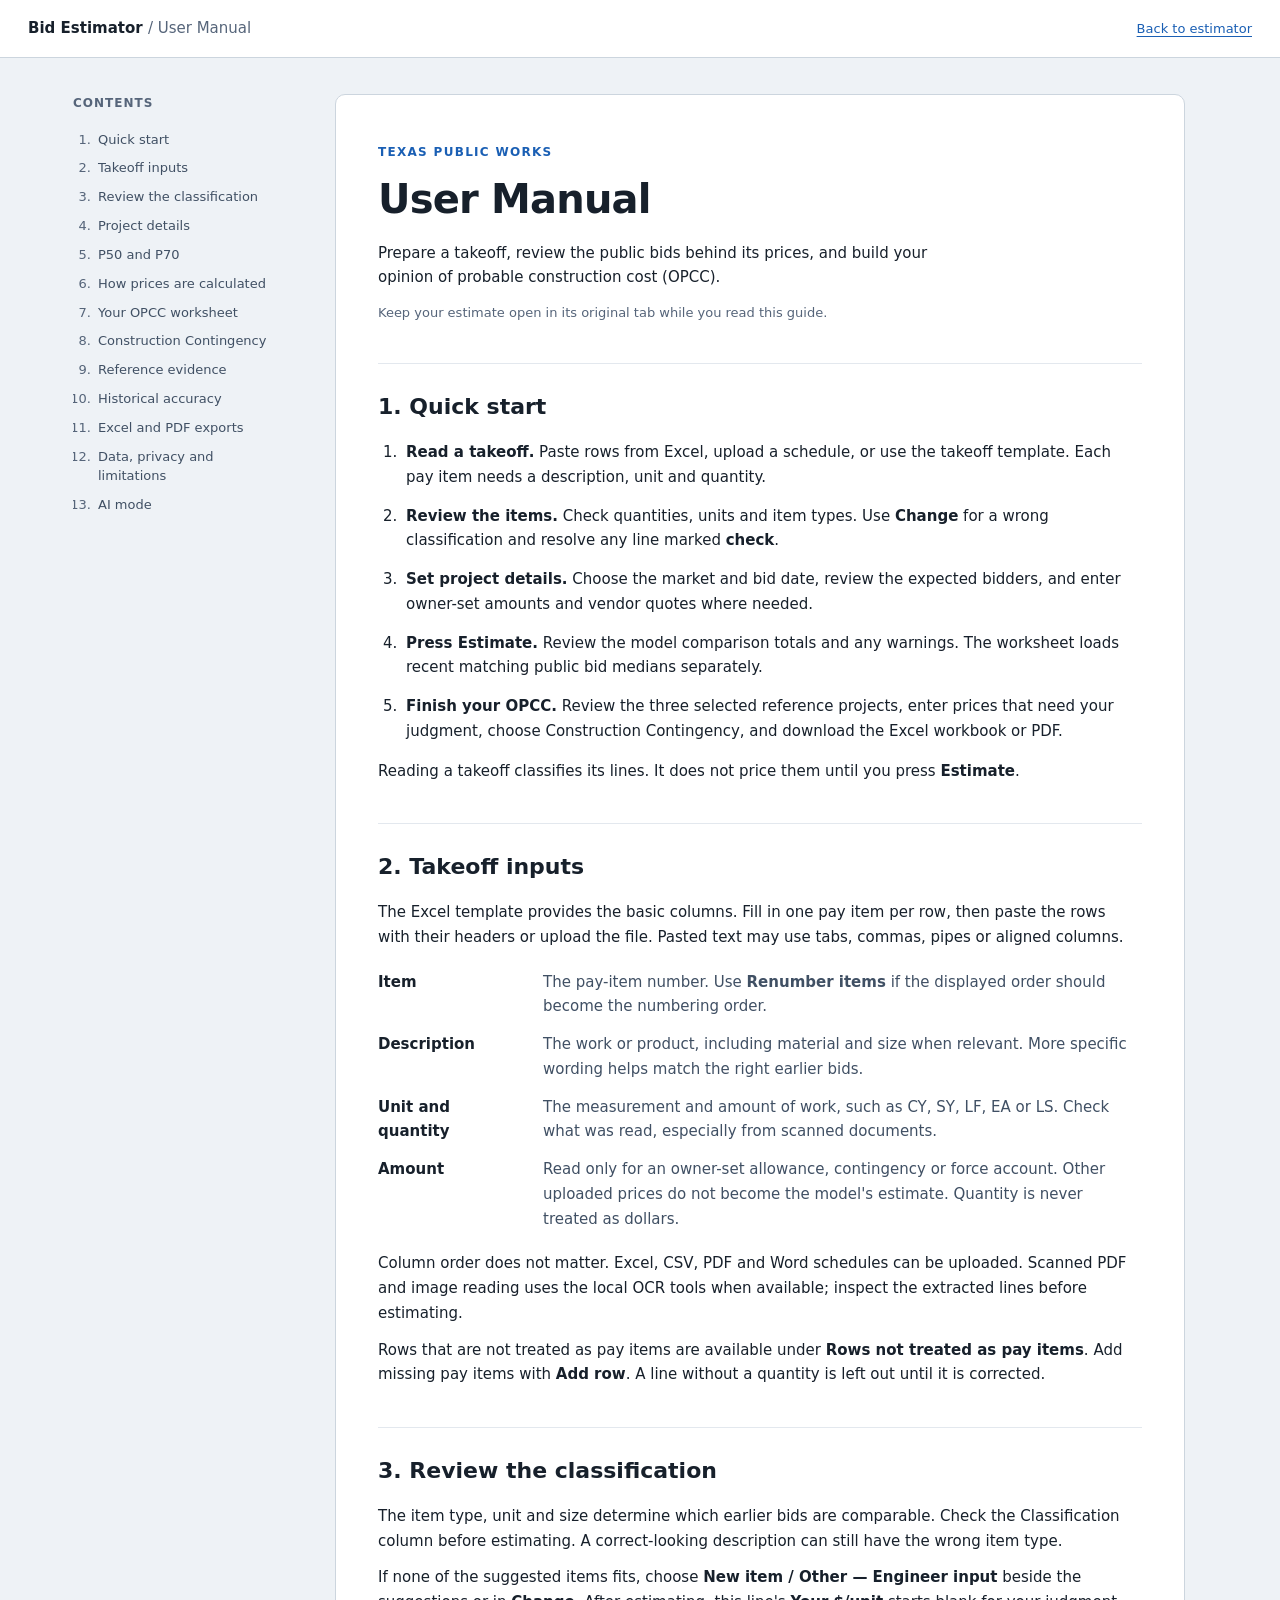
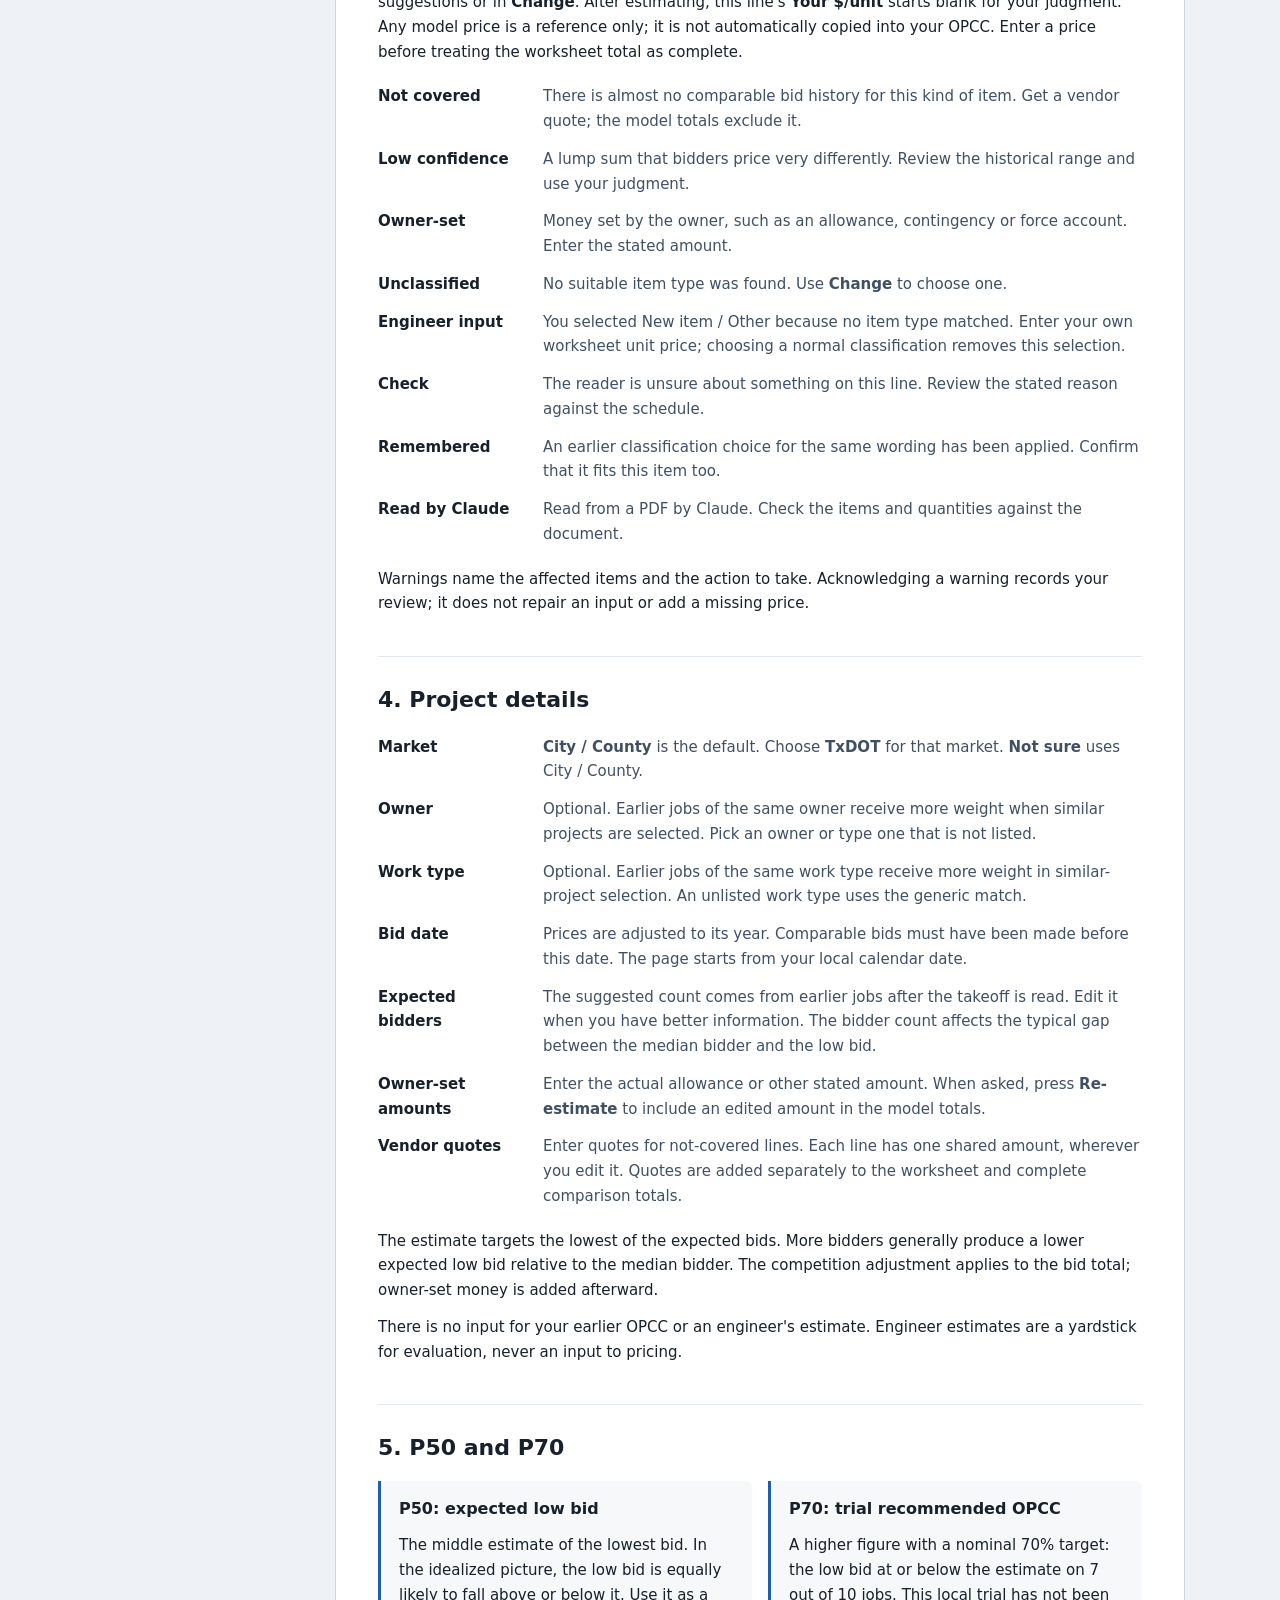
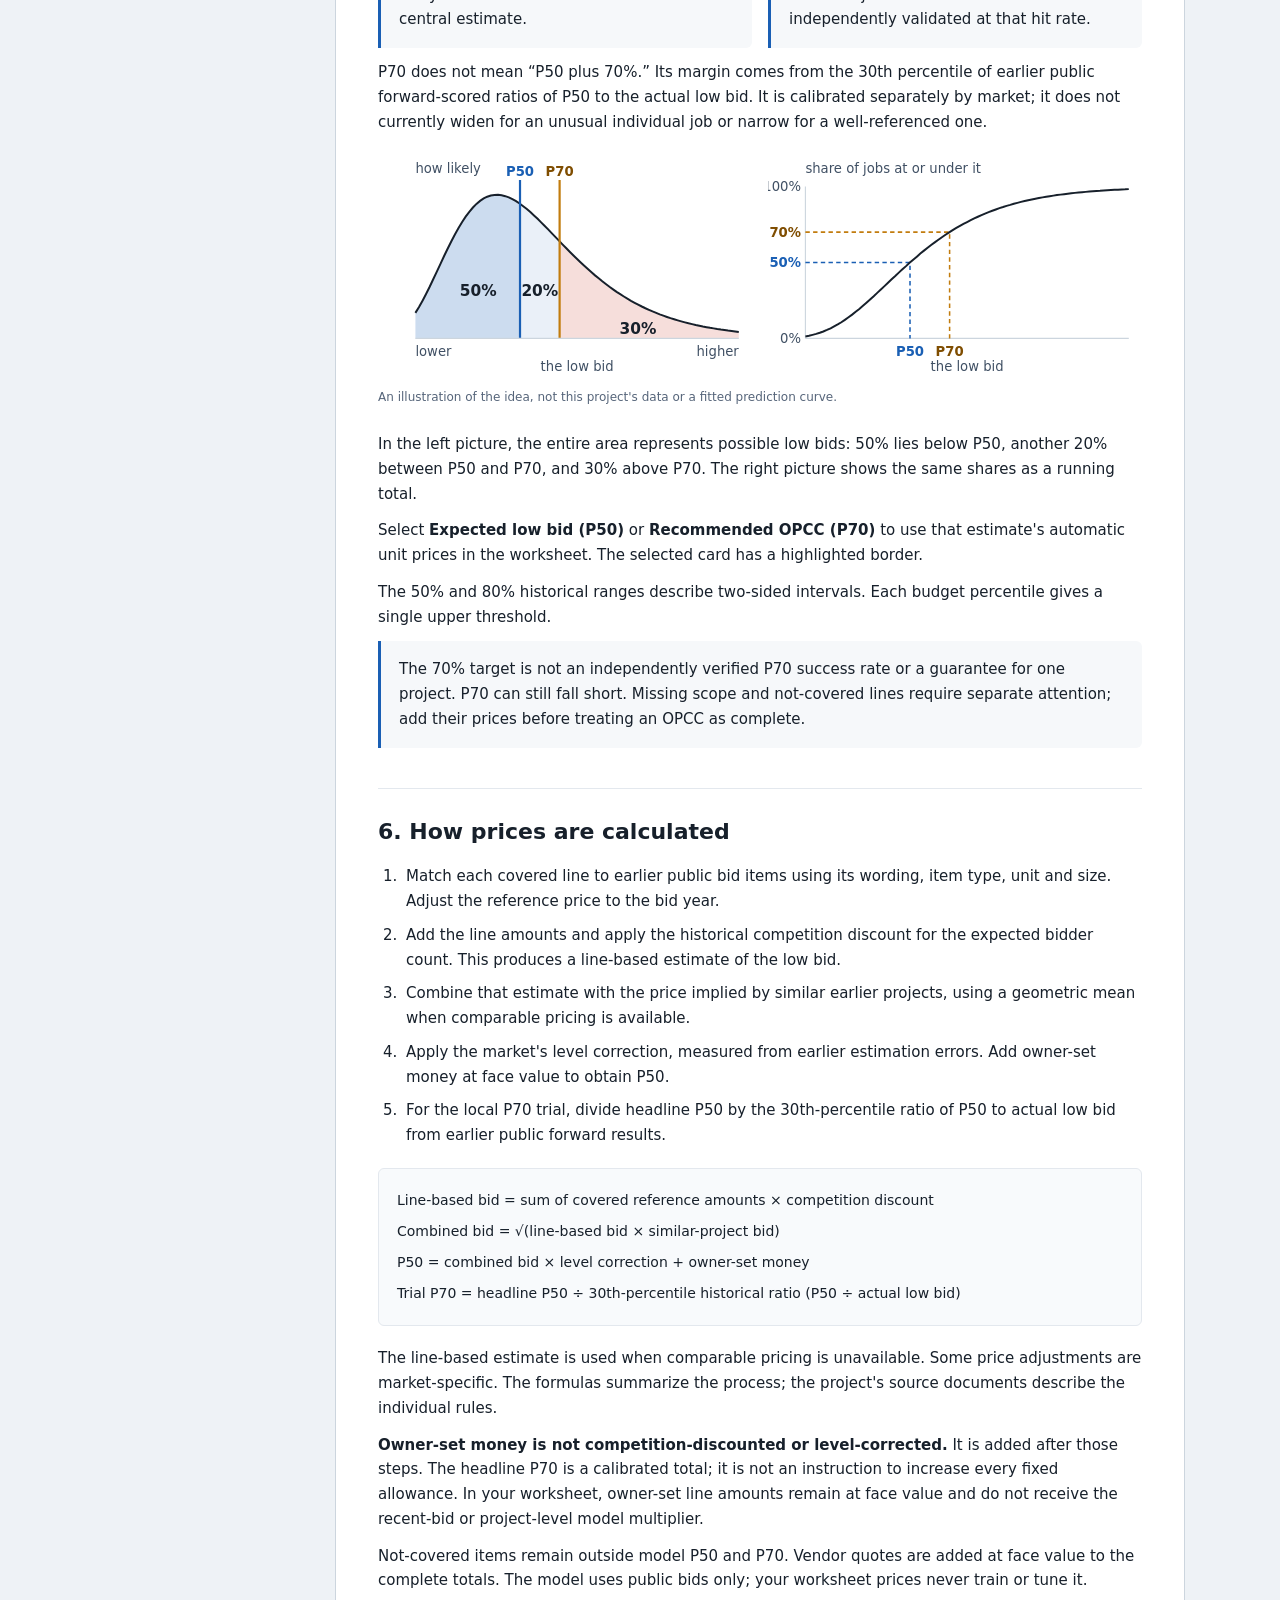
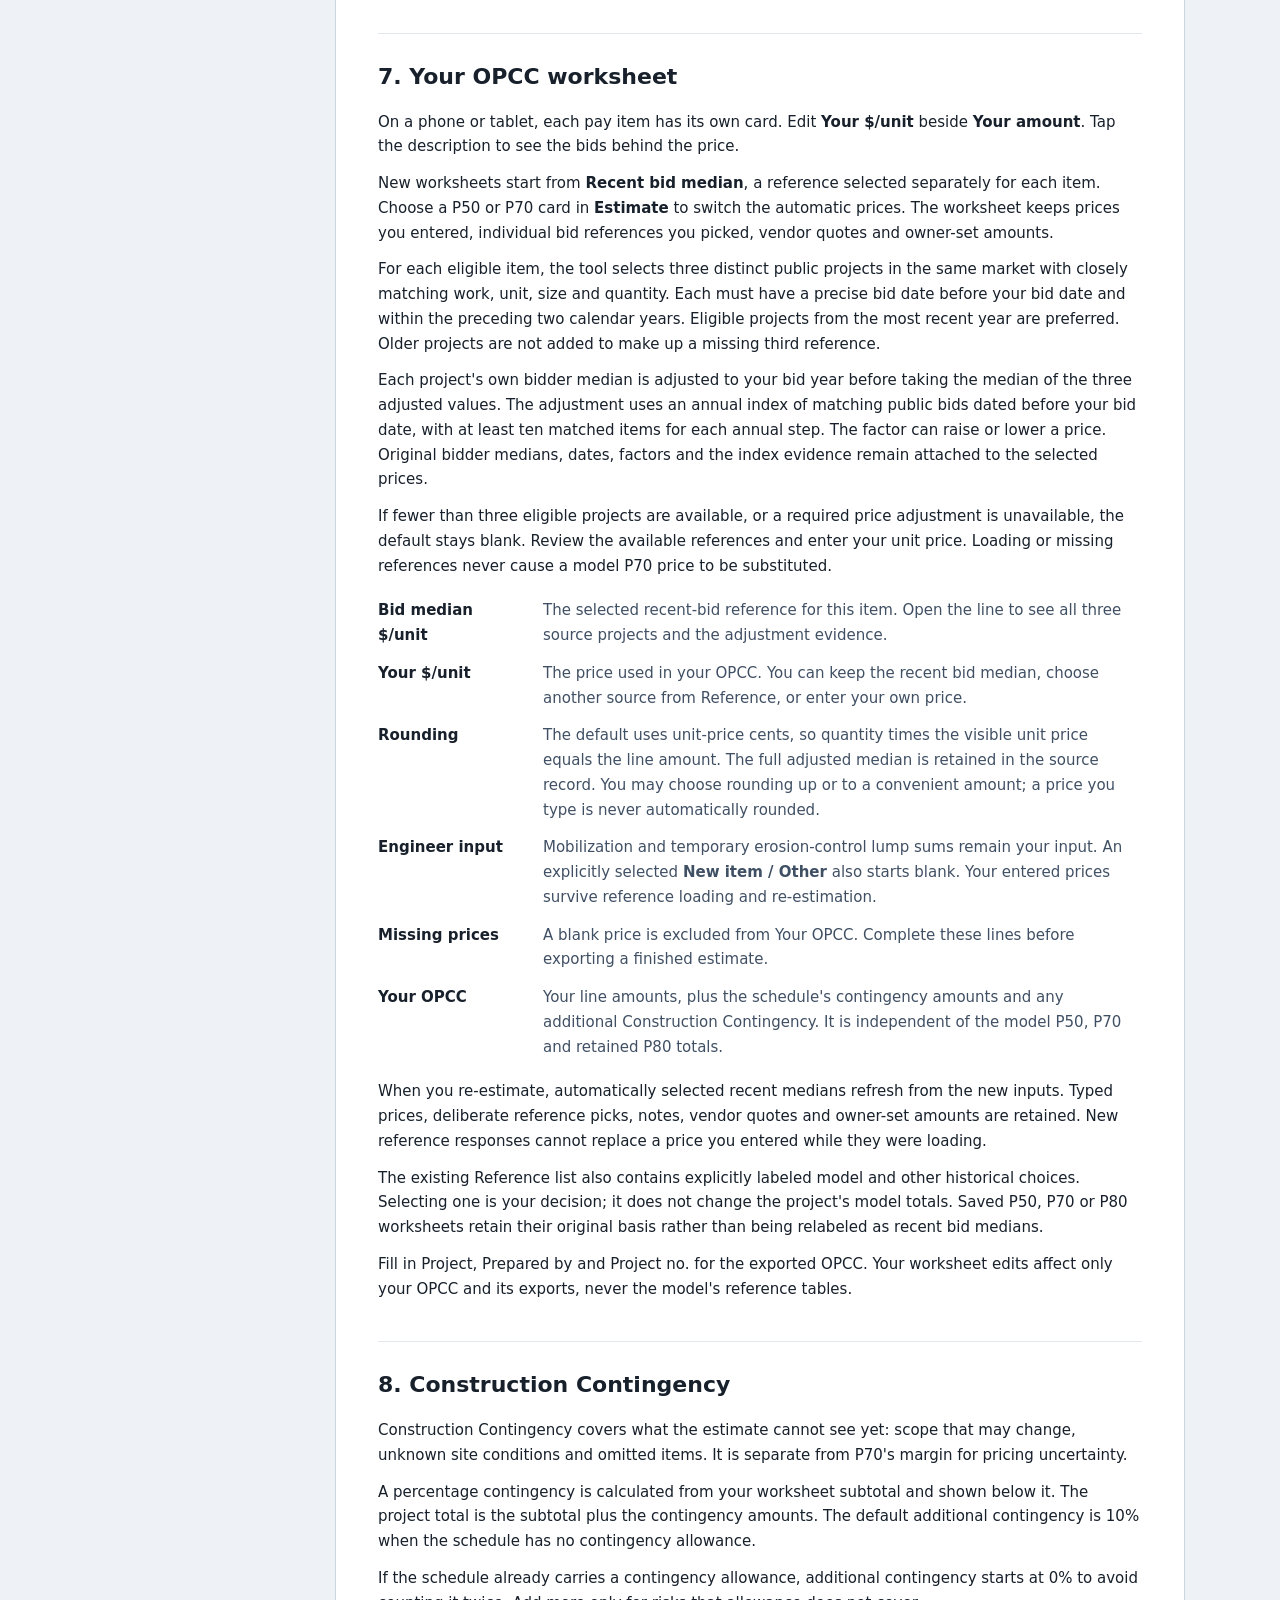
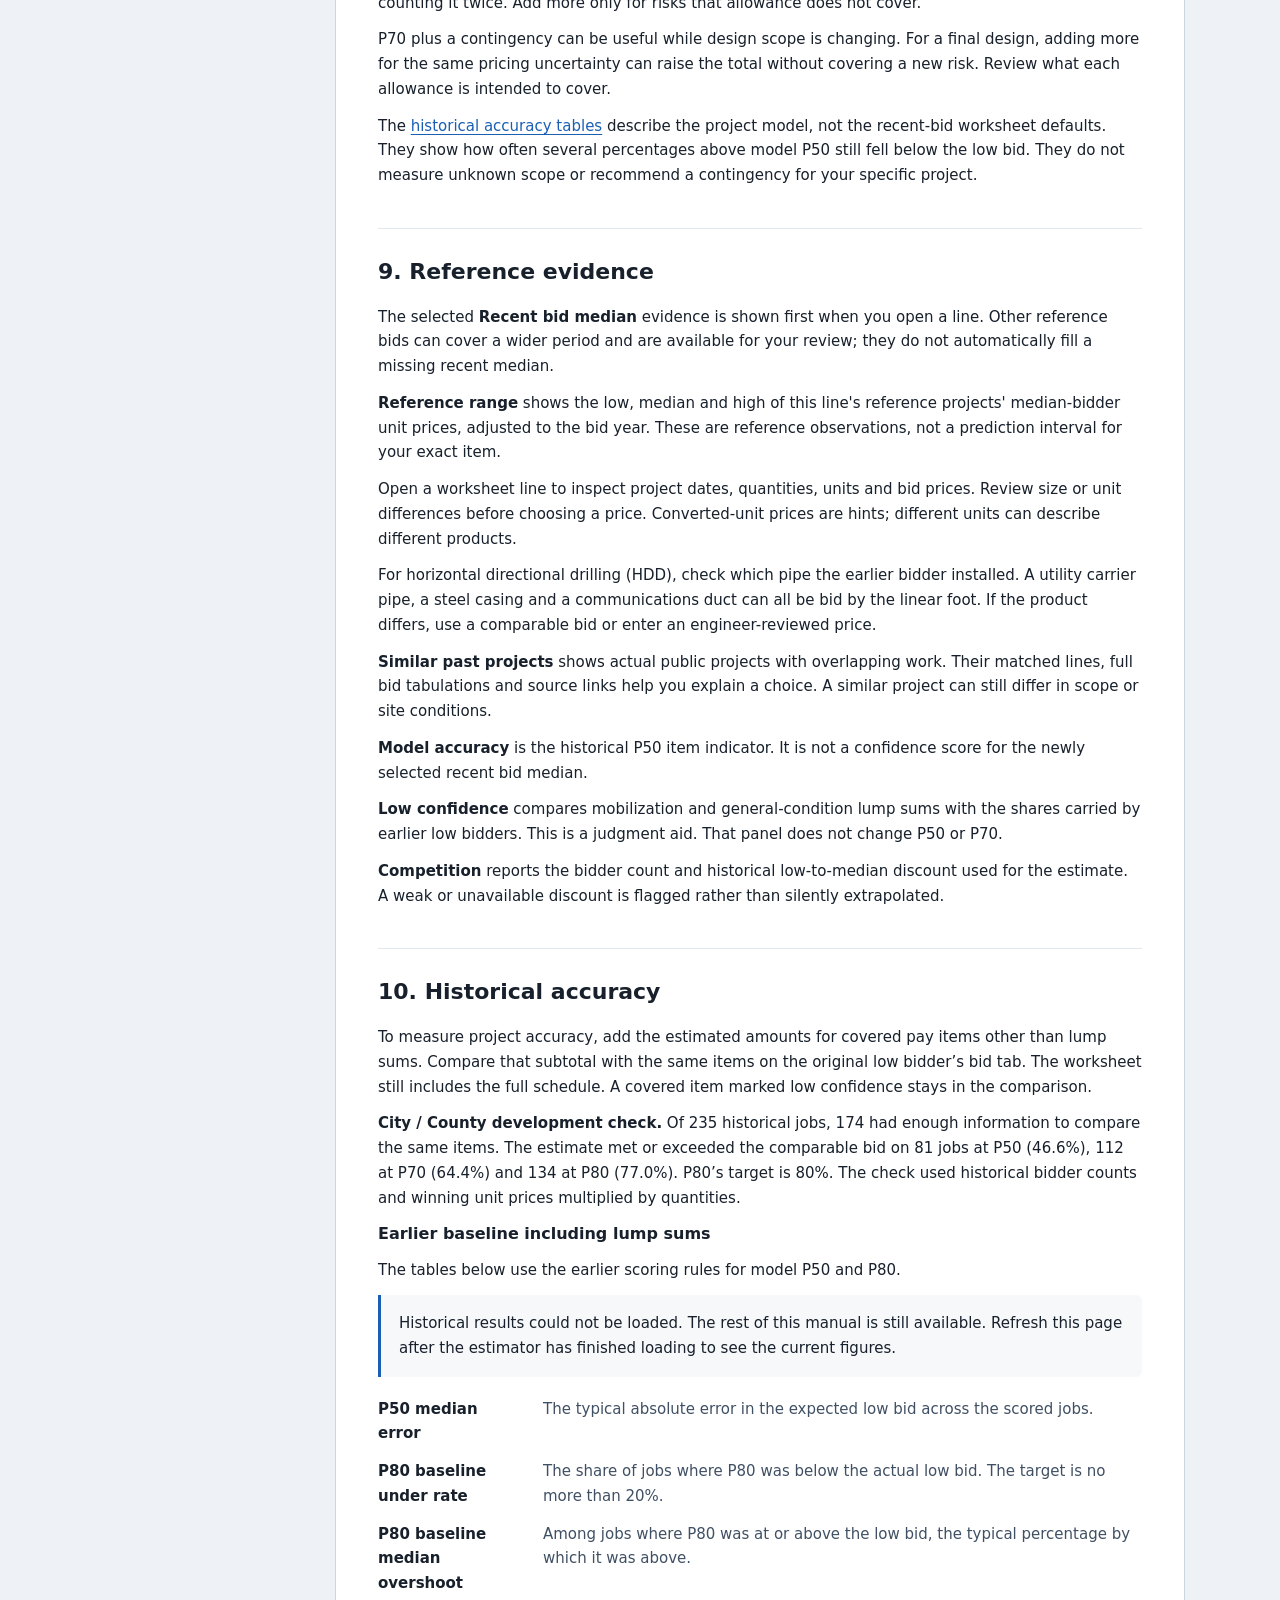
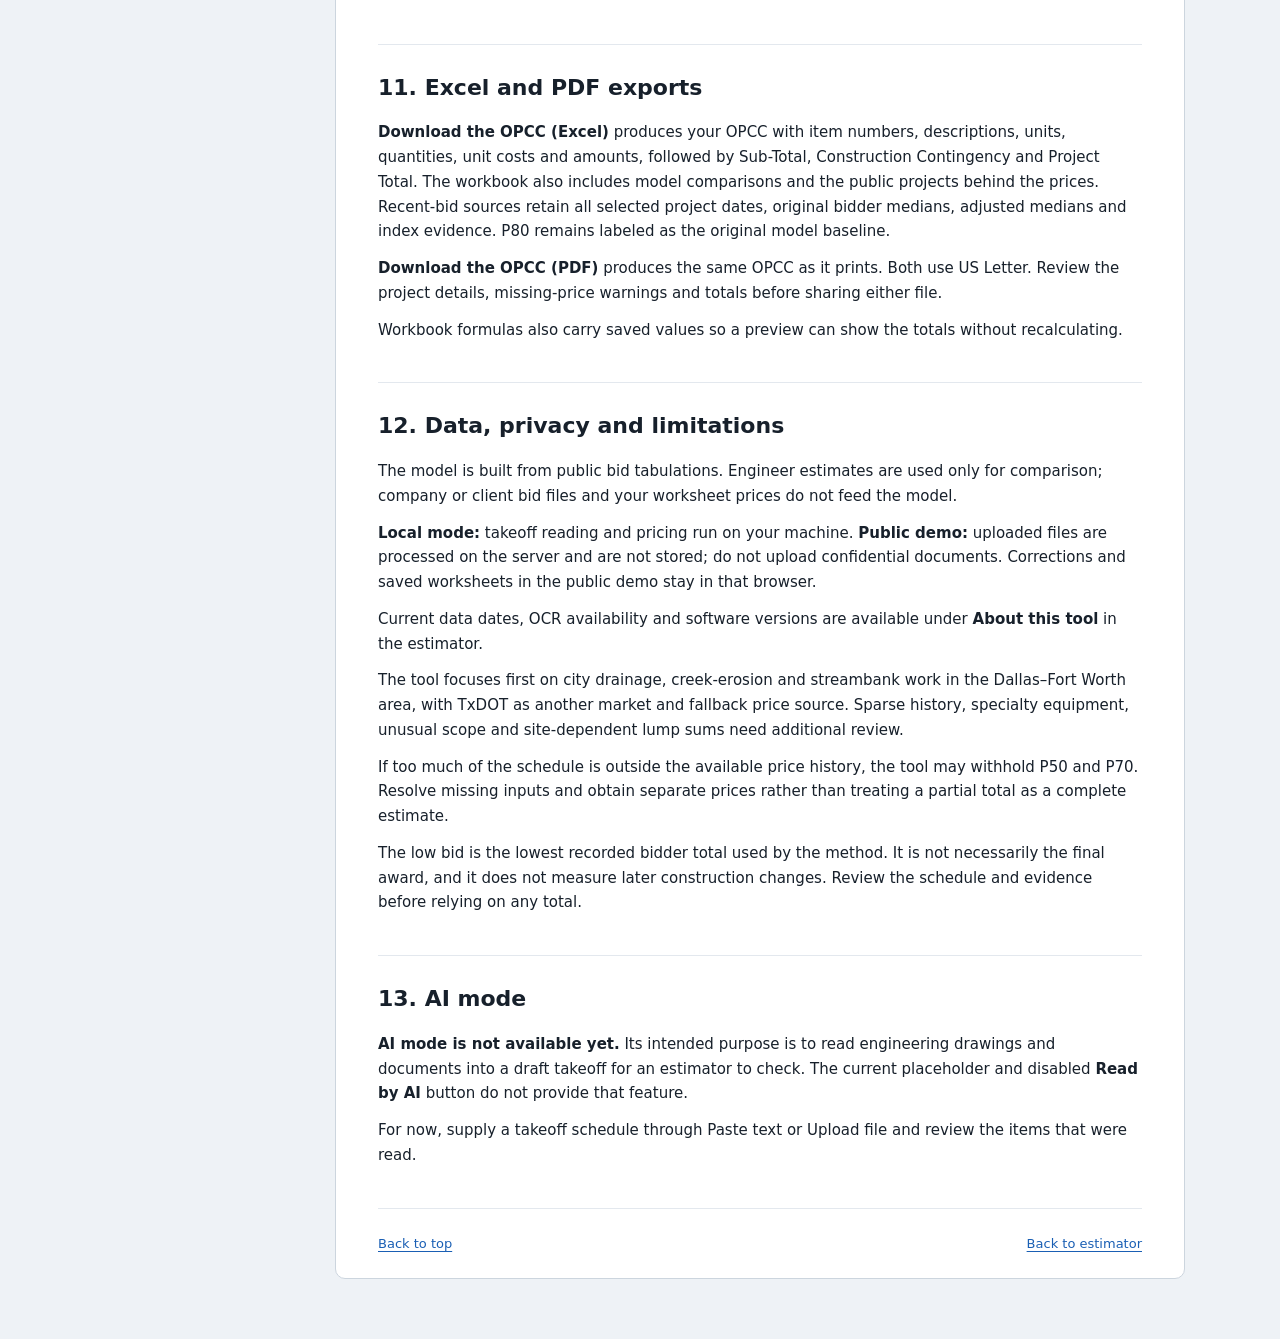
==== commit 60b0ad23: "Make takeoff review and worksheet prices usable on narrow screens" ====
--- a/ui/static/manual.html
+++ b/ui/static/manual.html
@@ -139,6 +139,7 @@
 
     <section id="worksheet">
       <h2>7. Your OPCC worksheet</h2>
+      <p>On a phone or tablet, each pay item has its own card. Edit <strong>Your $/unit</strong> beside <strong>Your amount</strong>. Tap the description to see the bids behind the price.</p>
       <p>New worksheets start from <strong>Recent bid median</strong>, a reference selected separately for each item. Choose a P50 or P70 card in <strong>Estimate</strong> to switch the automatic prices. The worksheet keeps prices you entered, individual bid references you picked, vendor quotes and owner-set amounts.</p>
       <p>For each eligible item, the tool selects three distinct public projects in the same market with closely matching work, unit, size and quantity. Each must have a precise bid date before your bid date and within the preceding two calendar years. Eligible projects from the most recent year are preferred. Older projects are not added to make up a missing third reference.</p>
       <p>Each project's own bidder median is adjusted to your bid year before taking the median of the three adjusted values. The adjustment uses an annual index of matching public bids dated before your bid date, with at least ten matched items for each annual step. The factor can raise or lower a price. Original bidder medians, dates, factors and the index evidence remain attached to the selected prices.</p>
--- a/ui/static/style.css
+++ b/ui/static/style.css
@@ -212,9 +212,17 @@
 
 .grid2 { display: grid; grid-template-columns: 1fr 1fr; gap: 14px; }
 .grid-input { display: grid; grid-template-columns: minmax(0, 1fr); gap: 10px; }
-.grid-project { display: grid; grid-template-columns: 1fr 0.9fr 1.15fr 1.15fr; gap: 18px; }
+.grid-project { display: grid; grid-template-columns: repeat(2, minmax(0, 1fr)); gap: 12px 24px; }
+.grid-project > div { min-width: 0; }
+.grid-project > [hidden] { display: none; }
+.grid-project .field { max-width: 36rem; }
+.supporting-result > summary { padding: 10px 13px; font-size: 14px; font-weight: 600; cursor: pointer; }
+.supporting-result[open] > summary { border-bottom: 1px solid var(--line-soft); }
 @media (max-width: 1150px) {
-  .grid2, .grid-input, .grid-project { grid-template-columns: 1fr; }
+  .grid2, .grid-input { grid-template-columns: 1fr; }
+}
+@media (max-width: 640px) {
+  .grid-project { grid-template-columns: minmax(0, 1fr); gap: 6px; }
 }
 
 /* ---------------------------------------------------------------- forms */
@@ -349,6 +357,13 @@
 /* the worksheet's description keeps room to be read: whole words, a sane minimum width */
 #result-table th.desc, #result-table td.desccell { min-width: 210px; }
 #result-table td.desccell .ldesc { overflow-wrap: break-word; }
+@media (min-width: 1101px) {
+  #result-table { table-layout: fixed; }
+  #result-table th { white-space: normal; }
+  #result-table td { overflow-wrap: anywhere; }
+  #result-table td.ref-range { white-space: normal; }
+  #result-table .yourcell input { min-width: 0; max-width: 100%; }
+}
 .money { font-family: var(--mono); white-space: nowrap; }
 .money.p50 { font-weight: 650; }
 .dim { color: var(--ink-faint); }
@@ -439,7 +454,7 @@
 }
 
 .headline { display: grid; grid-template-columns: minmax(0, 1fr) minmax(0, 1fr); gap: 14px; }
-@media (max-width: 1100px) { .headline { grid-template-columns: 1fr; } }
+@media (max-width: 600px) { .headline { grid-template-columns: minmax(0, 1fr); gap: 8px; } }
 .bigcard {
   background: var(--panel-2); border: 1px solid var(--line);
   border-radius: 6px; padding: 14px 16px; text-align: left; cursor: pointer;
@@ -915,3 +930,76 @@
 /* a price just set from the Reference column flashes once */
 @keyframes yourflash { 0% { background: var(--accent-wash); box-shadow: 0 0 0 3px var(--focus-ring); } 100% { background: transparent; box-shadow: none; } }
 .yourcell .yourp.flash { animation: yourflash 1.6s ease-out 1; }
+
+/* Keep each pay item's editable fields and amount together on narrow screens.
+   The desktop and phone views use the same controls, row order and headers. */
+@media (max-width: 1100px) {
+  #review-table, #result-table,
+  #review-body, #result-body, #result-foot { display: block; }
+  :is(#review-table, #result-table) > thead {
+    position: absolute; width: 1px; height: 1px; overflow: hidden; clip-path: inset(50%);
+  }
+  #grid-wrap, #p-worksheet > .tablewrap { padding: 0 10px 10px; }
+  :is(#review-body, #result-body) > tr[data-row],
+  #result-body > tr[data-line], #result-foot > .controw {
+    display: grid; grid-template-columns: repeat(2, minmax(0, 1fr));
+    gap: 9px 14px; margin-top: 10px; padding: 12px;
+    background: var(--panel); border: 1px solid var(--line); border-radius: 6px;
+  }
+  :is(#review-body, #result-body, #result-foot) > :is(tr[data-line], tr[data-row]) > td {
+    display: block; min-width: 0; padding: 0; border: 0; text-align: left; white-space: normal;
+  }
+  :is(#review-body, #result-body, #result-foot) > tr > td[data-label]::before,
+  #result-foot .controw > td::before {
+    display: block; margin-bottom: 3px; color: var(--ink-faint); font: 550 12px/1.35 var(--sans);
+  }
+  :is(#review-body, #result-body) > tr > td[data-label]::before { content: attr(data-label); }
+  :is(#review-body, #result-body, #result-foot) :is(.tags, .badge) { max-width: 100%; white-space: normal; }
+  :is(#review-body, #result-body, #result-foot) .cellinput { text-align: left; border-color: var(--line); }
+  :is(#review-body, #result-body, #result-foot) .cellinput.flag { border-color: var(--warn-line); }
+  #review-body > tr > td:is(:nth-child(3), :nth-child(6)) { grid-column: 1 / -1; }
+  #review-body > tr > td:first-child { display: flex; align-items: center; gap: 6px; }
+  #review-body > tr > td:first-child::before { margin: 0; }
+  #review-body > tr > td:first-child input { width: 18px; height: 18px; }
+  #review-body > tr > td:last-child { align-self: end; }
+  #review-body .row-actions { flex-wrap: wrap; gap: 5px; }
+  #review-body .cpctcell { min-width: 0; }
+  #review-body > .checkrow, #result-body > .judgrow { border-inline-start: 3px solid var(--warn); }
+  #result-body > :is(.st-amount-missing, .st-unpriced) { border-inline-start: 3px solid var(--bad); }
+  :is(#review-body, #result-body) > tr > td:first-child { box-shadow: none; }
+  #result-body > tr[data-line] {
+    grid-template-columns: repeat(4, minmax(0, 1fr));
+    grid-template-areas: "item desc desc desc" "qty qty unit unit" "price price amount amount"
+                         "model model range range" "accuracy accuracy accuracy accuracy"
+                         "ref ref ref ref" "note note note note";
+  }
+  #result-body > tr[data-line] > td:nth-child(1) { grid-area: item; }
+  #result-body > tr[data-line] > td:nth-child(2) { grid-area: desc; font-weight: 600; }
+  #result-body > tr[data-line] > td:nth-child(3) { grid-area: qty; }
+  #result-body > tr[data-line] > td:nth-child(4) { grid-area: unit; }
+  #result-body > tr[data-line] > td:nth-child(5) { grid-area: model; }
+  #result-body > tr[data-line] > td:nth-child(6) { grid-area: range; }
+  #result-body > tr[data-line] > td:nth-child(7) { grid-area: accuracy; }
+  #result-body > tr[data-line] > td:nth-child(8) { grid-area: price; }
+  #result-body > tr[data-line] > td:nth-child(9) { grid-area: ref; }
+  #result-body > tr[data-line] > td:nth-child(10) { grid-area: amount; }
+  #result-body > tr[data-line] > td:nth-child(11) { grid-area: note; }
+  #result-body .desccell .dim { font-weight: 400; }
+  #result-body .yourcell .yourp, #result-body .refcell select { width: 100%; max-width: none; }
+  #result-body > tr.detail, #result-body > tr.detail > td { display: block; min-width: 0; }
+  #result-body .detailbox { position: static; max-width: none; }
+  #result-body .detailcols { grid-template-columns: minmax(0, 1fr); }
+  #result-body .detailcols dt { white-space: normal; }
+  #result-foot > tr:not(.controw) {
+    display: grid; grid-template-columns: minmax(0, 1fr) minmax(0, 40%);
+  }
+  #result-foot > tr:not(.controw) > td { display: block; overflow-wrap: anywhere; white-space: normal; }
+  #result-foot > tr:not(.controw) > td:first-child { text-align: left; }
+  #result-foot > tr:not(.controw) > td:last-child, #result-foot .controw > td:empty { display: none; }
+  #result-foot .controw > td:is(:nth-child(1), :nth-child(2), :nth-child(11)) { grid-column: 1 / -1; }
+  #result-foot .controw > td:nth-child(1)::before { content: "Item"; }
+  #result-foot .controw > td:nth-child(5)::before { content: "Model"; }
+  #result-foot .controw > td:nth-child(8)::before { content: "Your contingency"; }
+  #result-foot .controw > td:nth-child(10)::before { content: "Your amount"; }
+  #result-foot .controw > td:nth-child(11)::before { content: "Note"; }
+}
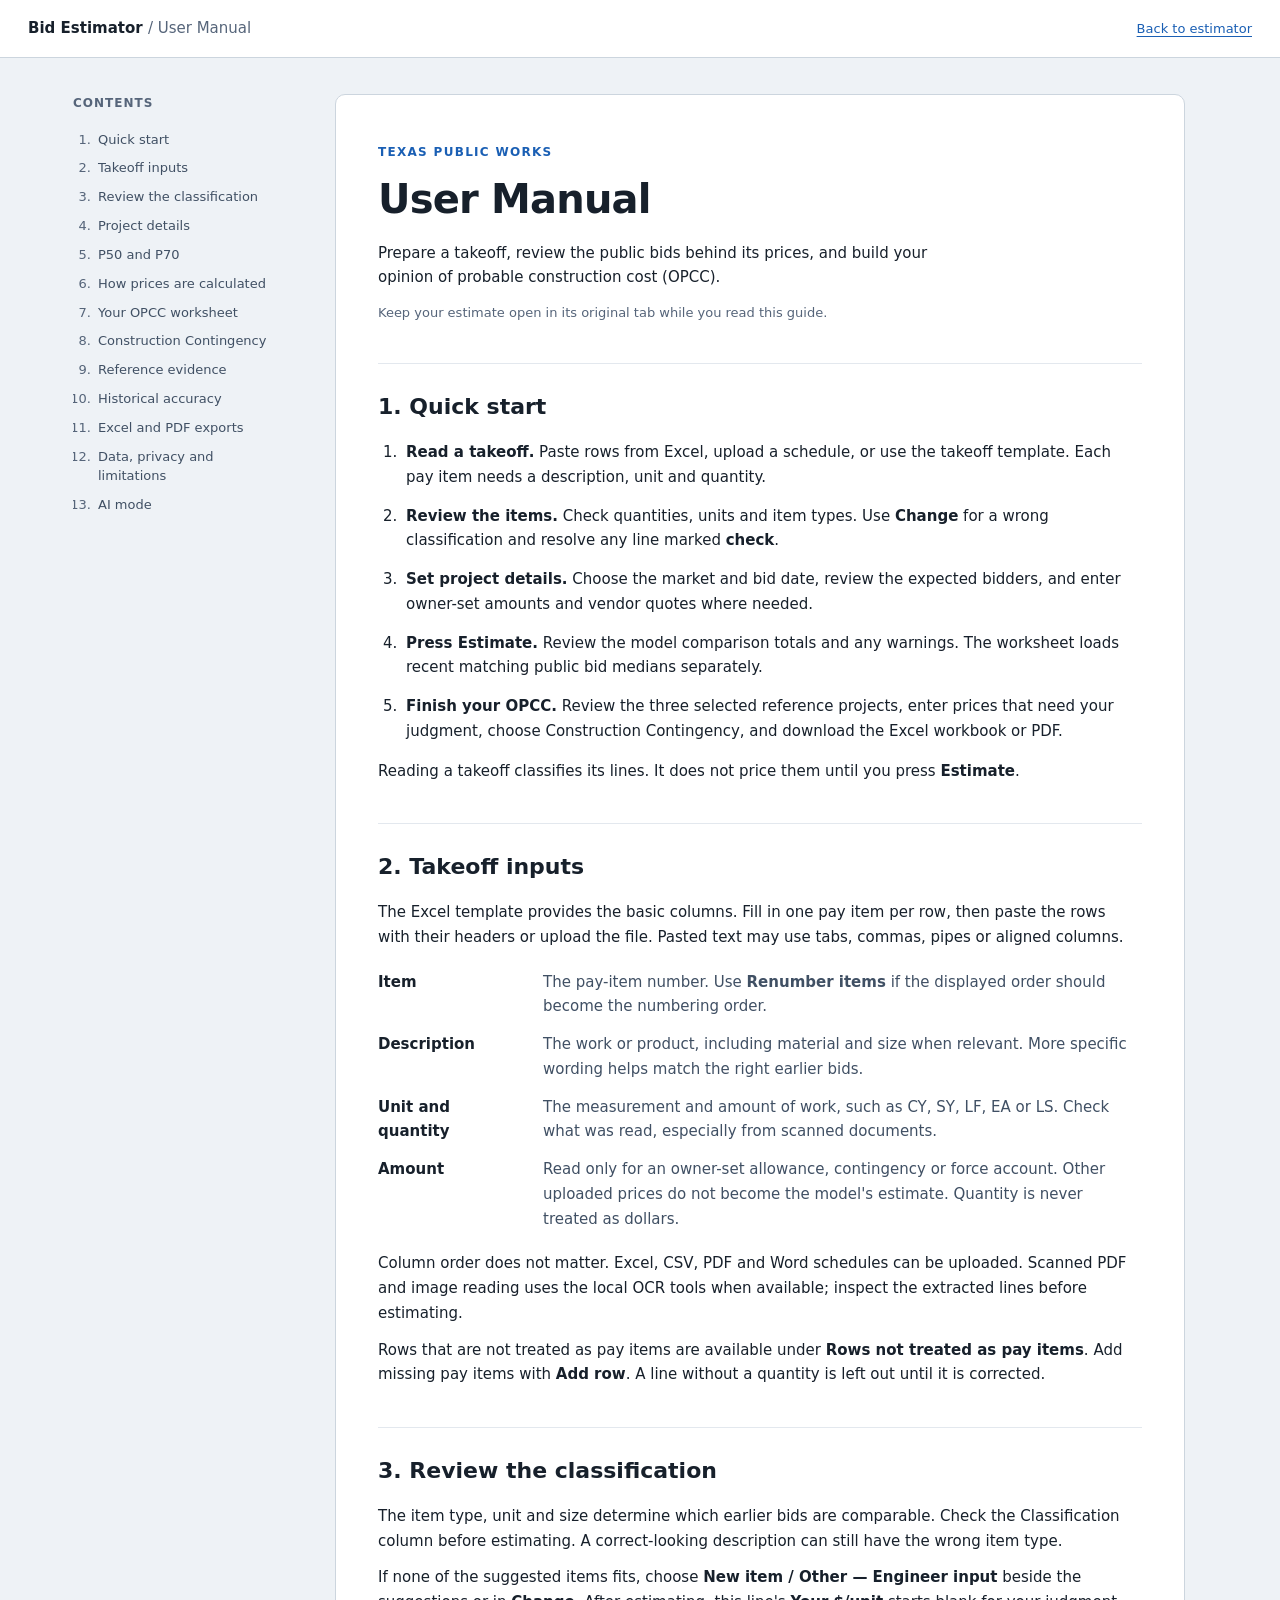
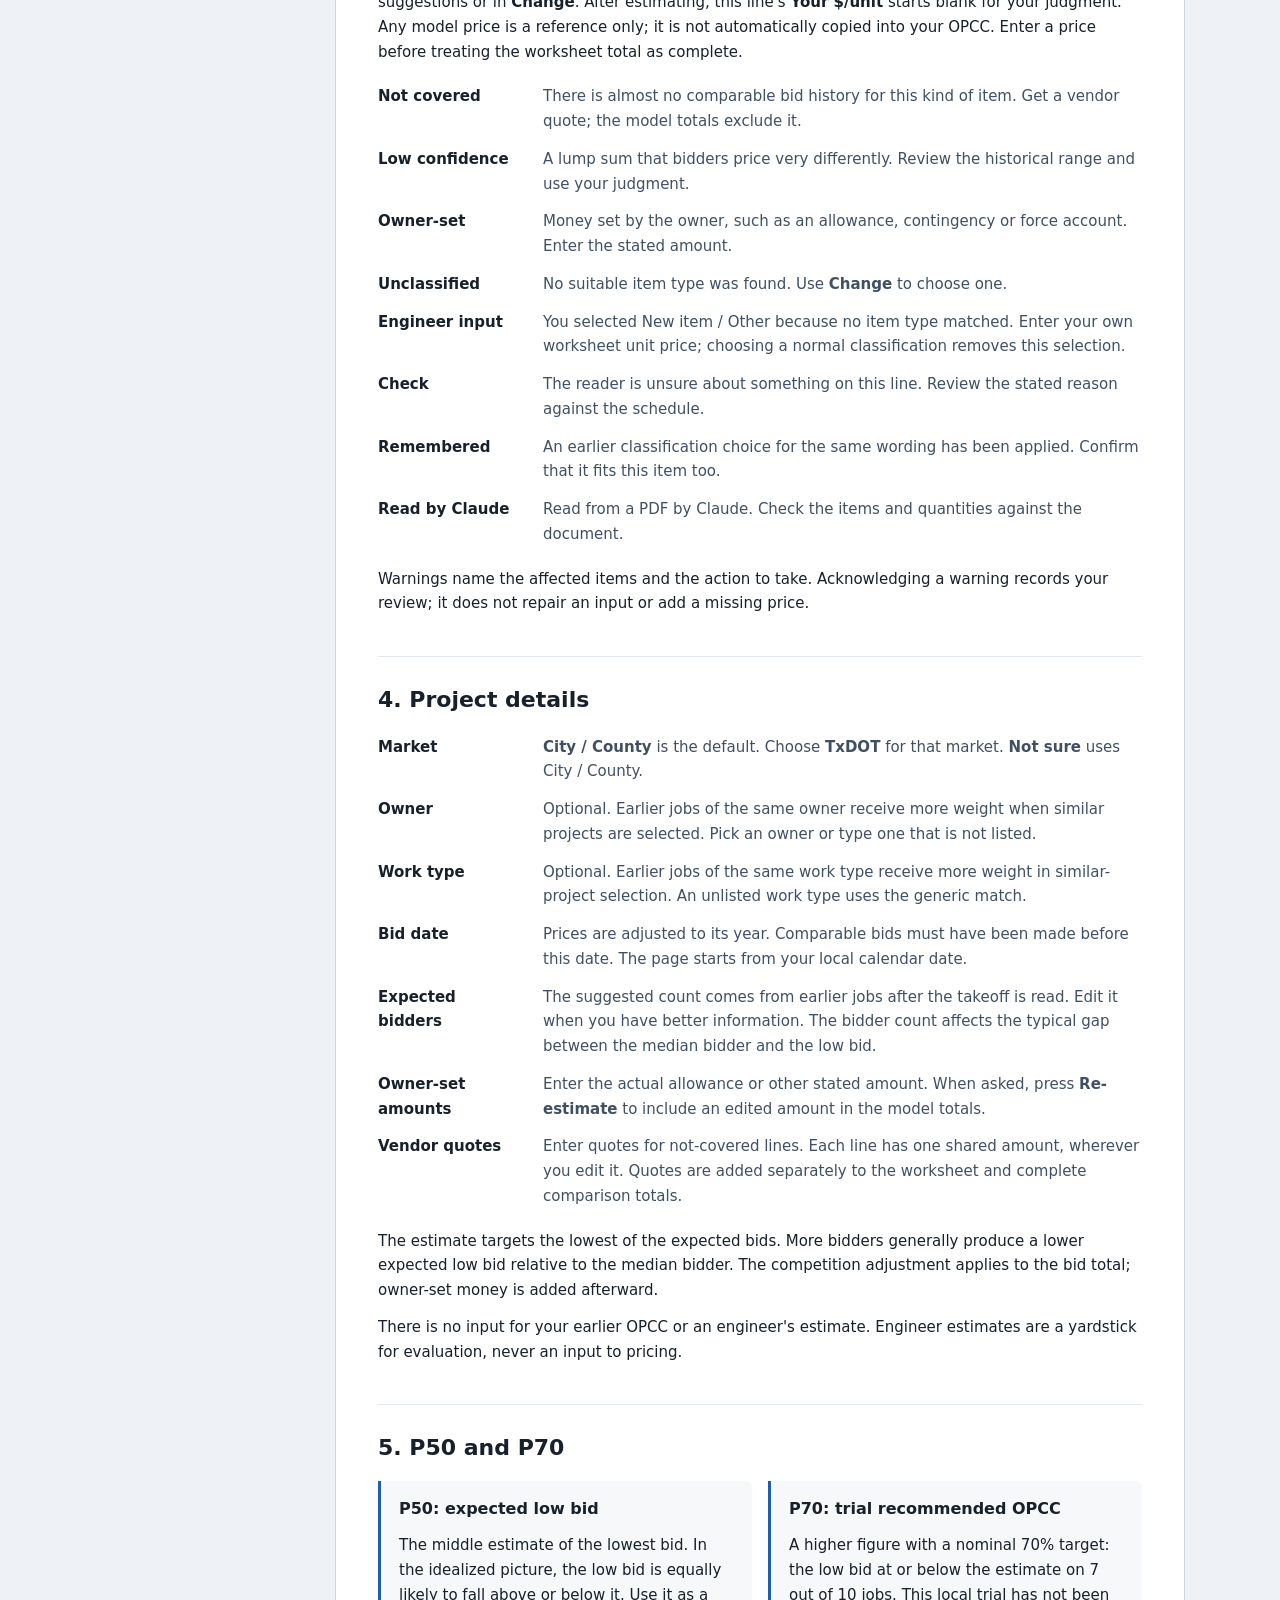
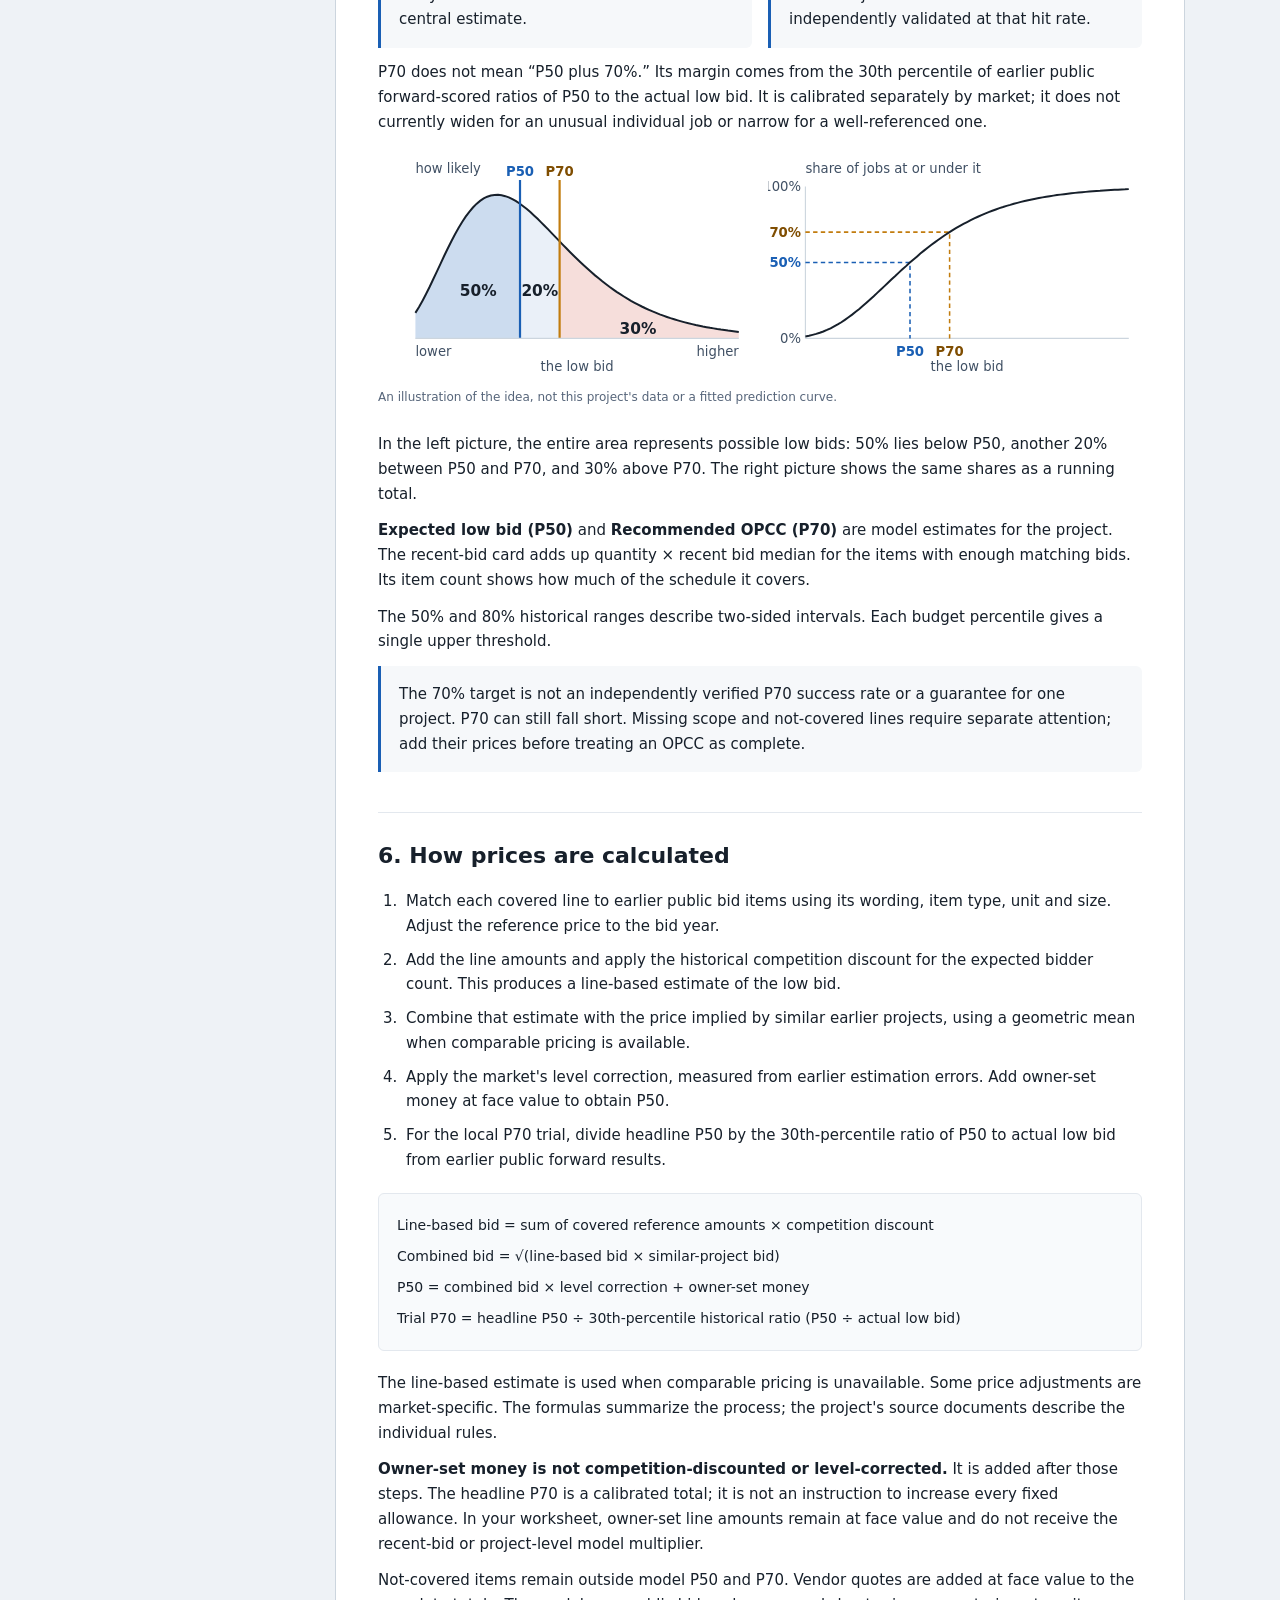
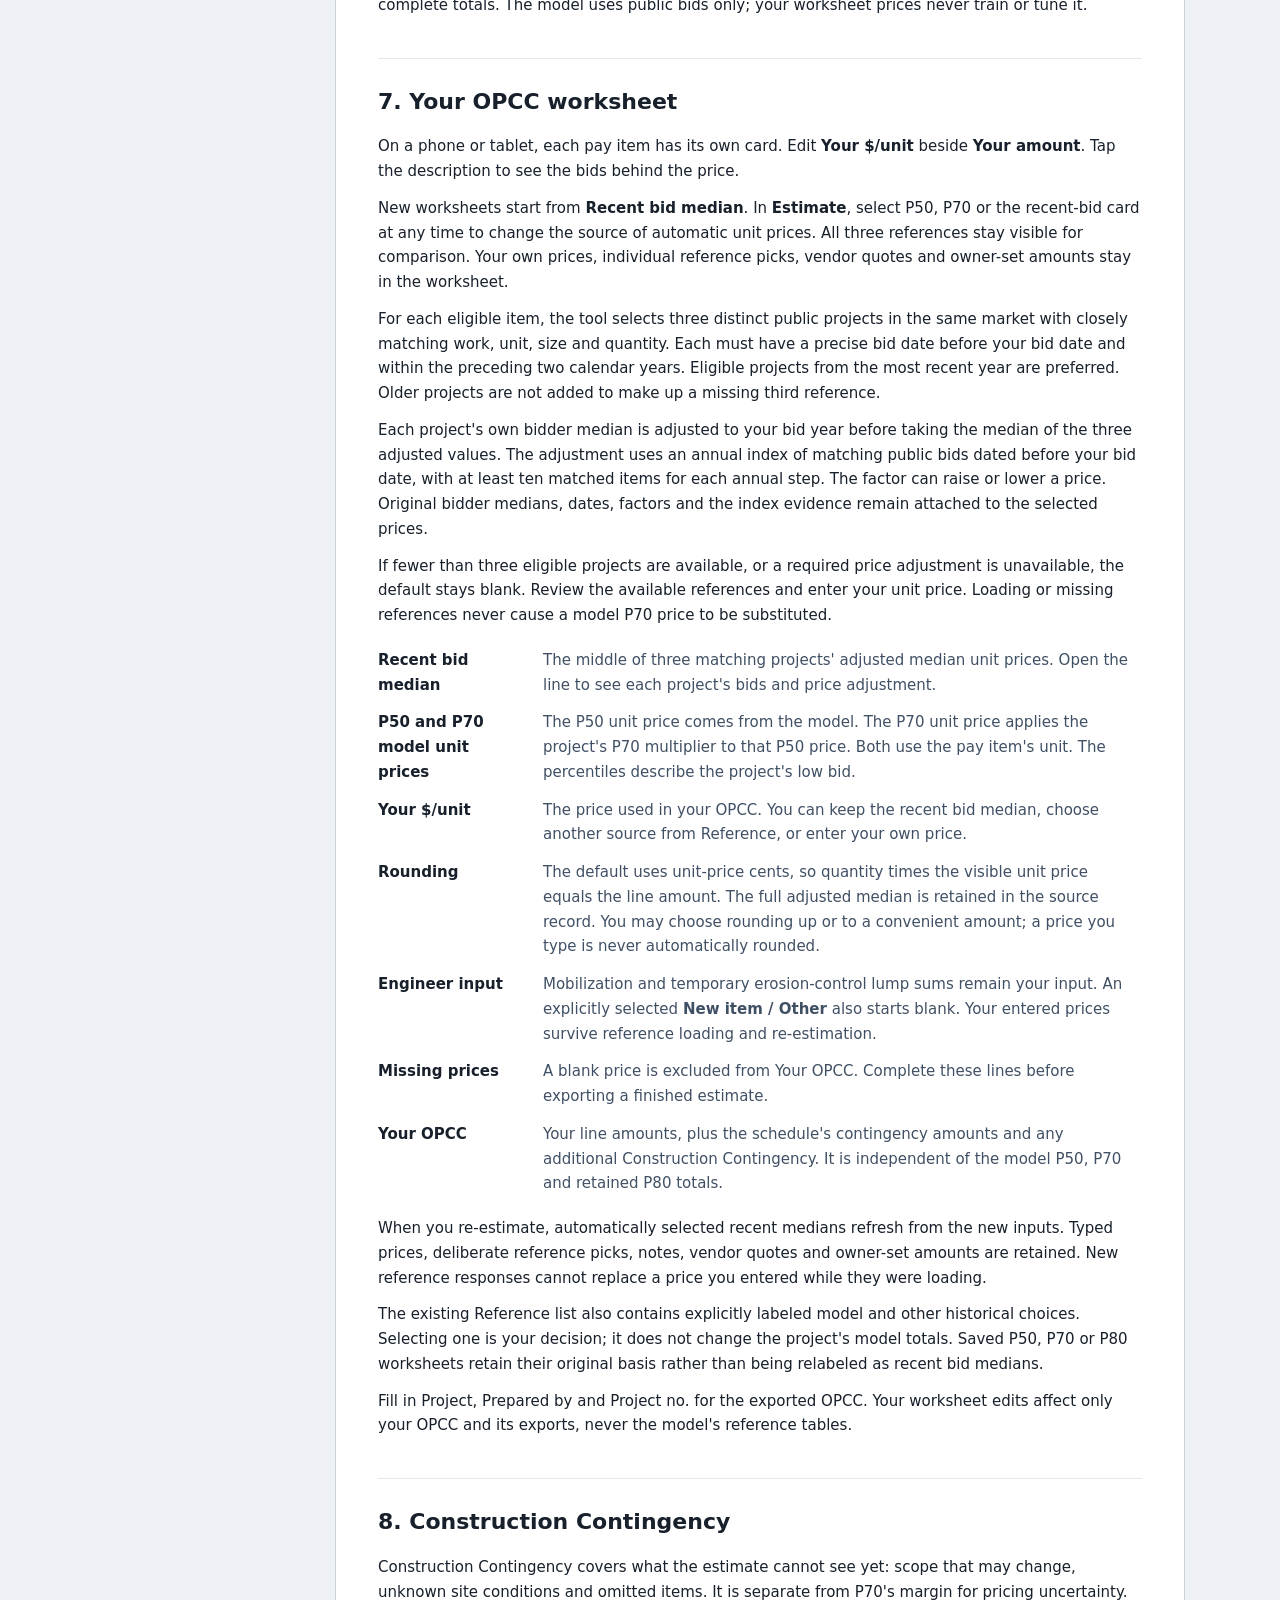
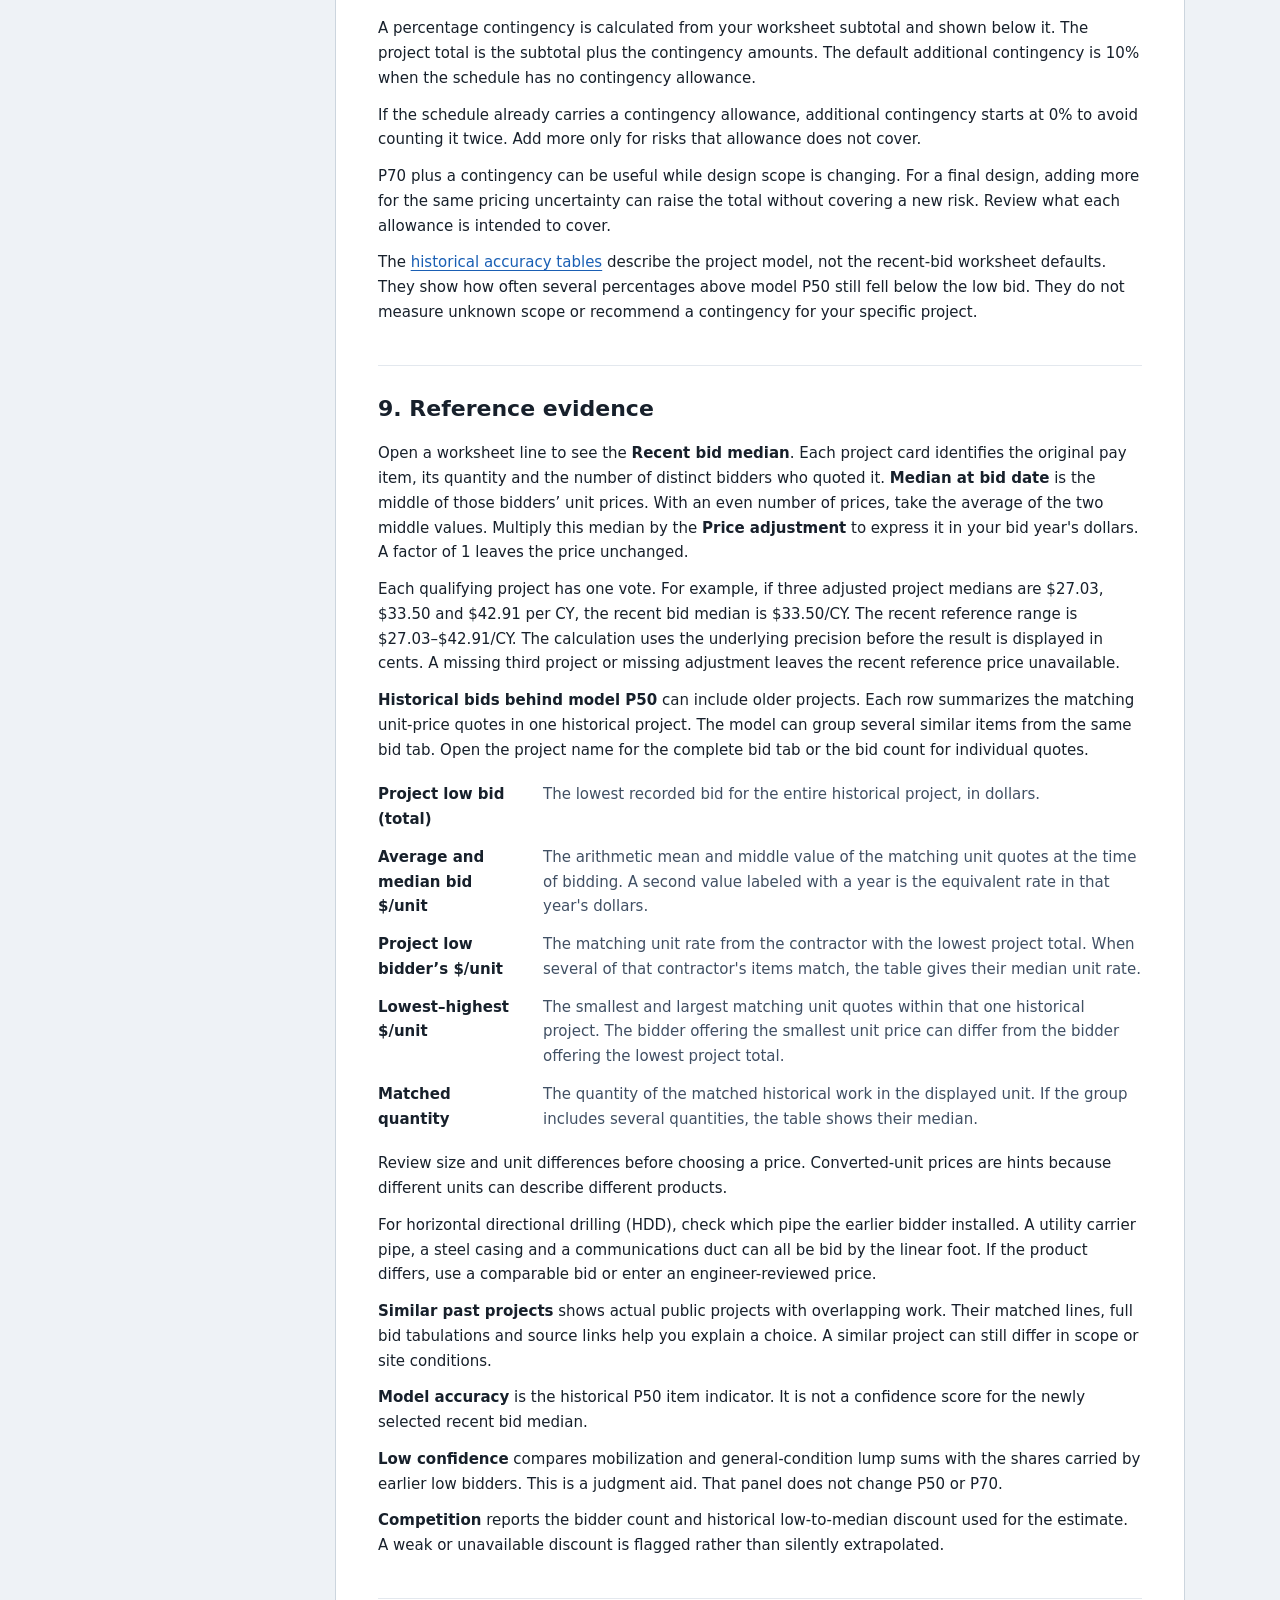
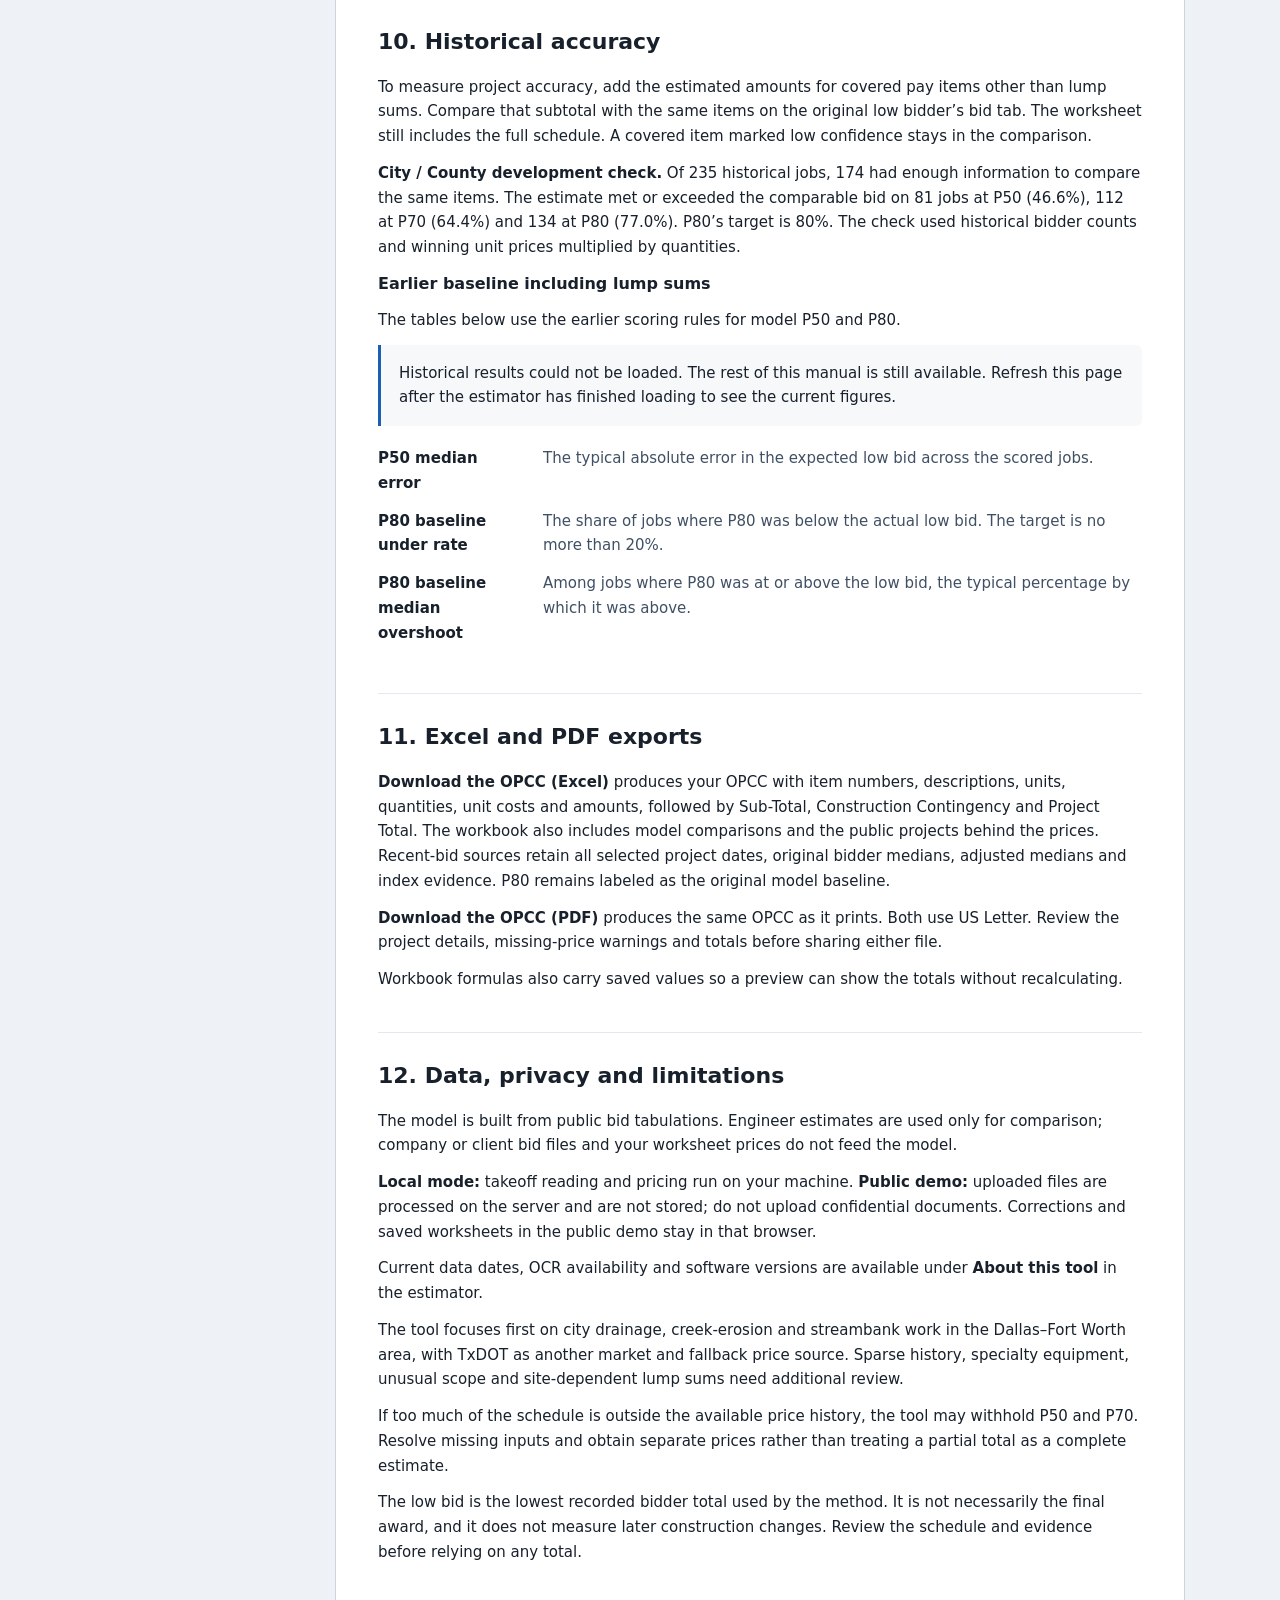
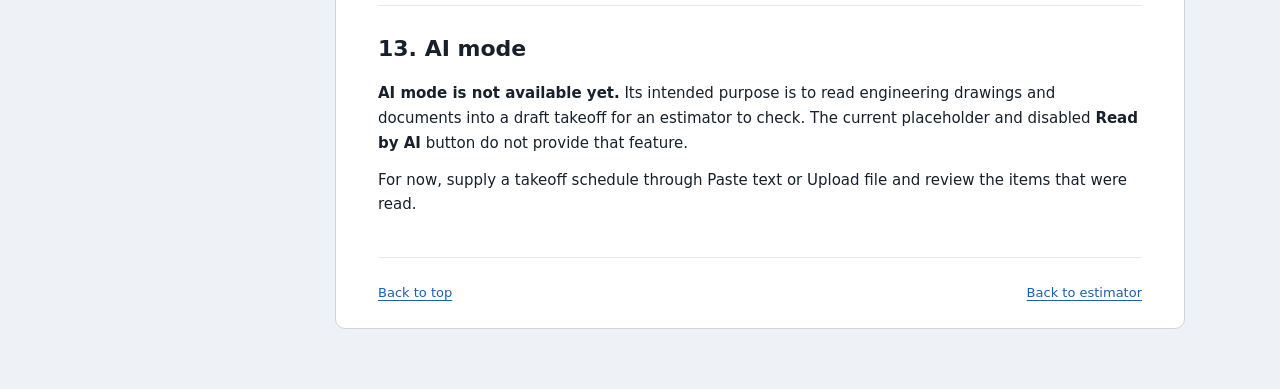
==== commit c0bbd201: "Compare recent bid medians with P50 and P70 unit prices and put export last" ====
--- a/ui/static/manual.html
+++ b/ui/static/manual.html
@@ -112,7 +112,7 @@
         <figcaption>An illustration of the idea, not this project's data or a fitted prediction curve.</figcaption>
       </figure>
       <p>In the left picture, the entire area represents possible low bids: 50% lies below P50, another 20% between P50 and P70, and 30% above P70. The right picture shows the same shares as a running total.</p>
-      <p>Select <strong>Expected low bid (P50)</strong> or <strong>Recommended OPCC (P70)</strong> to use that estimate's automatic unit prices in the worksheet. The selected card has a highlighted border.</p>
+      <p><strong>Expected low bid (P50)</strong> and <strong>Recommended OPCC (P70)</strong> are model estimates for the project. The recent-bid card adds up quantity × recent bid median for the items with enough matching bids. Its item count shows how much of the schedule it covers.</p>
       <p>The 50% and 80% historical ranges describe two-sided intervals. Each budget percentile gives a single upper threshold.</p>
       <p class="manual-callout">The 70% target is not an independently verified P70 success rate or a guarantee for one project. P70 can still fall short. Missing scope and not-covered lines require separate attention; add their prices before treating an OPCC as complete.</p>
     </section>
@@ -140,12 +140,13 @@
     <section id="worksheet">
       <h2>7. Your OPCC worksheet</h2>
       <p>On a phone or tablet, each pay item has its own card. Edit <strong>Your $/unit</strong> beside <strong>Your amount</strong>. Tap the description to see the bids behind the price.</p>
-      <p>New worksheets start from <strong>Recent bid median</strong>, a reference selected separately for each item. Choose a P50 or P70 card in <strong>Estimate</strong> to switch the automatic prices. The worksheet keeps prices you entered, individual bid references you picked, vendor quotes and owner-set amounts.</p>
+      <p>New worksheets start from <strong>Recent bid median</strong>. In <strong>Estimate</strong>, select P50, P70 or the recent-bid card at any time to change the source of automatic unit prices. All three references stay visible for comparison. Your own prices, individual reference picks, vendor quotes and owner-set amounts stay in the worksheet.</p>
       <p>For each eligible item, the tool selects three distinct public projects in the same market with closely matching work, unit, size and quantity. Each must have a precise bid date before your bid date and within the preceding two calendar years. Eligible projects from the most recent year are preferred. Older projects are not added to make up a missing third reference.</p>
       <p>Each project's own bidder median is adjusted to your bid year before taking the median of the three adjusted values. The adjustment uses an annual index of matching public bids dated before your bid date, with at least ten matched items for each annual step. The factor can raise or lower a price. Original bidder medians, dates, factors and the index evidence remain attached to the selected prices.</p>
       <p>If fewer than three eligible projects are available, or a required price adjustment is unavailable, the default stays blank. Review the available references and enter your unit price. Loading or missing references never cause a model P70 price to be substituted.</p>
       <dl class="manual-definitions">
-        <dt>Bid median $/unit</dt><dd>The selected recent-bid reference for this item. Open the line to see all three source projects and the adjustment evidence.</dd>
+        <dt>Recent bid median</dt><dd>The middle of three matching projects' adjusted median unit prices. Open the line to see each project's bids and price adjustment.</dd>
+        <dt>P50 and P70 model unit prices</dt><dd>The P50 unit price comes from the model. The P70 unit price applies the project's P70 multiplier to that P50 price. Both use the pay item's unit. The percentiles describe the project's low bid.</dd>
         <dt>Your $/unit</dt><dd>The price used in your OPCC. You can keep the recent bid median, choose another source from Reference, or enter your own price.</dd>
         <dt>Rounding</dt><dd>The default uses unit-price cents, so quantity times the visible unit price equals the line amount. The full adjusted median is retained in the source record. You may choose rounding up or to a convenient amount; a price you type is never automatically rounded.</dd>
         <dt>Engineer input</dt><dd>Mobilization and temporary erosion-control lump sums remain your input. An explicitly selected <strong>New item / Other</strong> also starts blank. Your entered prices survive reference loading and re-estimation.</dd>
@@ -168,9 +169,17 @@
 
     <section id="references">
       <h2>9. Reference evidence</h2>
-      <p>The selected <strong>Recent bid median</strong> evidence is shown first when you open a line. Other reference bids can cover a wider period and are available for your review; they do not automatically fill a missing recent median.</p>
-      <p><strong>Reference range</strong> shows the low, median and high of this line's reference projects' median-bidder unit prices, adjusted to the bid year. These are reference observations, not a prediction interval for your exact item.</p>
-      <p>Open a worksheet line to inspect project dates, quantities, units and bid prices. Review size or unit differences before choosing a price. Converted-unit prices are hints; different units can describe different products.</p>
+      <p>Open a worksheet line to see the <strong>Recent bid median</strong>. Each project card identifies the original pay item, its quantity and the number of distinct bidders who quoted it. <strong>Median at bid date</strong> is the middle of those bidders’ unit prices. With an even number of prices, take the average of the two middle values. Multiply this median by the <strong>Price adjustment</strong> to express it in your bid year's dollars. A factor of 1 leaves the price unchanged.</p>
+      <p>Each qualifying project has one vote. For example, if three adjusted project medians are $27.03, $33.50 and $42.91 per CY, the recent bid median is $33.50/CY. The recent reference range is $27.03–$42.91/CY. The calculation uses the underlying precision before the result is displayed in cents. A missing third project or missing adjustment leaves the recent reference price unavailable.</p>
+      <p><strong>Historical bids behind model P50</strong> can include older projects. Each row summarizes the matching unit-price quotes in one historical project. The model can group several similar items from the same bid tab. Open the project name for the complete bid tab or the bid count for individual quotes.</p>
+      <dl class="manual-definitions">
+        <dt>Project low bid (total)</dt><dd>The lowest recorded bid for the entire historical project, in dollars.</dd>
+        <dt>Average and median bid $/unit</dt><dd>The arithmetic mean and middle value of the matching unit quotes at the time of bidding. A second value labeled with a year is the equivalent rate in that year's dollars.</dd>
+        <dt>Project low bidder’s $/unit</dt><dd>The matching unit rate from the contractor with the lowest project total. When several of that contractor's items match, the table gives their median unit rate.</dd>
+        <dt>Lowest–highest $/unit</dt><dd>The smallest and largest matching unit quotes within that one historical project. The bidder offering the smallest unit price can differ from the bidder offering the lowest project total.</dd>
+        <dt>Matched quantity</dt><dd>The quantity of the matched historical work in the displayed unit. If the group includes several quantities, the table shows their median.</dd>
+      </dl>
+      <p>Review size and unit differences before choosing a price. Converted-unit prices are hints because different units can describe different products.</p>
       <p>For horizontal directional drilling (HDD), check which pipe the earlier bidder installed. A utility carrier pipe, a steel casing and a communications duct can all be bid by the linear foot. If the product differs, use a comparable bid or enter an engineer-reviewed price.</p>
       <p><strong>Similar past projects</strong> shows actual public projects with overlapping work. Their matched lines, full bid tabulations and source links help you explain a choice. A similar project can still differ in scope or site conditions.</p>
       <p><strong>Model accuracy</strong> is the historical P50 item indicator. It is not a confidence score for the newly selected recent bid median.</p>
--- a/ui/static/style.css
+++ b/ui/static/style.css
@@ -781,8 +781,12 @@
 td.refcell .selected-source { margin-bottom: 5px; font-size: 12px; white-space: normal; overflow-wrap: anywhere; }
 .history-evidence { margin-bottom: 16px; padding-bottom: 14px; border-bottom: 1px solid var(--line); }
 .history-evidence p { margin: 6px 0; }
-.history-evidence ol, .history-evidence ul { padding-left: 22px; }
-.history-evidence li { margin: 8px 0; overflow-wrap: anywhere; }
+.history-projects { display: grid; grid-template-columns: repeat(auto-fit, minmax(min(100%, 220px), 1fr)); gap: 8px; margin-top: 8px; }
+.history-project { min-width: 0; padding: 10px; border: 1px solid var(--line-soft); border-radius: 5px; background: var(--panel); overflow-wrap: anywhere; }
+.history-project > .dim { margin: 3px 0 5px; }
+.history-prices { display: grid; grid-template-columns: minmax(0, 1fr) auto; gap: 3px 8px; margin: 7px 0; }
+.history-prices dt { color: var(--ink-dim); }
+.history-prices dd { margin: 0; text-align: right; font-variant-numeric: tabular-nums; }
 td.refcell .dim { font-size: 12px; }
 .cellinput.note { width: 100%; }
 /* a line of the worksheet opens its references on a click anywhere on it
@@ -839,6 +843,17 @@
    narrow screen instead of breaking every word */
 .refscroll { overflow-x: auto; }
 .refscroll > table.reftable { min-width: 900px; }
+.refscroll > table.reftable > thead th { white-space: normal; }
+@media (max-width: 760px) {
+  .refscroll > table.ref-overview { display: block; min-width: 0; }
+  .ref-overview > thead { position: absolute; width: 1px; height: 1px; overflow: hidden; clip-path: inset(50%); }
+  .ref-overview > tbody { display: block; }
+  .ref-overview > tbody > tr:not(.bidsrow) { display: grid; grid-template-columns: repeat(2, minmax(0, 1fr)); gap: 6px 10px; padding: 9px 0; border-top: 1px solid var(--line); }
+  .ref-overview > tbody > tr:not(.bidsrow) > td { padding: 0; border: 0; text-align: left; white-space: normal; }
+  .ref-overview > tbody > tr:not(.bidsrow) > td:is(:nth-child(2), :nth-child(5), :last-child) { grid-column: 1 / -1; }
+  .ref-overview > tbody > tr:not(.bidsrow) > td[data-label]::before { content: attr(data-label); display: block; font: 600 12px var(--sans); color: var(--ink-dim); }
+  .ref-overview .bidsbox { padding: 4px 0; }
+}
 
 /* -------------------------------------------------------- public demo */
 /* The server marks the page <html data-public="1"> in public-demo mode
@@ -1003,3 +1018,27 @@
   #result-foot .controw > td:nth-child(10)::before { content: "Your amount"; }
   #result-foot .controw > td:nth-child(11)::before { content: "Note"; }
 }
+
+.basis-instruction { margin-bottom: 8px; color: var(--ink-dim); font-size: 13px; }
+.bigcard .coverage { margin-top: 4px; color: var(--ink-dim); font-size: 12px; }
+@media (min-width: 760px) {
+  .headline { grid-template-columns: repeat(3, minmax(0, 1fr)); }
+}
+@media (max-width: 759px) {
+  .headline { grid-template-columns: minmax(0, 1fr); }
+}
+.unit-comparison .rate-list { display: grid; gap: 4px; }
+.unit-comparison [data-rate] {
+  display: flex; flex-wrap: wrap; justify-content: space-between; align-items: baseline; gap: 0 6px;
+}
+.unit-comparison .comparison-label { color: var(--ink-dim); font: 500 12px/1.35 var(--sans); }
+.unit-comparison .comparison-value { font-family: var(--mono); font-variant-numeric: tabular-nums; }
+@media (max-width: 1100px) {
+  #result-body > tr[data-line] {
+    grid-template-areas: "item desc desc desc" "qty qty unit unit" "price price amount amount"
+                         "model model model model" "range range accuracy accuracy"
+                         "ref ref ref ref" "note note note note";
+  }
+  .unit-comparison .rate-list { grid-template-columns: repeat(3, minmax(0, 1fr)); gap: 8px; }
+  .unit-comparison [data-rate] { display: grid; align-content: start; }
+}
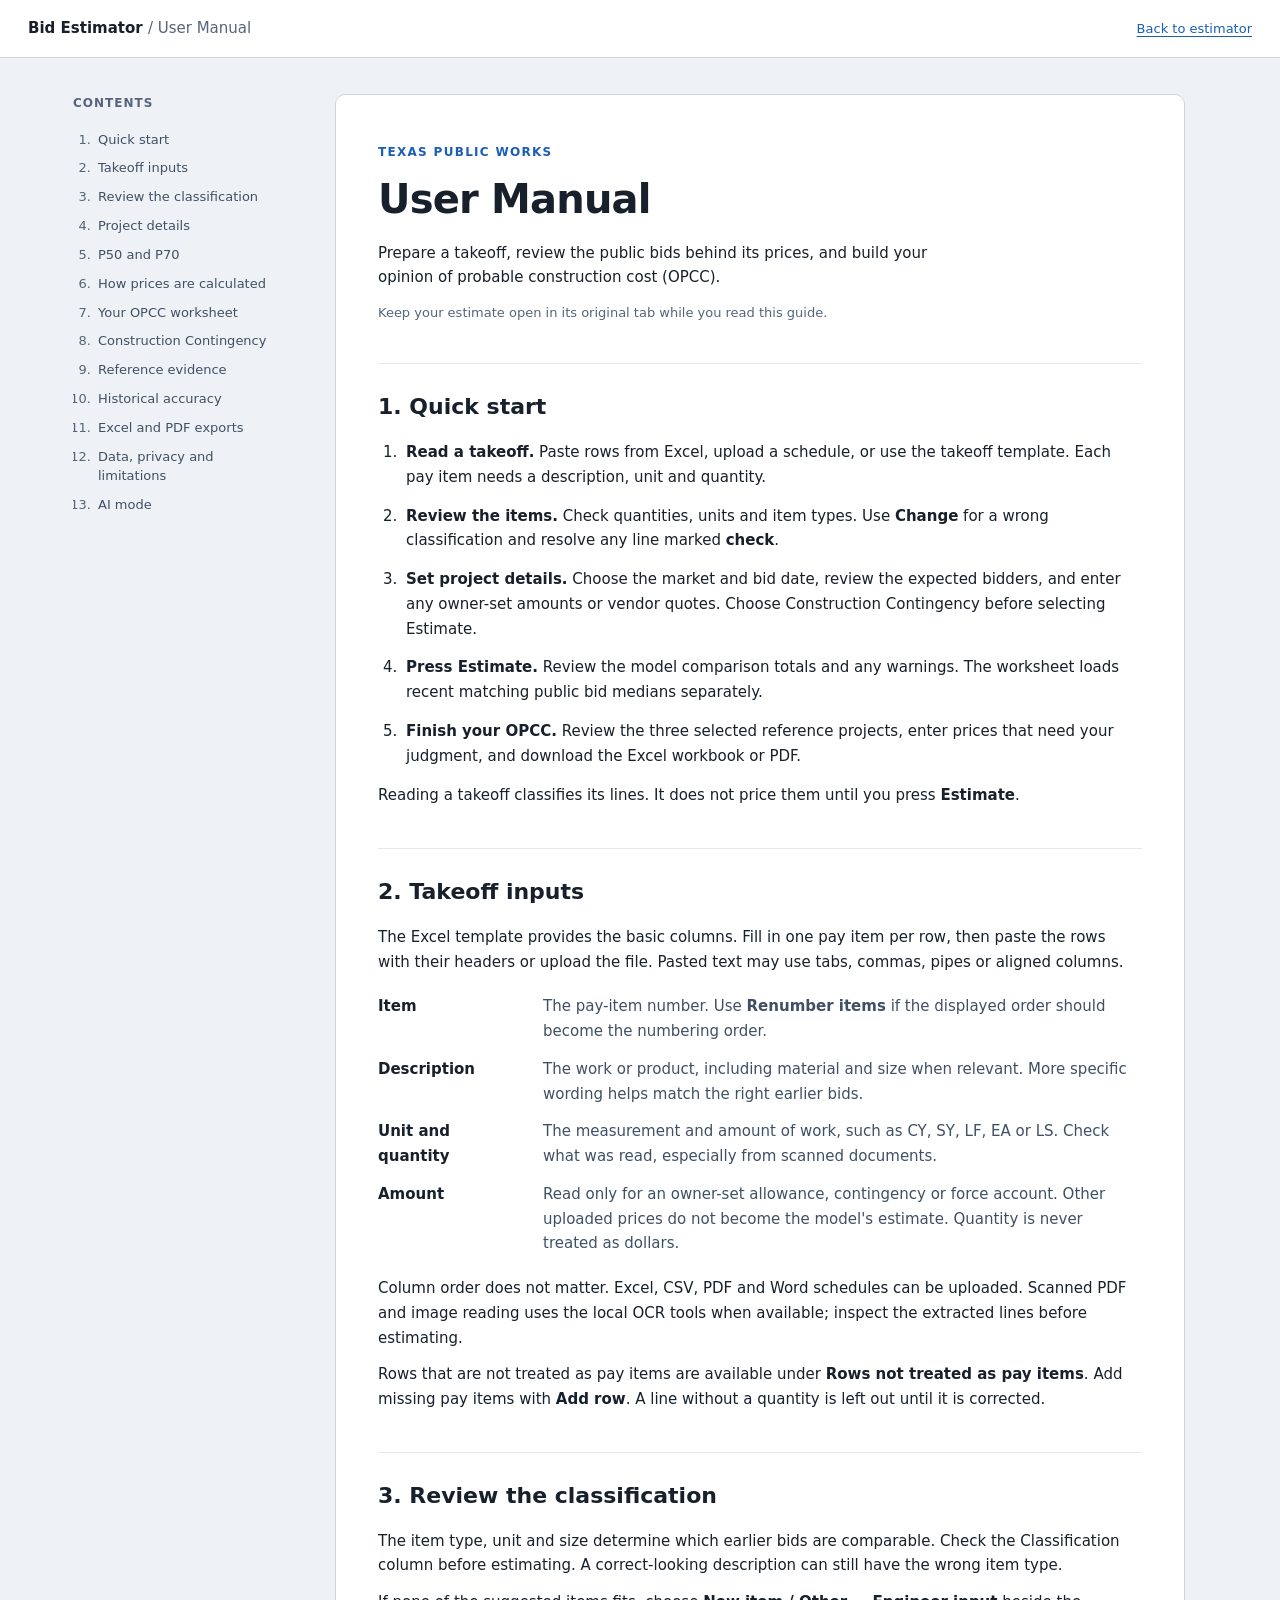
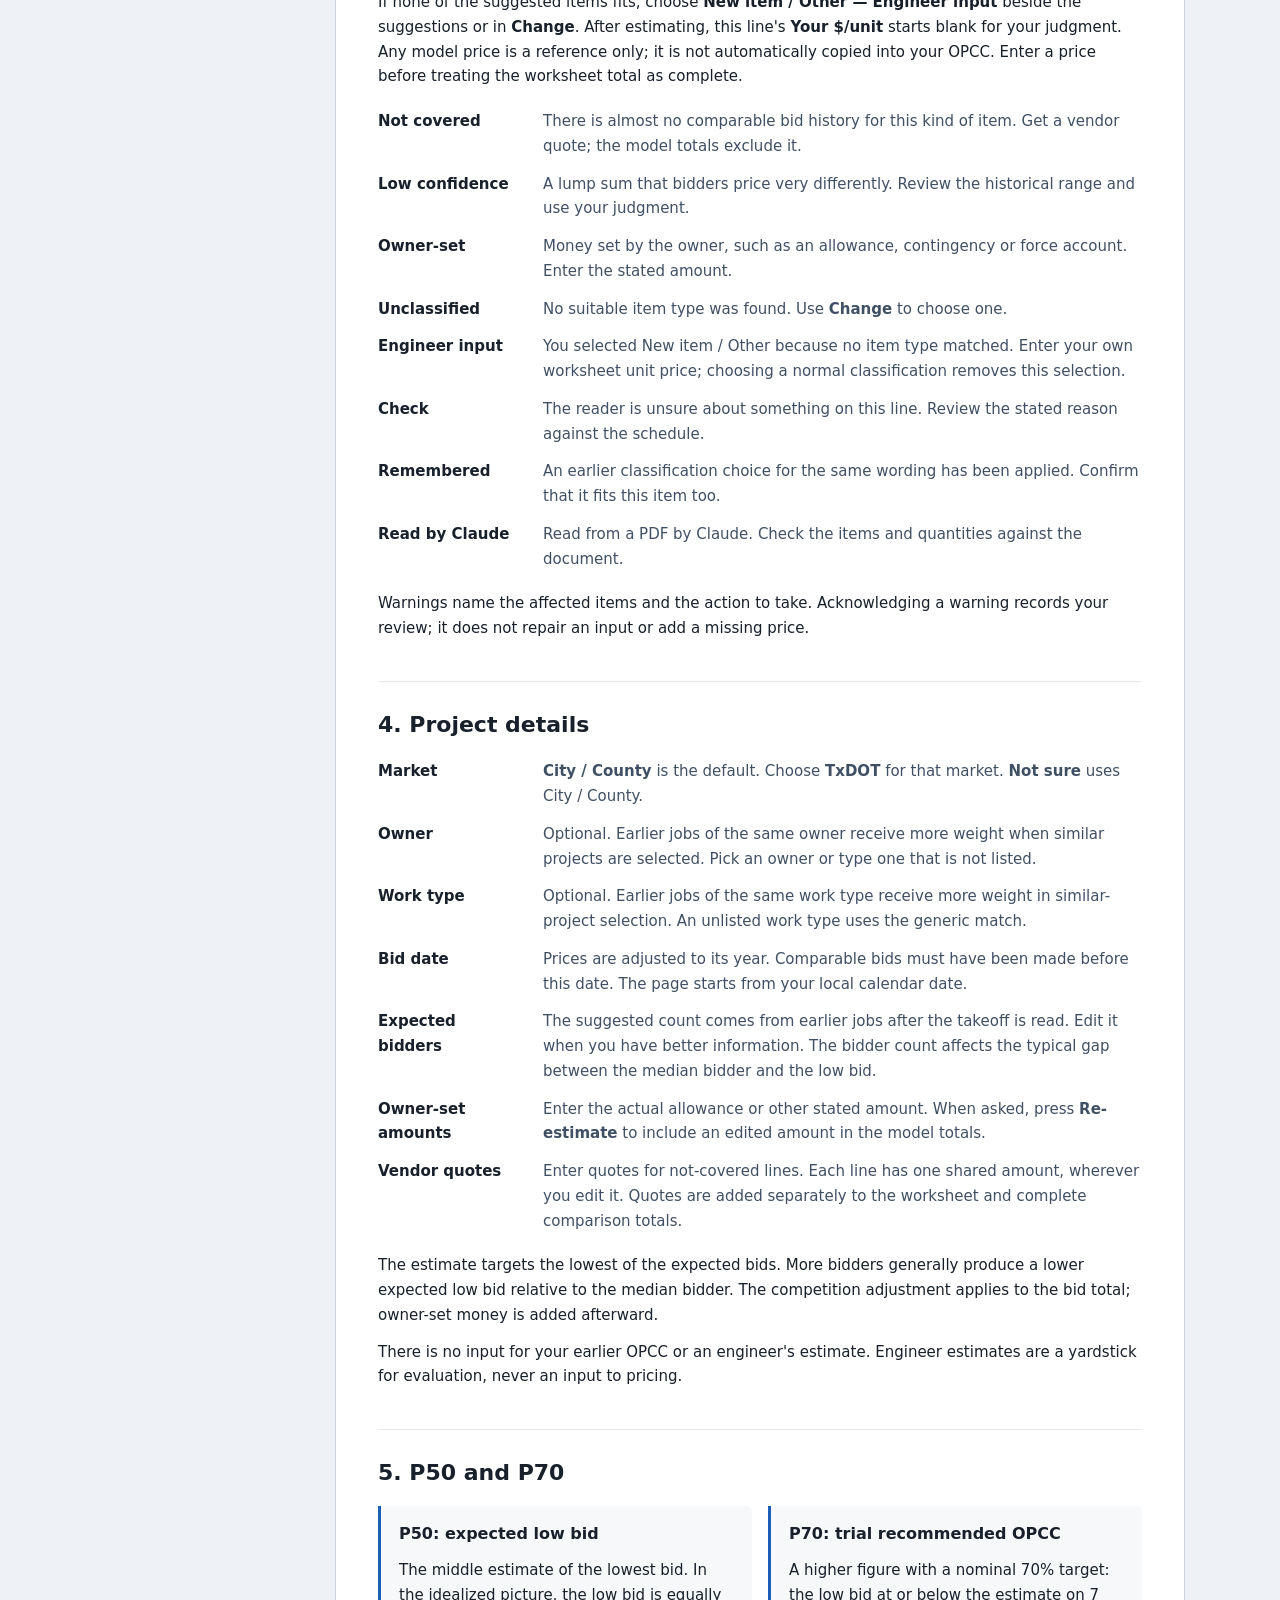
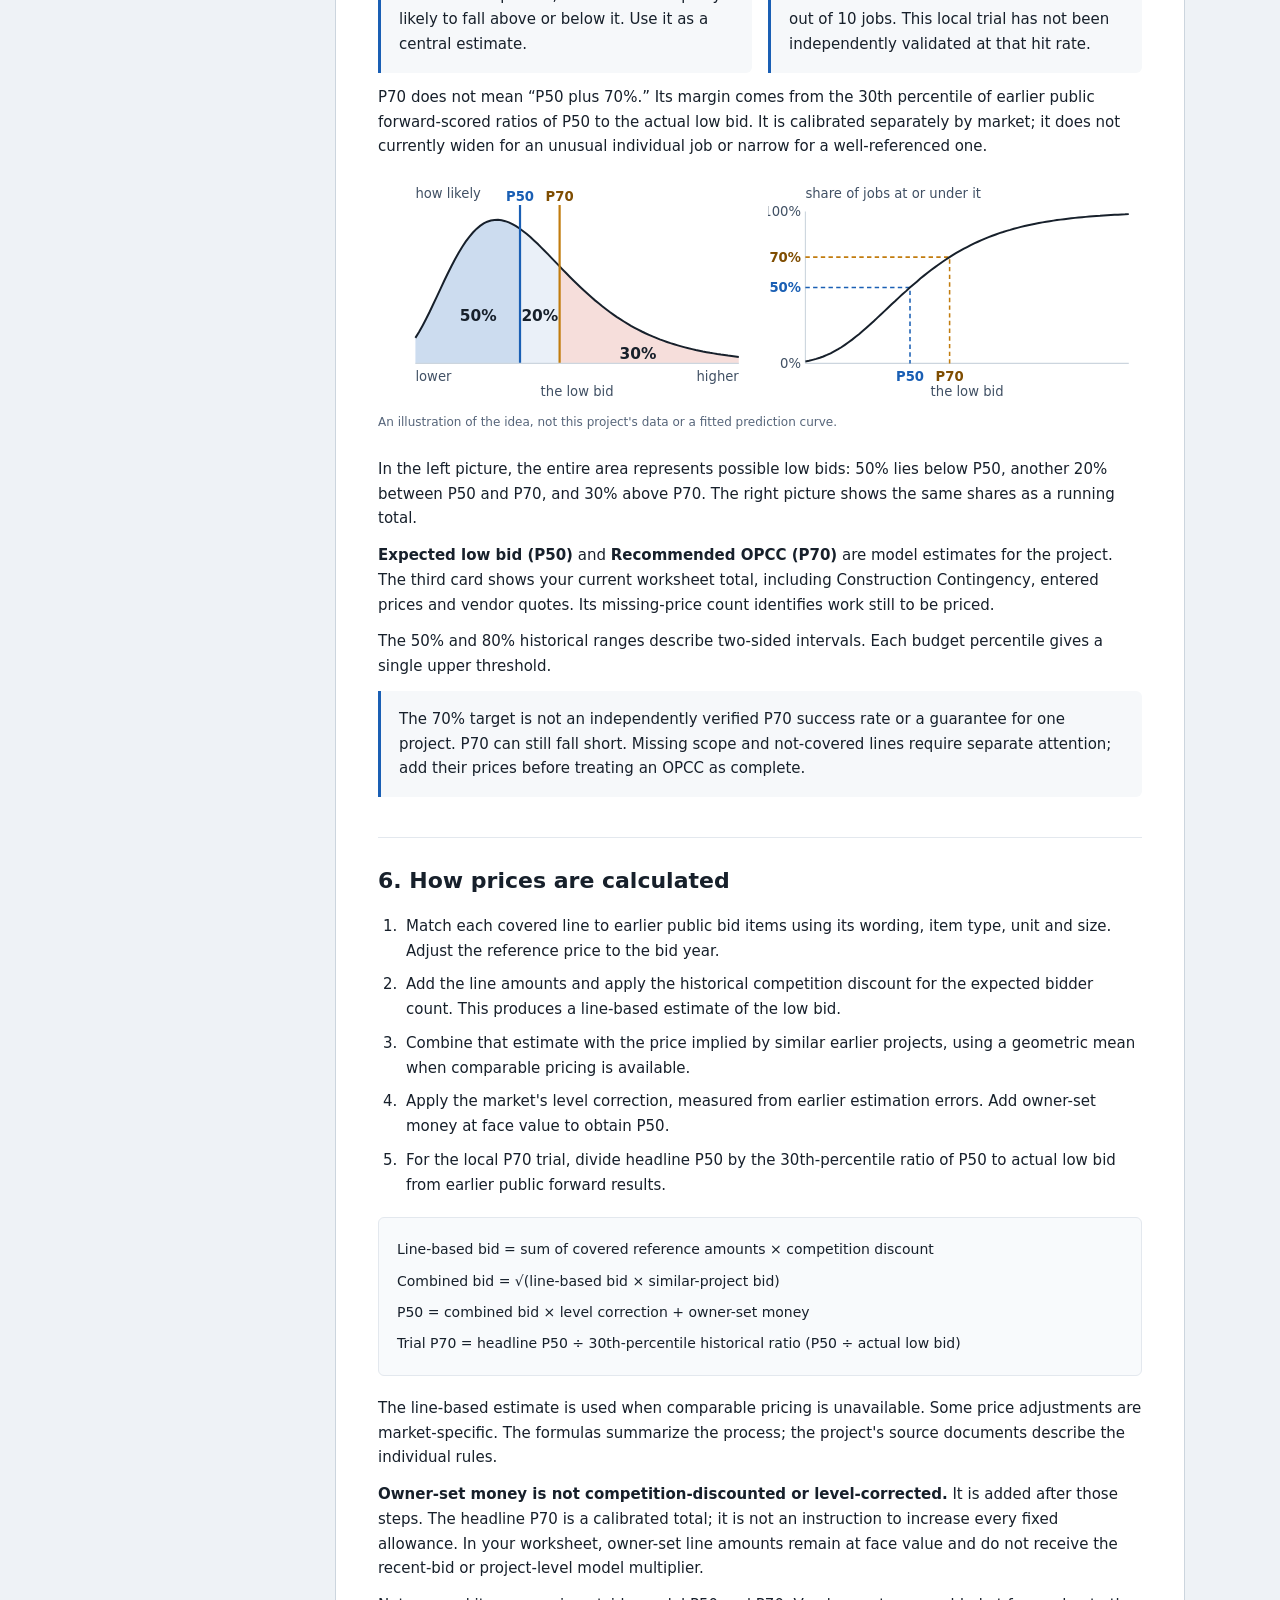
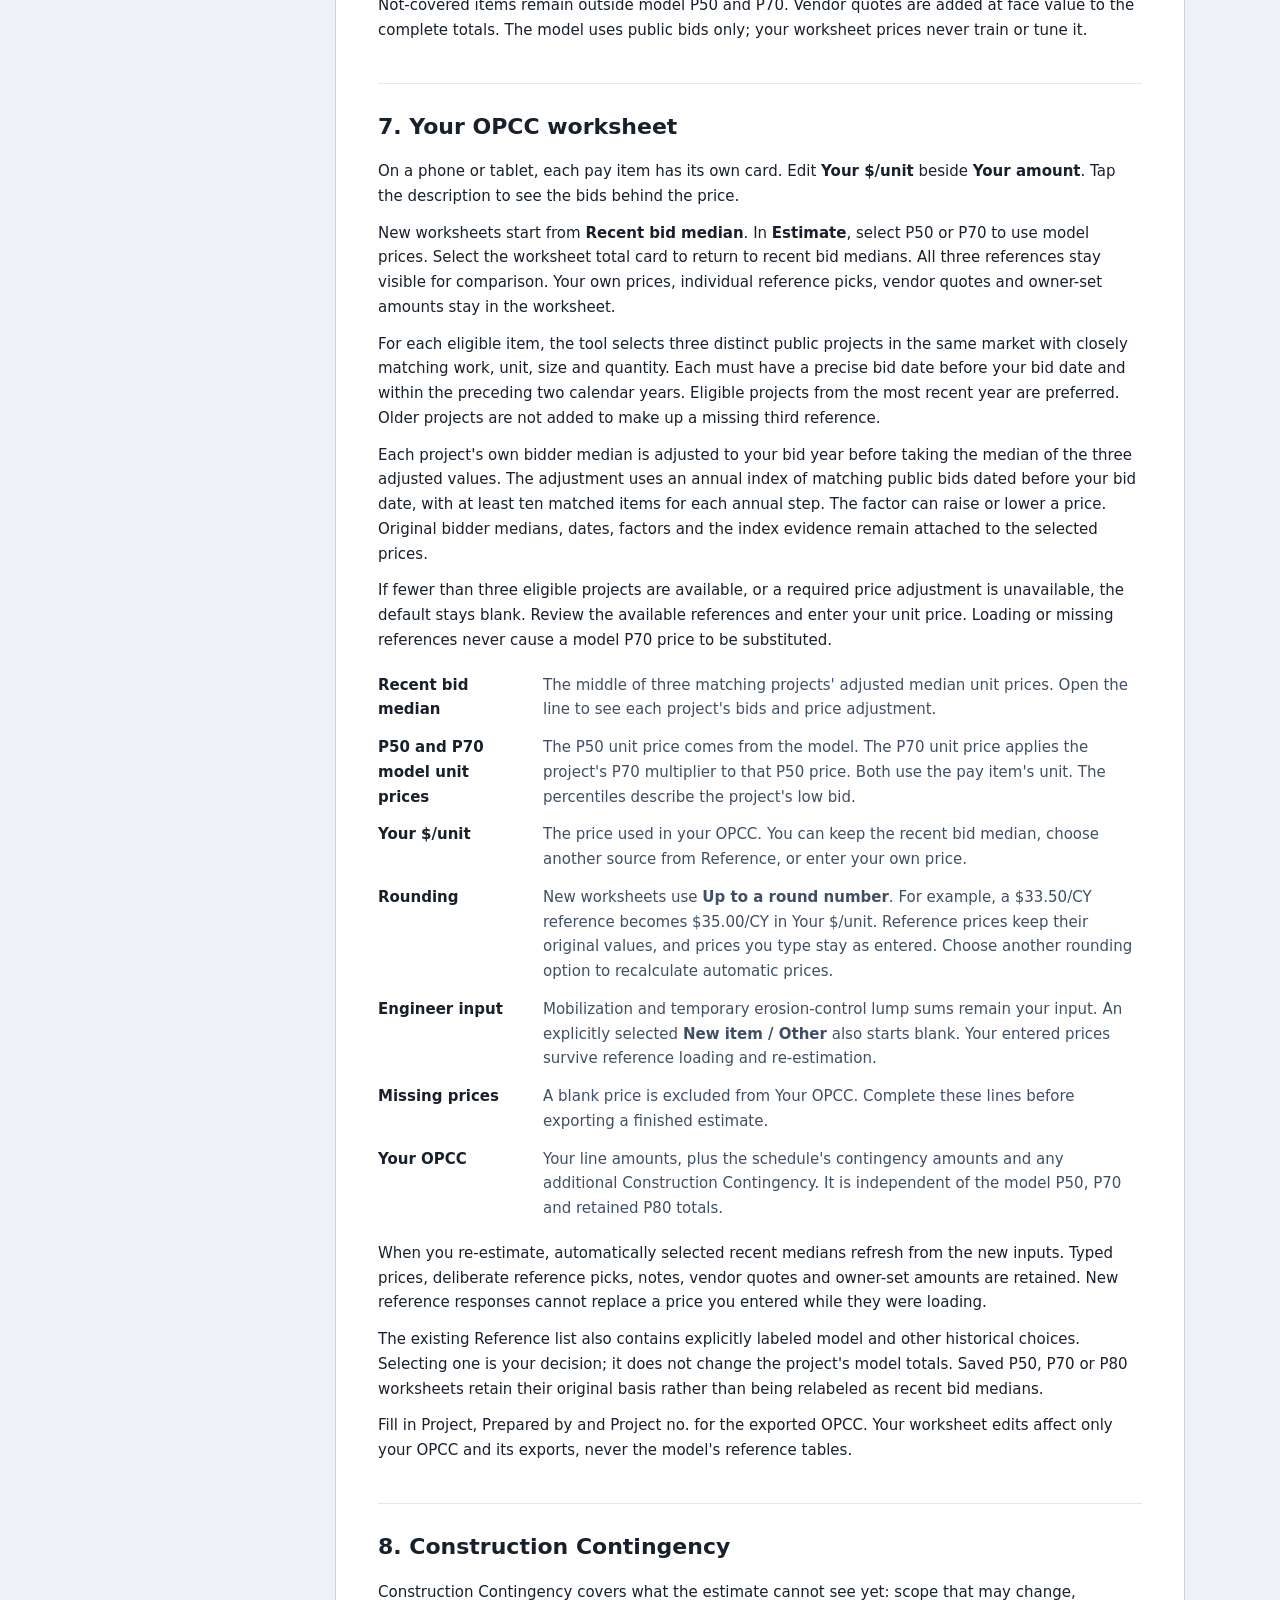
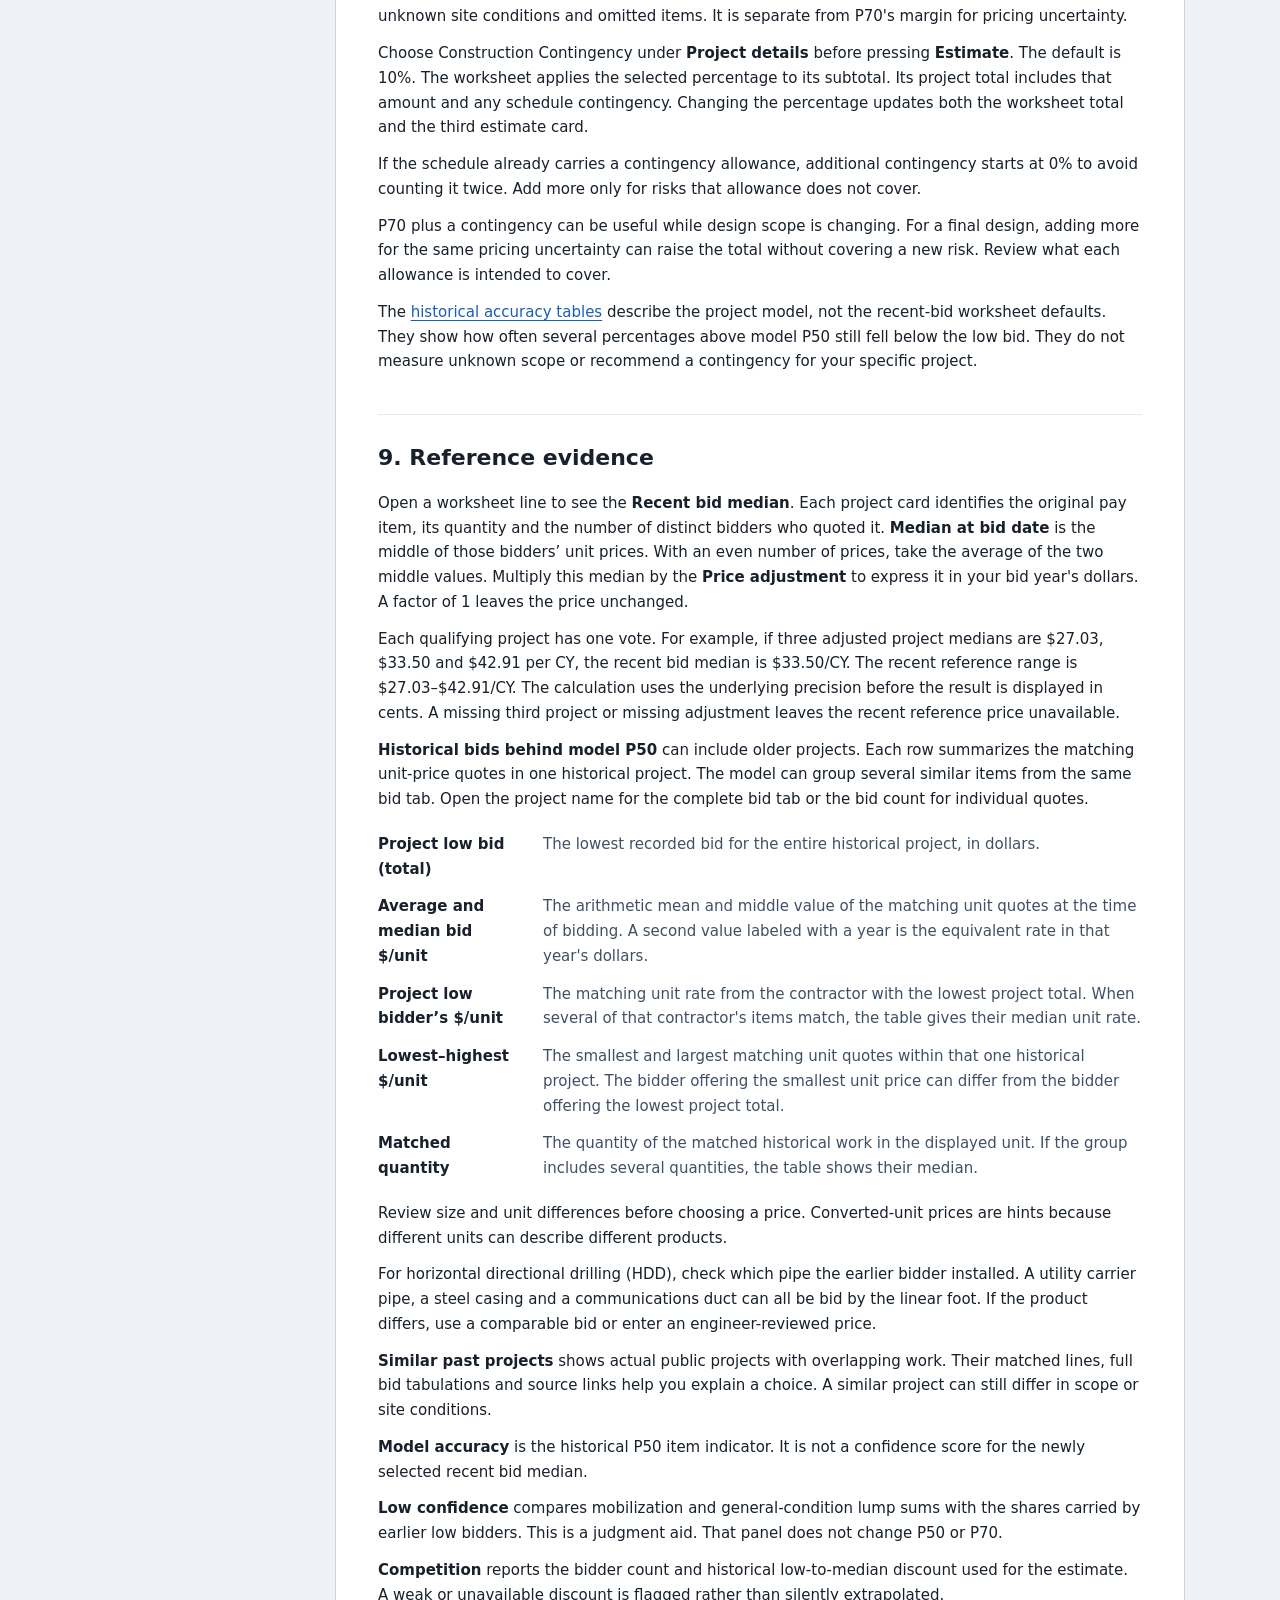
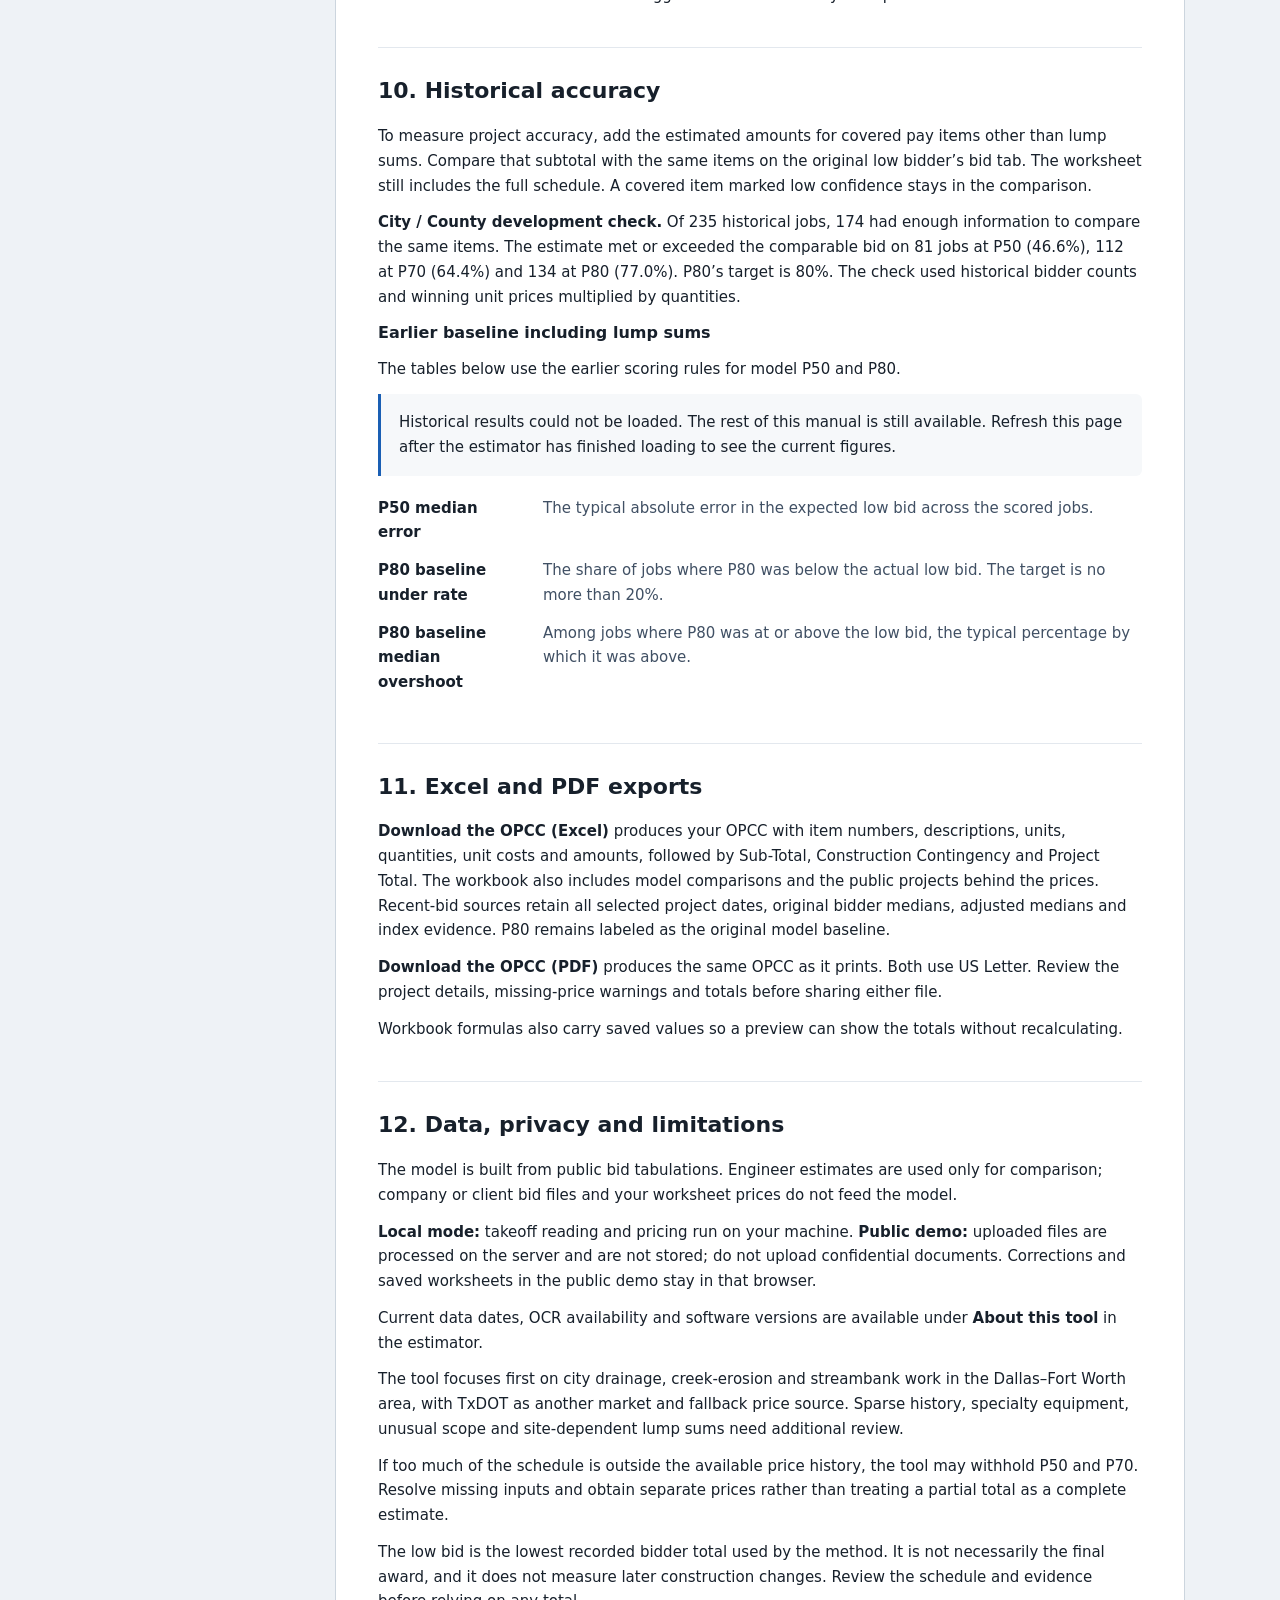
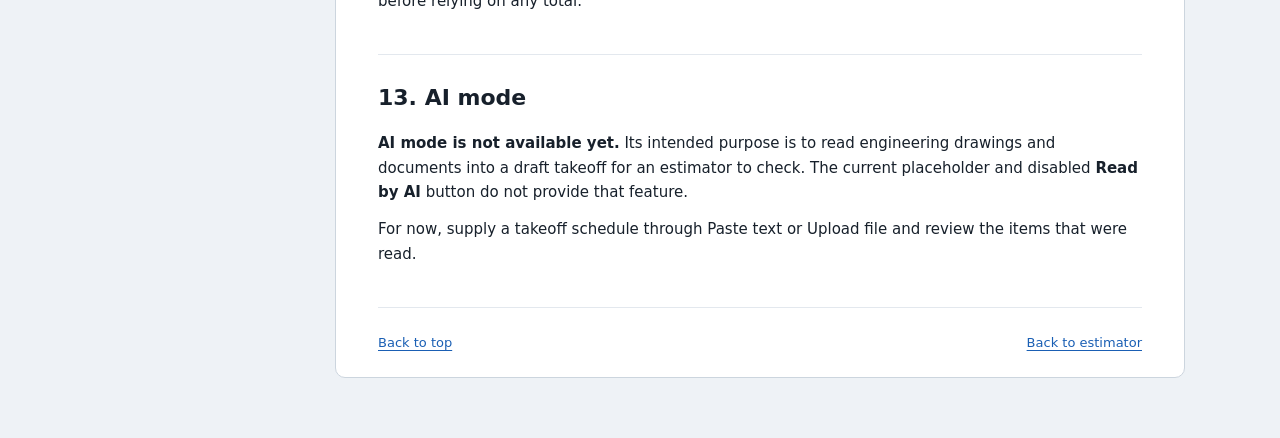
==== commit c44e14de: "Choose contingency before estimating and show the rounded worksheet total" ====
--- a/ui/static/manual.html
+++ b/ui/static/manual.html
@@ -47,9 +47,9 @@
       <ol class="manual-steps">
         <li><strong>Read a takeoff.</strong> Paste rows from Excel, upload a schedule, or use the takeoff template. Each pay item needs a description, unit and quantity.</li>
         <li><strong>Review the items.</strong> Check quantities, units and item types. Use <strong>Change</strong> for a wrong classification and resolve any line marked <strong>check</strong>.</li>
-        <li><strong>Set project details.</strong> Choose the market and bid date, review the expected bidders, and enter owner-set amounts and vendor quotes where needed.</li>
+        <li><strong>Set project details.</strong> Choose the market and bid date, review the expected bidders, and enter any owner-set amounts or vendor quotes. Choose Construction Contingency before selecting Estimate.</li>
         <li><strong>Press Estimate.</strong> Review the model comparison totals and any warnings. The worksheet loads recent matching public bid medians separately.</li>
-        <li><strong>Finish your OPCC.</strong> Review the three selected reference projects, enter prices that need your judgment, choose Construction Contingency, and download the Excel workbook or PDF.</li>
+        <li><strong>Finish your OPCC.</strong> Review the three selected reference projects, enter prices that need your judgment, and download the Excel workbook or PDF.</li>
       </ol>
       <p>Reading a takeoff classifies its lines. It does not price them until you press <strong>Estimate</strong>.</p>
     </section>
@@ -112,7 +112,7 @@
         <figcaption>An illustration of the idea, not this project's data or a fitted prediction curve.</figcaption>
       </figure>
       <p>In the left picture, the entire area represents possible low bids: 50% lies below P50, another 20% between P50 and P70, and 30% above P70. The right picture shows the same shares as a running total.</p>
-      <p><strong>Expected low bid (P50)</strong> and <strong>Recommended OPCC (P70)</strong> are model estimates for the project. The recent-bid card adds up quantity × recent bid median for the items with enough matching bids. Its item count shows how much of the schedule it covers.</p>
+      <p><strong>Expected low bid (P50)</strong> and <strong>Recommended OPCC (P70)</strong> are model estimates for the project. The third card shows your current worksheet total, including Construction Contingency, entered prices and vendor quotes. Its missing-price count identifies work still to be priced.</p>
       <p>The 50% and 80% historical ranges describe two-sided intervals. Each budget percentile gives a single upper threshold.</p>
       <p class="manual-callout">The 70% target is not an independently verified P70 success rate or a guarantee for one project. P70 can still fall short. Missing scope and not-covered lines require separate attention; add their prices before treating an OPCC as complete.</p>
     </section>
@@ -140,7 +140,7 @@
     <section id="worksheet">
       <h2>7. Your OPCC worksheet</h2>
       <p>On a phone or tablet, each pay item has its own card. Edit <strong>Your $/unit</strong> beside <strong>Your amount</strong>. Tap the description to see the bids behind the price.</p>
-      <p>New worksheets start from <strong>Recent bid median</strong>. In <strong>Estimate</strong>, select P50, P70 or the recent-bid card at any time to change the source of automatic unit prices. All three references stay visible for comparison. Your own prices, individual reference picks, vendor quotes and owner-set amounts stay in the worksheet.</p>
+      <p>New worksheets start from <strong>Recent bid median</strong>. In <strong>Estimate</strong>, select P50 or P70 to use model prices. Select the worksheet total card to return to recent bid medians. All three references stay visible for comparison. Your own prices, individual reference picks, vendor quotes and owner-set amounts stay in the worksheet.</p>
       <p>For each eligible item, the tool selects three distinct public projects in the same market with closely matching work, unit, size and quantity. Each must have a precise bid date before your bid date and within the preceding two calendar years. Eligible projects from the most recent year are preferred. Older projects are not added to make up a missing third reference.</p>
       <p>Each project's own bidder median is adjusted to your bid year before taking the median of the three adjusted values. The adjustment uses an annual index of matching public bids dated before your bid date, with at least ten matched items for each annual step. The factor can raise or lower a price. Original bidder medians, dates, factors and the index evidence remain attached to the selected prices.</p>
       <p>If fewer than three eligible projects are available, or a required price adjustment is unavailable, the default stays blank. Review the available references and enter your unit price. Loading or missing references never cause a model P70 price to be substituted.</p>
@@ -148,7 +148,7 @@
         <dt>Recent bid median</dt><dd>The middle of three matching projects' adjusted median unit prices. Open the line to see each project's bids and price adjustment.</dd>
         <dt>P50 and P70 model unit prices</dt><dd>The P50 unit price comes from the model. The P70 unit price applies the project's P70 multiplier to that P50 price. Both use the pay item's unit. The percentiles describe the project's low bid.</dd>
         <dt>Your $/unit</dt><dd>The price used in your OPCC. You can keep the recent bid median, choose another source from Reference, or enter your own price.</dd>
-        <dt>Rounding</dt><dd>The default uses unit-price cents, so quantity times the visible unit price equals the line amount. The full adjusted median is retained in the source record. You may choose rounding up or to a convenient amount; a price you type is never automatically rounded.</dd>
+        <dt>Rounding</dt><dd>New worksheets use <strong>Up to a round number</strong>. For example, a $33.50/CY reference becomes $35.00/CY in Your $/unit. Reference prices keep their original values, and prices you type stay as entered. Choose another rounding option to recalculate automatic prices.</dd>
         <dt>Engineer input</dt><dd>Mobilization and temporary erosion-control lump sums remain your input. An explicitly selected <strong>New item / Other</strong> also starts blank. Your entered prices survive reference loading and re-estimation.</dd>
         <dt>Missing prices</dt><dd>A blank price is excluded from Your OPCC. Complete these lines before exporting a finished estimate.</dd>
         <dt>Your OPCC</dt><dd>Your line amounts, plus the schedule's contingency amounts and any additional Construction Contingency. It is independent of the model P50, P70 and retained P80 totals.</dd>
@@ -161,7 +161,7 @@
     <section id="contingency">
       <h2>8. Construction Contingency</h2>
       <p>Construction Contingency covers what the estimate cannot see yet: scope that may change, unknown site conditions and omitted items. It is separate from P70's margin for pricing uncertainty.</p>
-      <p>A percentage contingency is calculated from your worksheet subtotal and shown below it. The project total is the subtotal plus the contingency amounts. The default additional contingency is 10% when the schedule has no contingency allowance.</p>
+      <p>Choose Construction Contingency under <strong>Project details</strong> before pressing <strong>Estimate</strong>. The default is 10%. The worksheet applies the selected percentage to its subtotal. Its project total includes that amount and any schedule contingency. Changing the percentage updates both the worksheet total and the third estimate card.</p>
       <p>If the schedule already carries a contingency allowance, additional contingency starts at 0% to avoid counting it twice. Add more only for risks that allowance does not cover.</p>
       <p>P70 plus a contingency can be useful while design scope is changing. For a final design, adding more for the same pricing uncertainty can raise the total without covering a new risk. Review what each allowance is intended to cover.</p>
       <p>The <a href="#accuracy">historical accuracy tables</a> describe the project model, not the recent-bid worksheet defaults. They show how often several percentages above model P50 still fell below the low bid. They do not measure unknown scope or recommend a contingency for your specific project.</p>
--- a/ui/static/style.css
+++ b/ui/static/style.css
@@ -216,6 +216,7 @@
 .grid-project > div { min-width: 0; }
 .grid-project > [hidden] { display: none; }
 .grid-project .field { max-width: 36rem; }
+#in-contingency { width: 9rem; max-width: 100%; }
 .supporting-result > summary { padding: 10px 13px; font-size: 14px; font-weight: 600; cursor: pointer; }
 .supporting-result[open] > summary { border-bottom: 1px solid var(--line-soft); }
 @media (max-width: 1150px) {
@@ -921,7 +922,6 @@
 select.cpct { width: 100%; padding: 3px 6px; font-size: 12.5px; }
 .cpctcell { display: flex; flex-direction: column; gap: 3px; min-width: 104px; }
 .cpctcell .dim { font-size: 12px; }
-.wstot .cont select.cpct { width: auto; min-width: 110px; }
 #result-body tr.controw td { vertical-align: middle; }
 .cguide { margin-top: 8px; font-size: 12.5px; line-height: 1.5; color: var(--ink-dim); max-width: 760px; }
 .cguide .cnow { margin-top: 5px; color: var(--ink); font-weight: 600; }
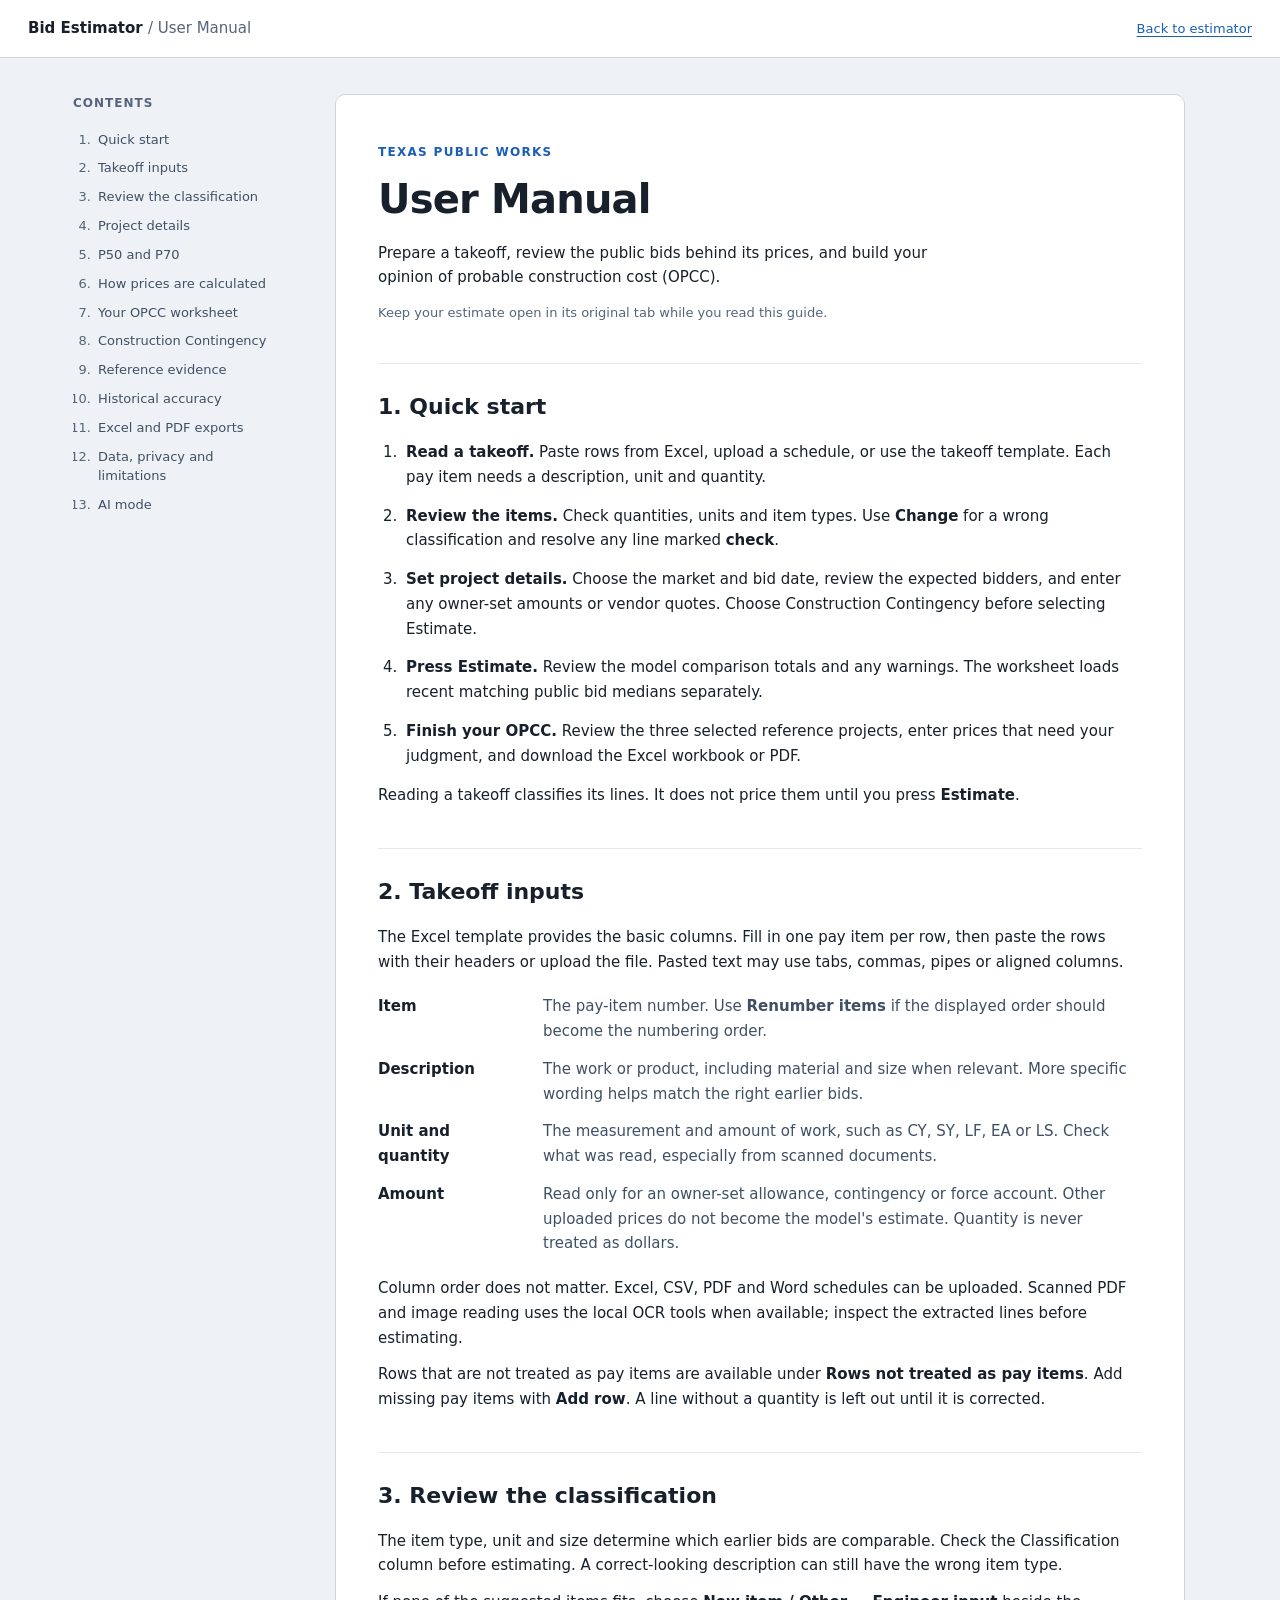
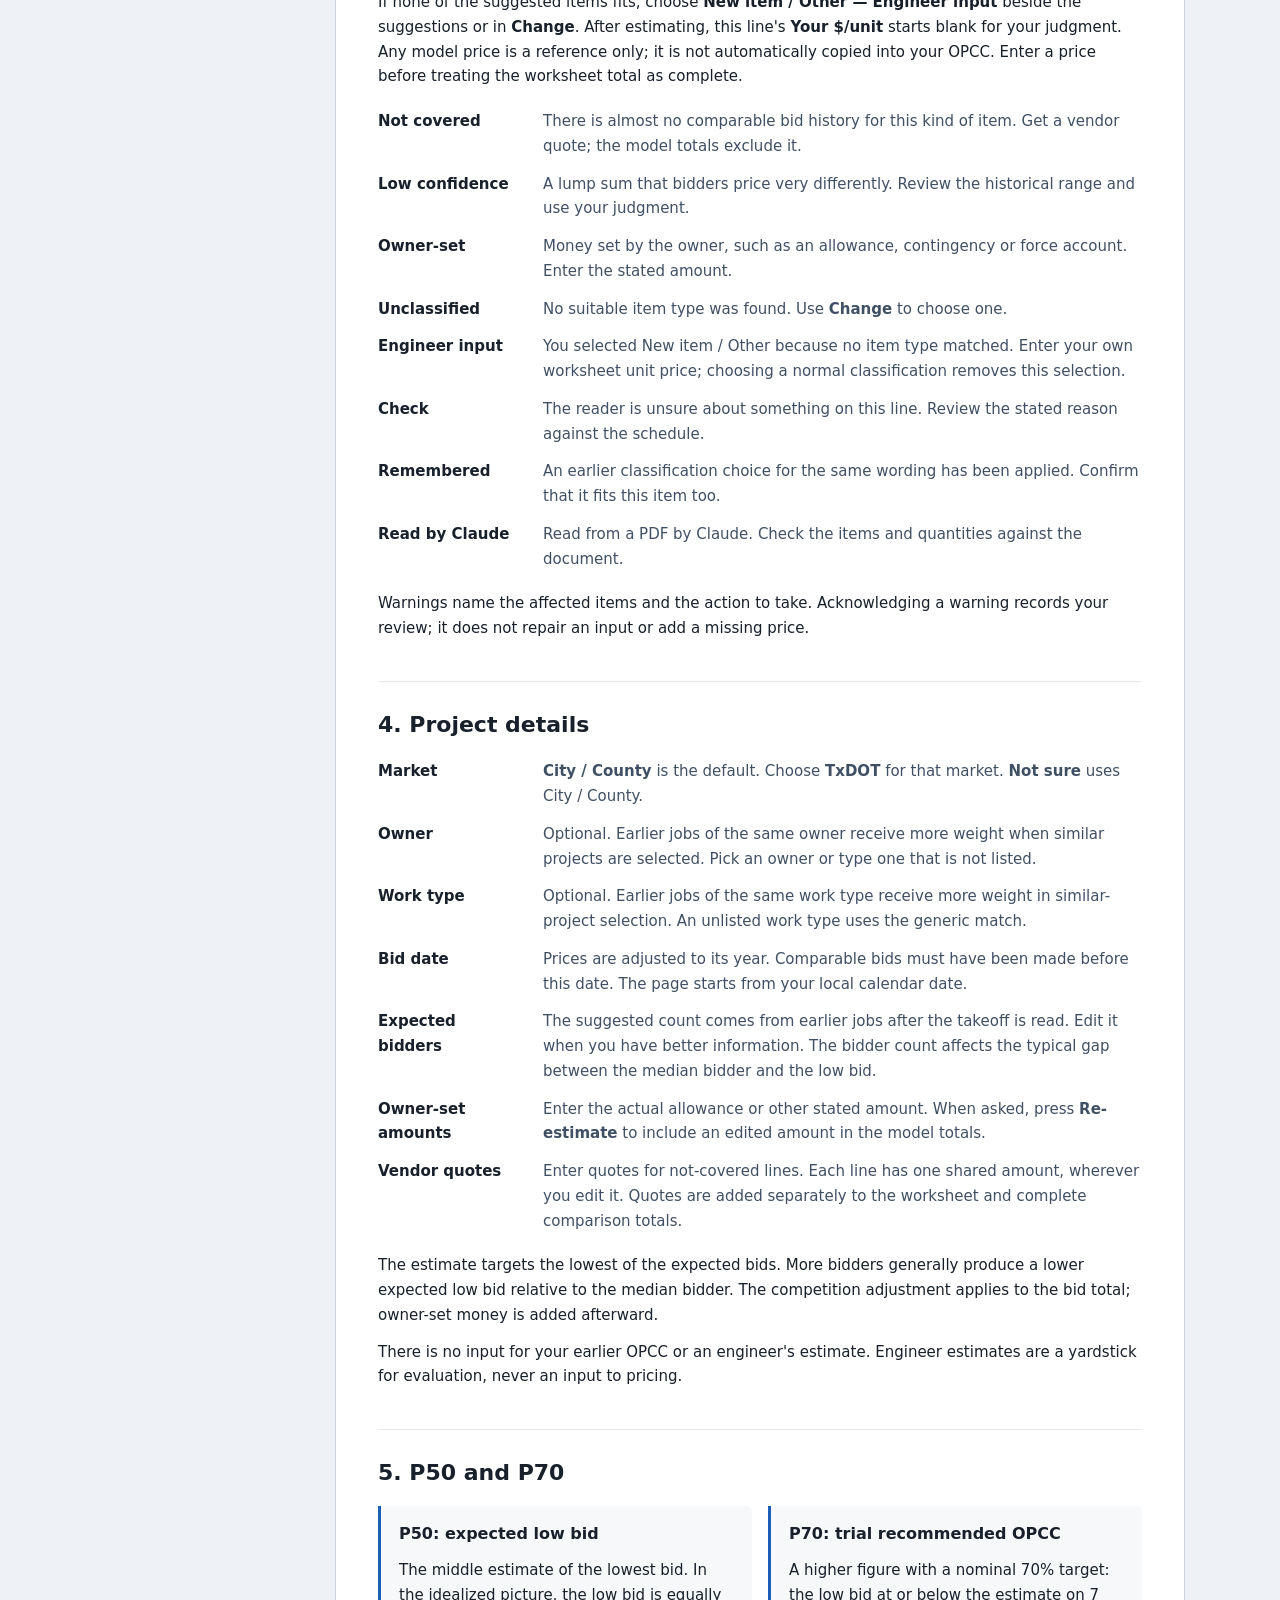
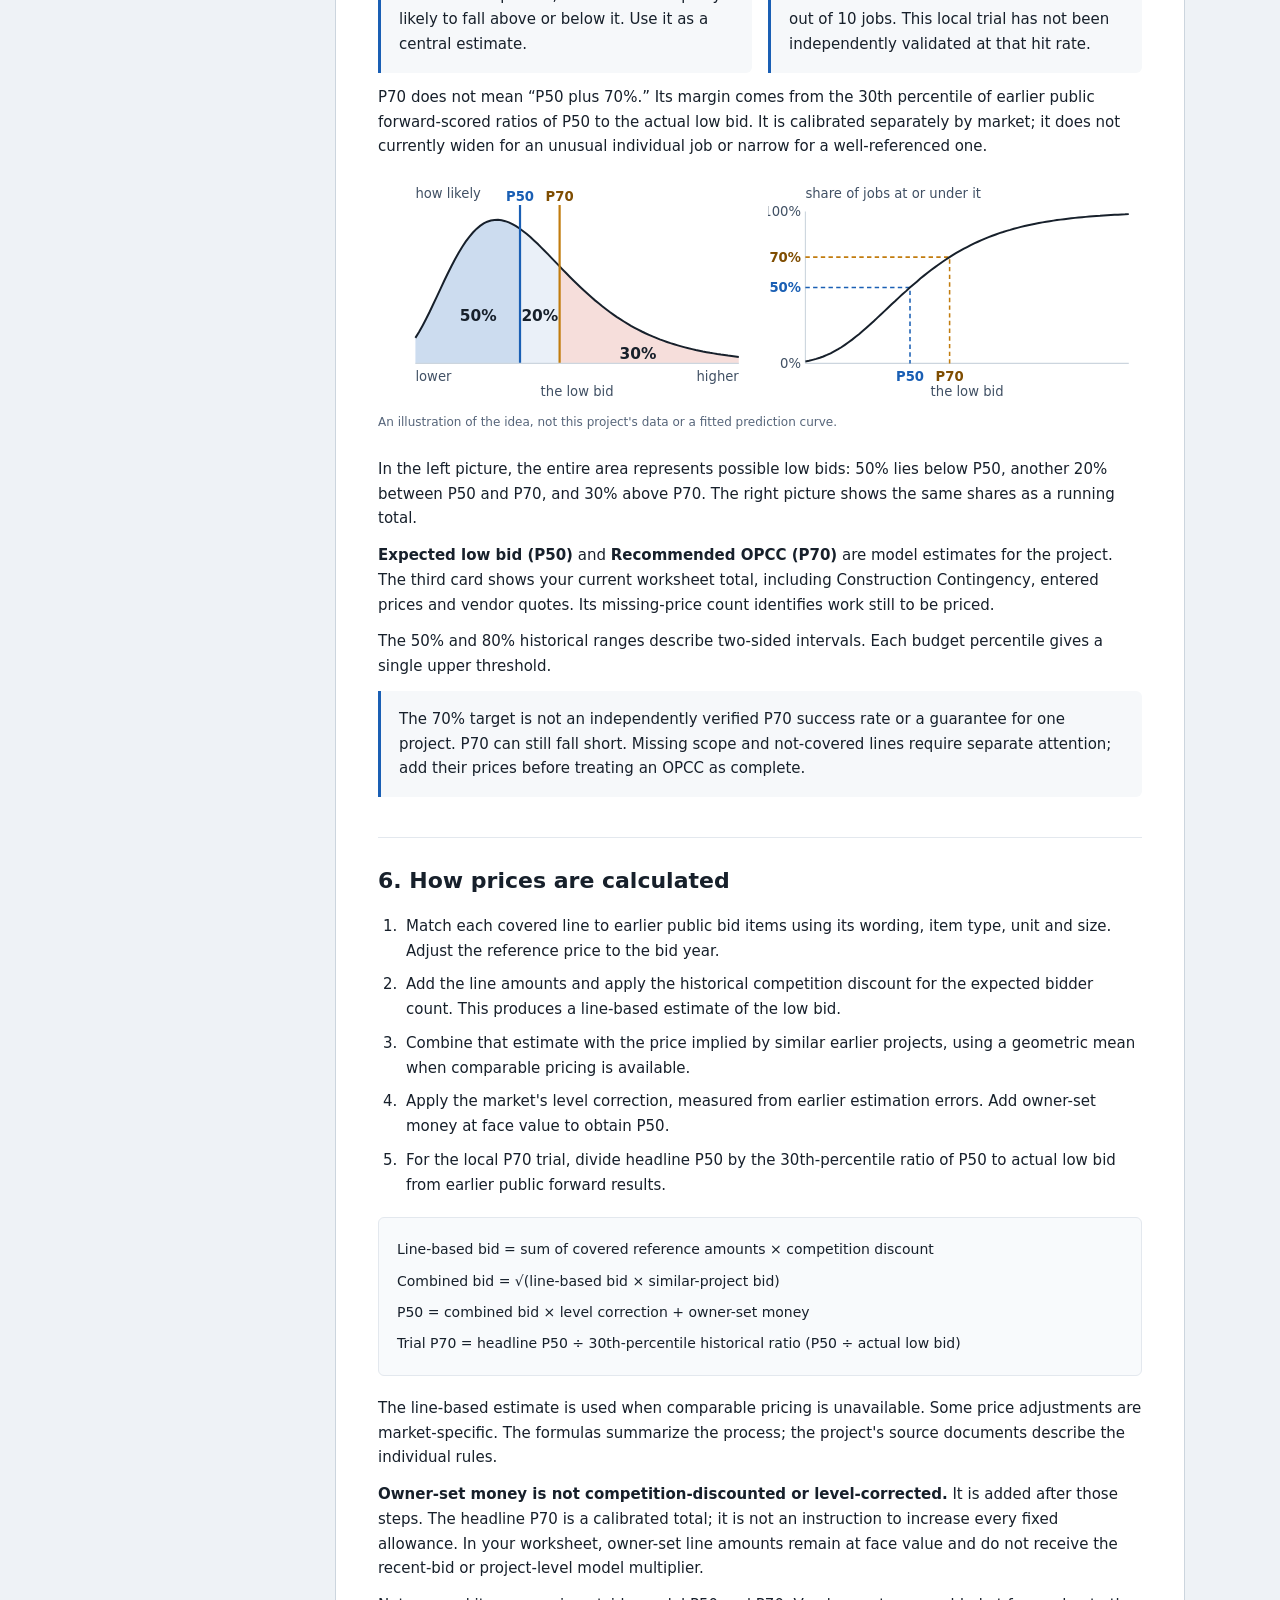
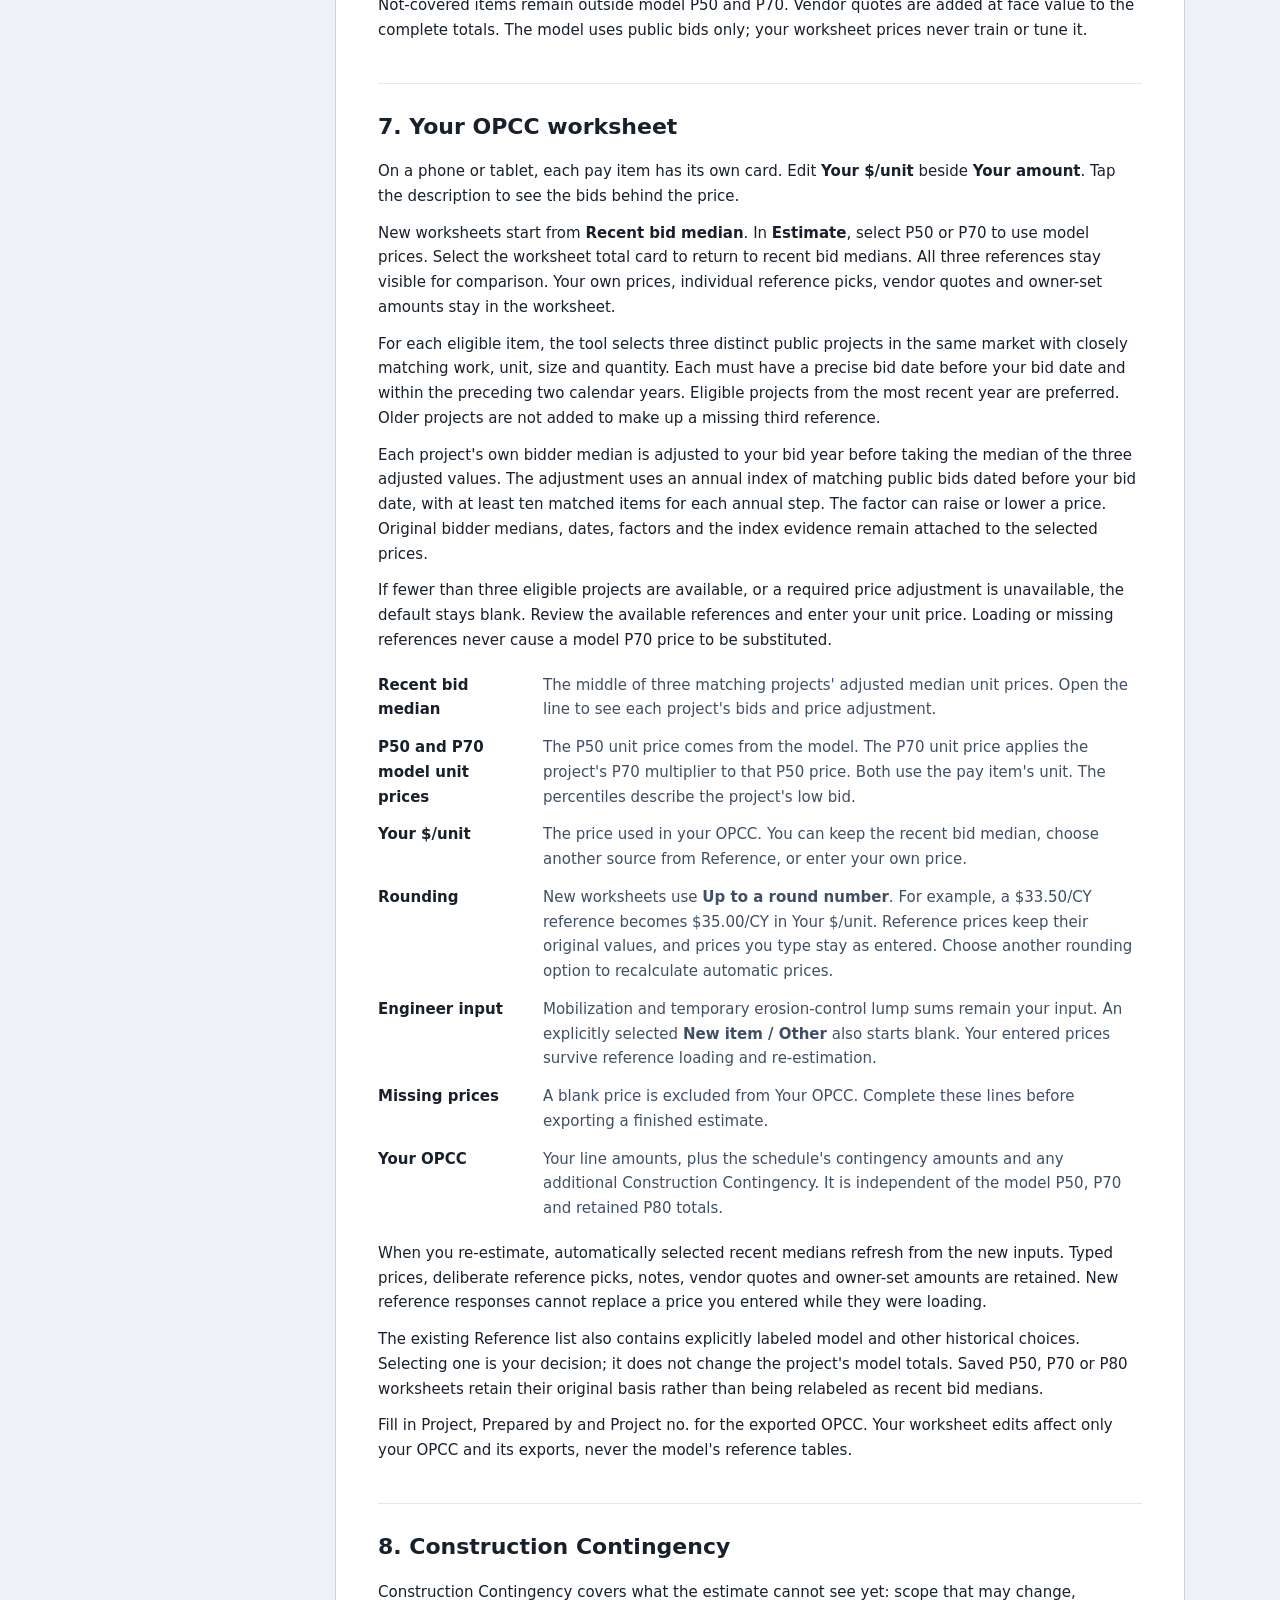
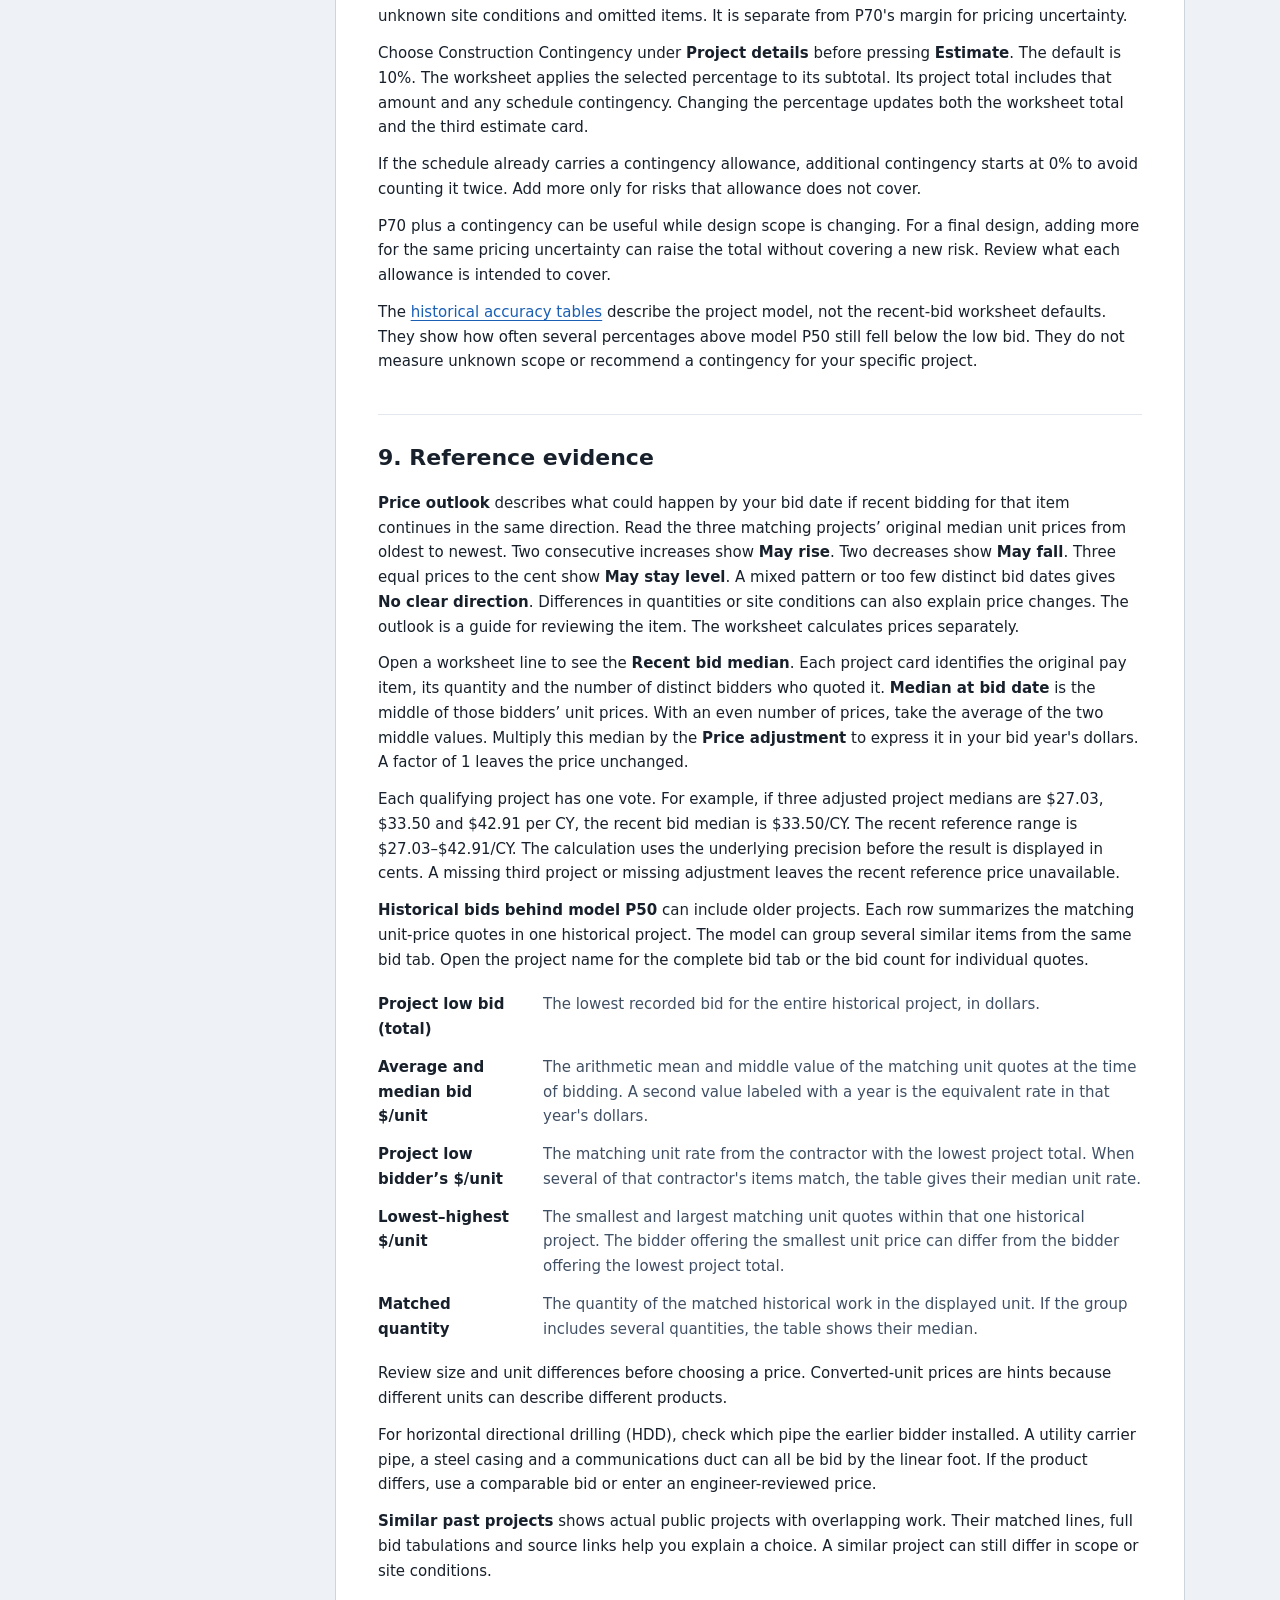
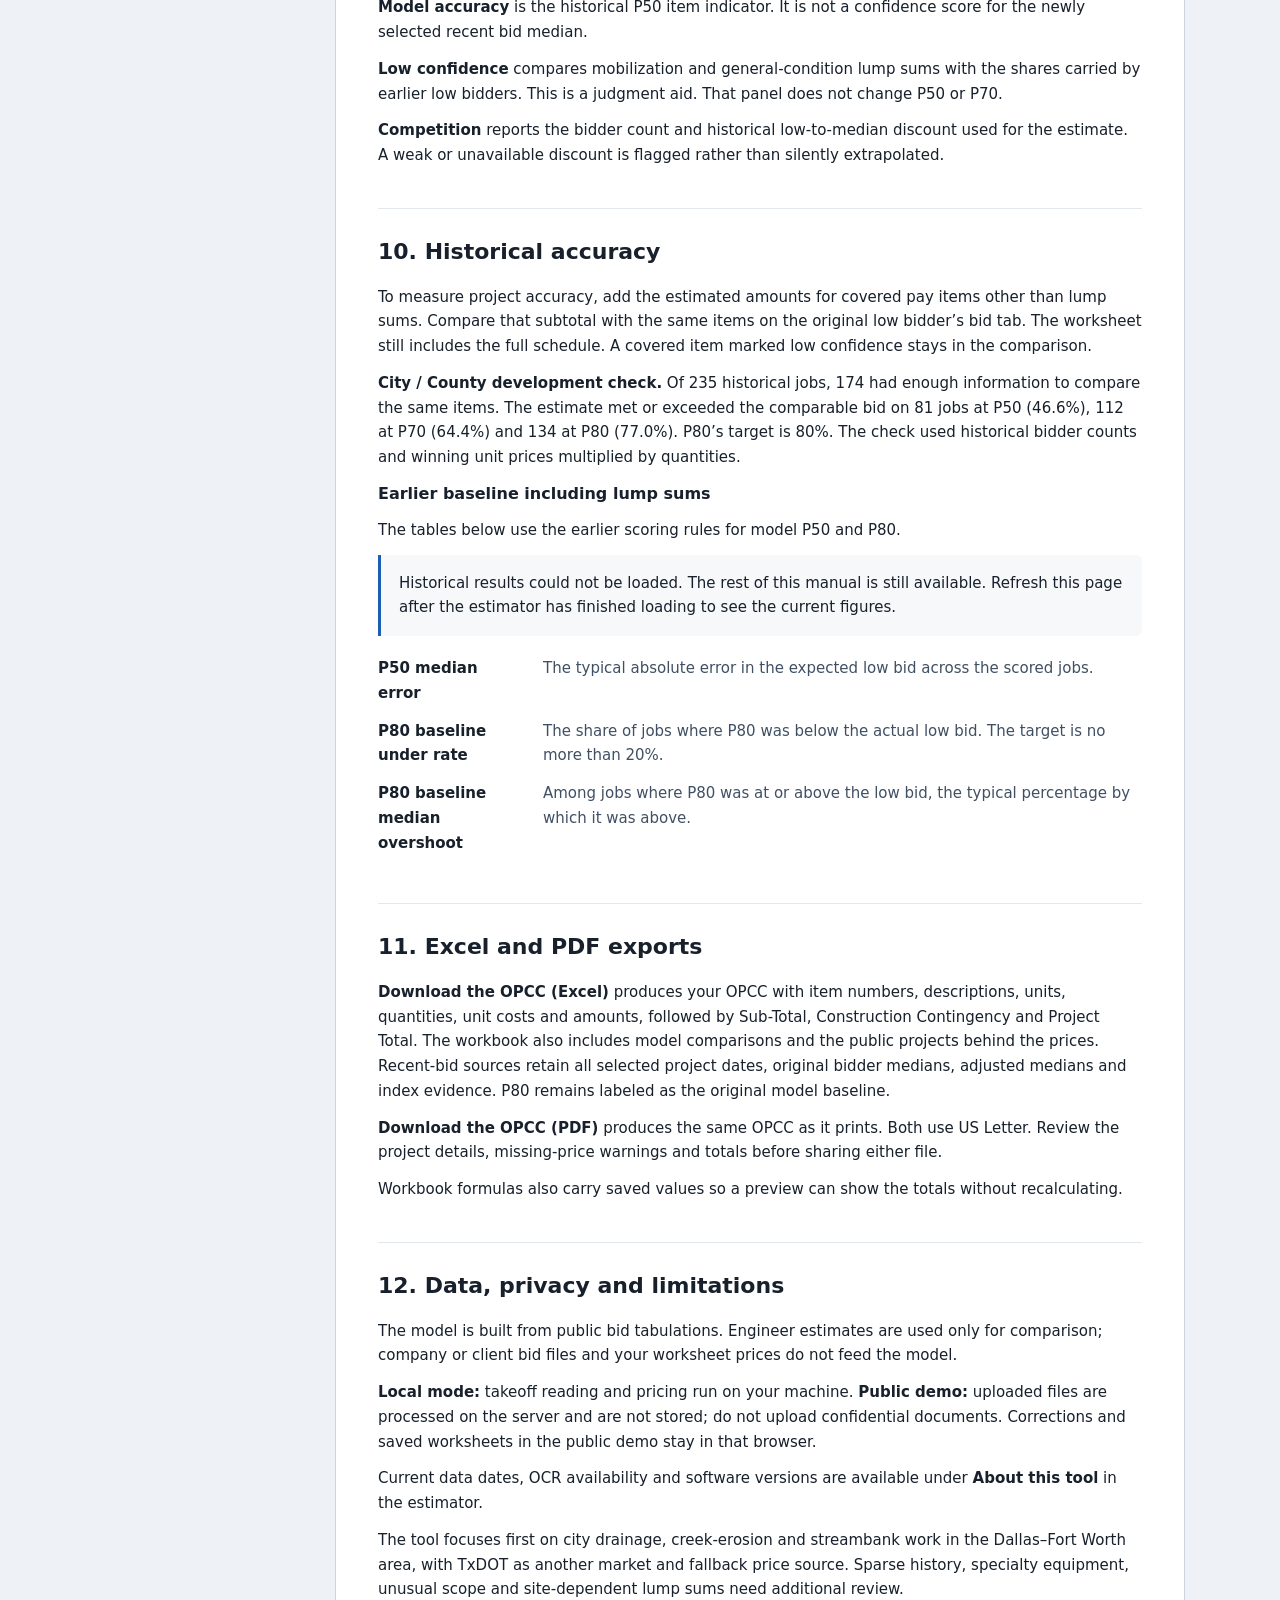
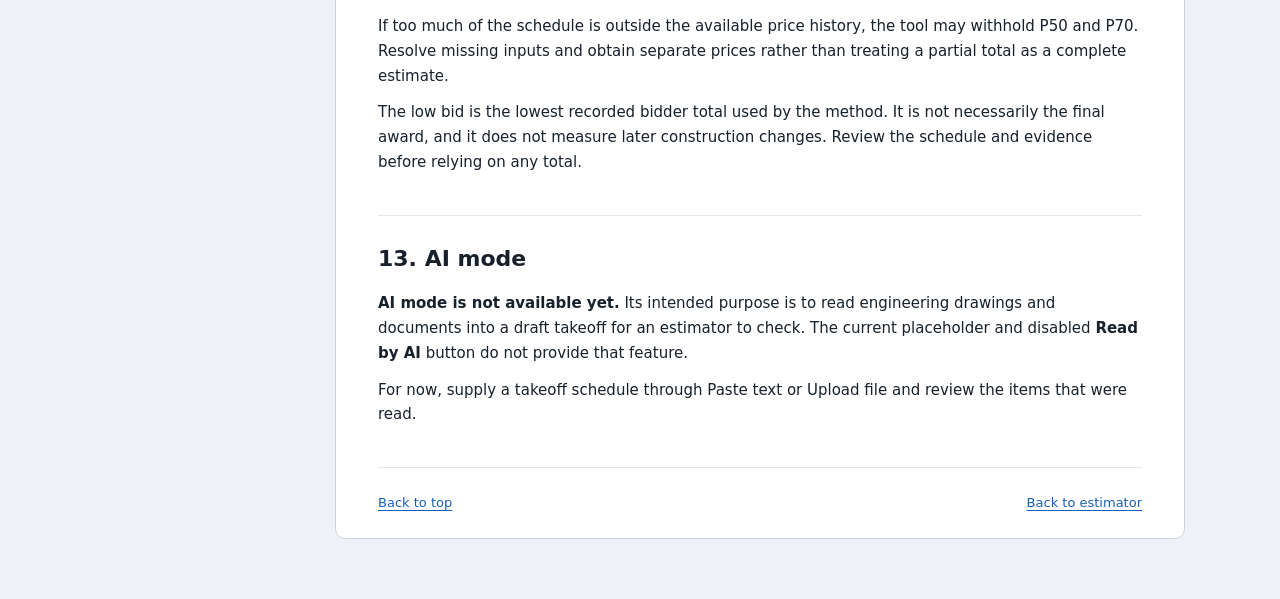
==== commit 46609b94: "Show the bid-date price outlook beside each item’s recent bids" ====
--- a/ui/static/manual.html
+++ b/ui/static/manual.html
@@ -169,6 +169,7 @@
 
     <section id="references">
       <h2>9. Reference evidence</h2>
+      <p><strong>Price outlook</strong> describes what could happen by your bid date if recent bidding for that item continues in the same direction. Read the three matching projects’ original median unit prices from oldest to newest. Two consecutive increases show <strong>May rise</strong>. Two decreases show <strong>May fall</strong>. Three equal prices to the cent show <strong>May stay level</strong>. A mixed pattern or too few distinct bid dates gives <strong>No clear direction</strong>. Differences in quantities or site conditions can also explain price changes. The outlook is a guide for reviewing the item. The worksheet calculates prices separately.</p>
       <p>Open a worksheet line to see the <strong>Recent bid median</strong>. Each project card identifies the original pay item, its quantity and the number of distinct bidders who quoted it. <strong>Median at bid date</strong> is the middle of those bidders’ unit prices. With an even number of prices, take the average of the two middle values. Multiply this median by the <strong>Price adjustment</strong> to express it in your bid year's dollars. A factor of 1 leaves the price unchanged.</p>
       <p>Each qualifying project has one vote. For example, if three adjusted project medians are $27.03, $33.50 and $42.91 per CY, the recent bid median is $33.50/CY. The recent reference range is $27.03–$42.91/CY. The calculation uses the underlying precision before the result is displayed in cents. A missing third project or missing adjustment leaves the recent reference price unavailable.</p>
       <p><strong>Historical bids behind model P50</strong> can include older projects. Each row summarizes the matching unit-price quotes in one historical project. The model can group several similar items from the same bid tab. Open the project name for the complete bid tab or the bid count for individual quotes.</p>
--- a/ui/static/style.css
+++ b/ui/static/style.css
@@ -537,6 +537,10 @@
   margin: 0 0 7px; font-size: 13px;
   color: var(--ink);
 }
+.price-outlook { margin-bottom: 12px; padding: 8px 10px; border-left: 3px solid var(--accent); background: var(--accent-wash); }
+.price-outlook h5 { display: flex; flex-wrap: wrap; align-items: baseline; gap: 2px 12px; margin: 0; font-weight: 500; }
+.price-outlook h5 strong { font-weight: 700; }
+.price-outlook p { margin: 3px 0 0; color: var(--ink-dim); font-size: 13px; overflow-wrap: anywhere; }
 .detailcols { display: grid; grid-template-columns: minmax(0,1fr) minmax(0,1fr); gap: 16px; }
 @media (max-width: 1250px) { .detailcols { grid-template-columns: 1fr; } }
 .deriv { font-size: 12.5px; color: var(--ink); line-height: 1.55; margin-bottom: 6px; }
